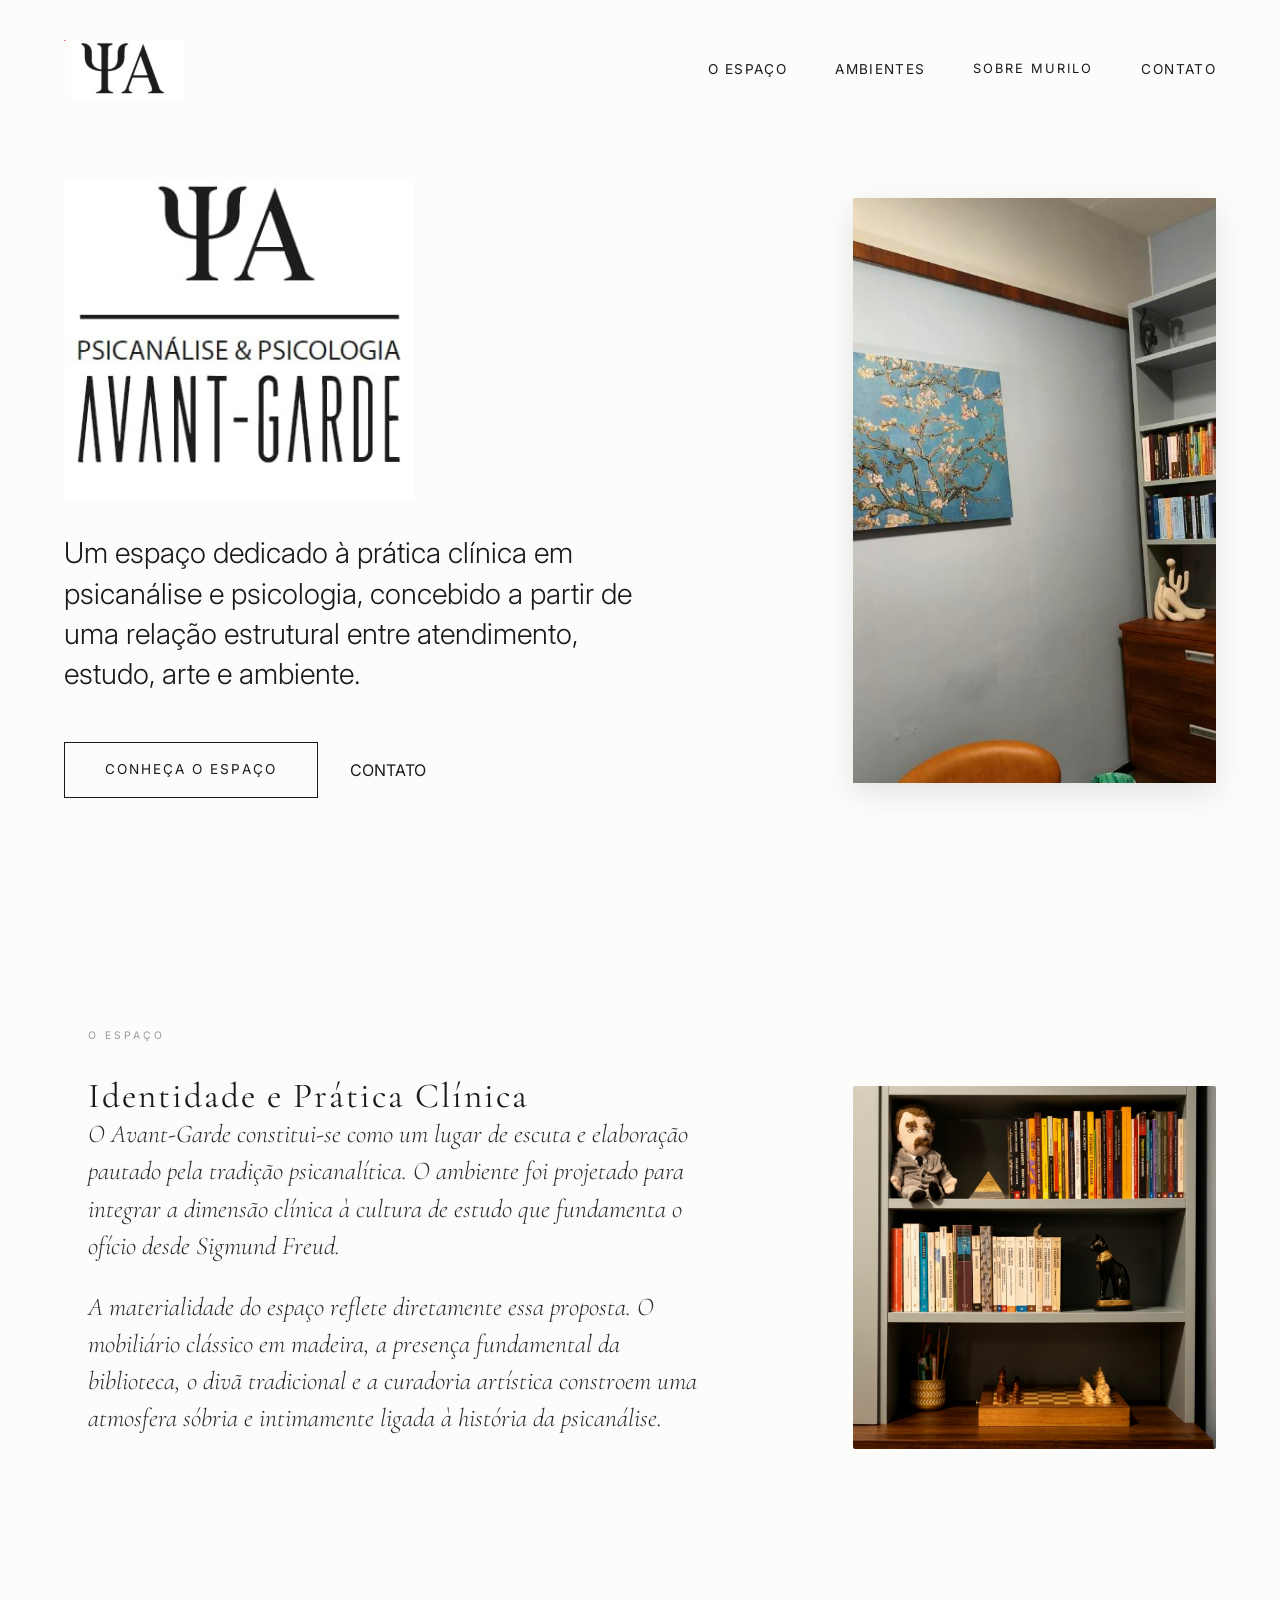
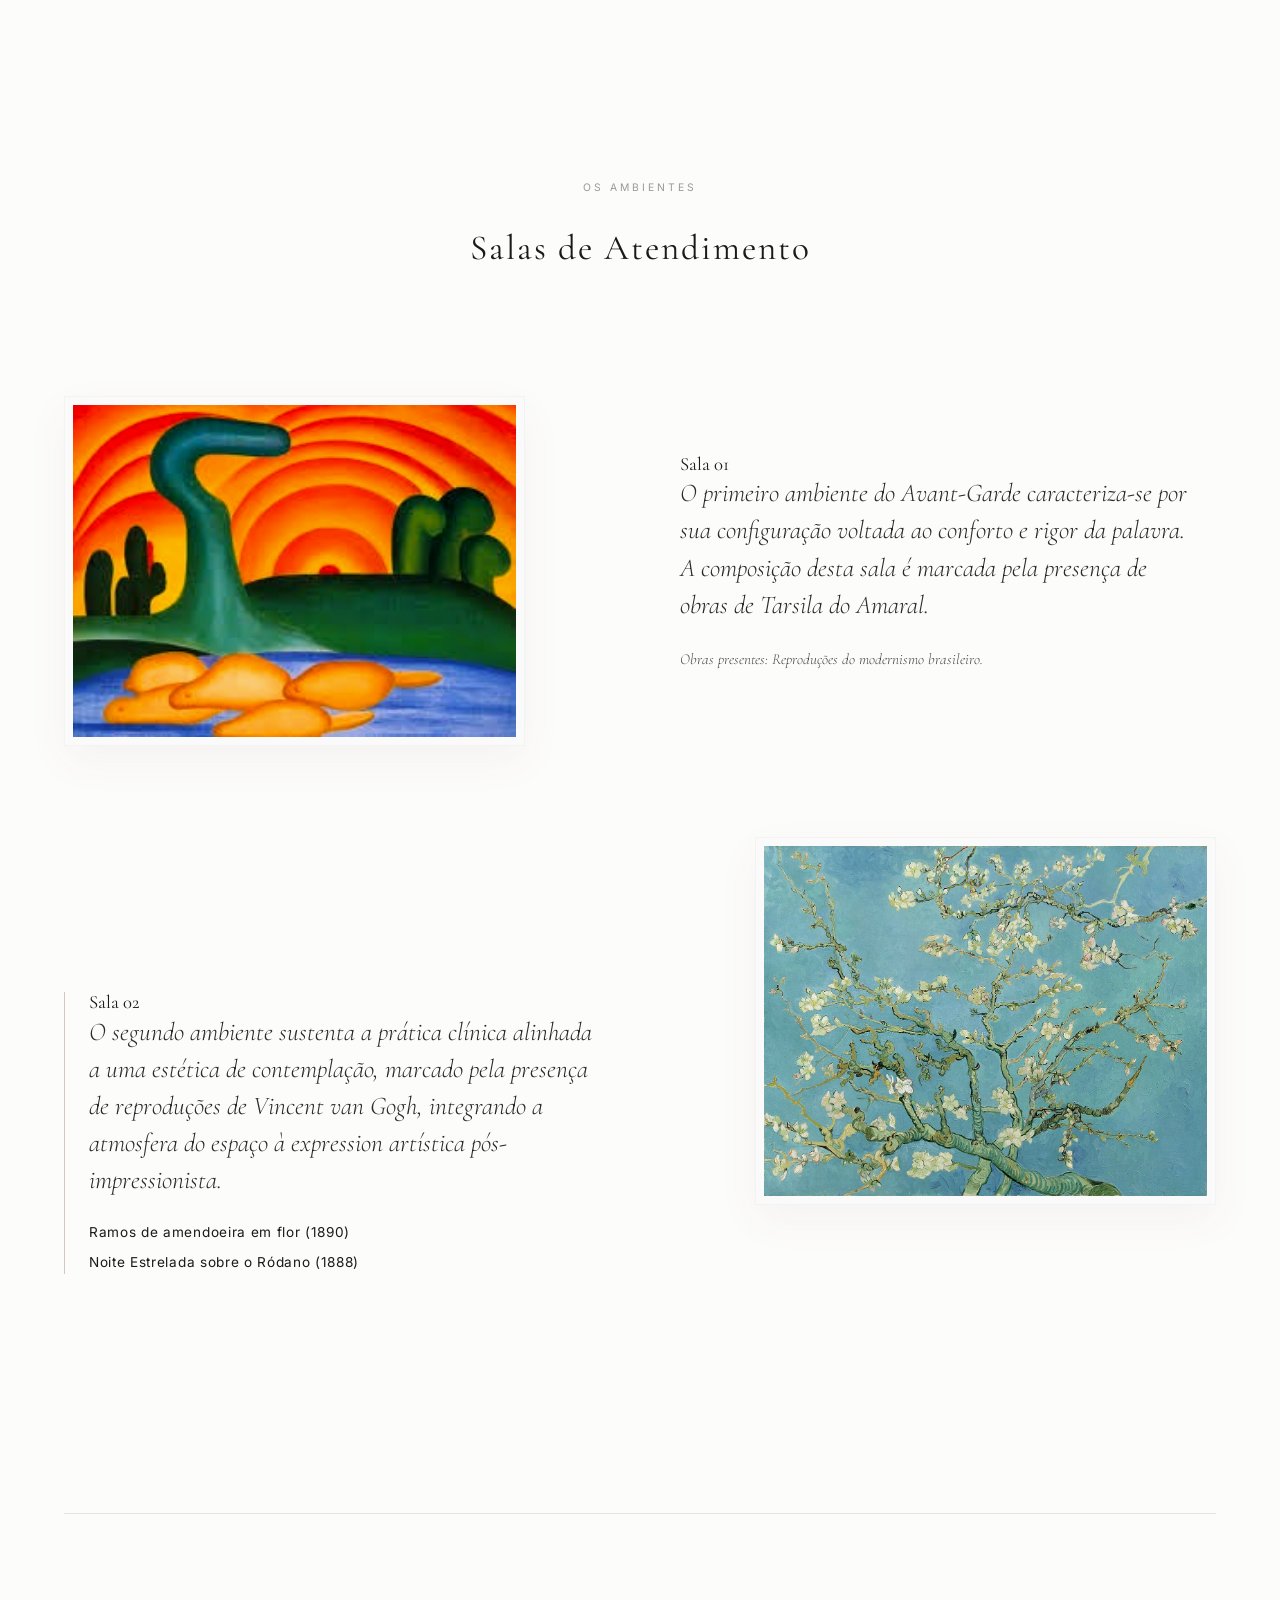
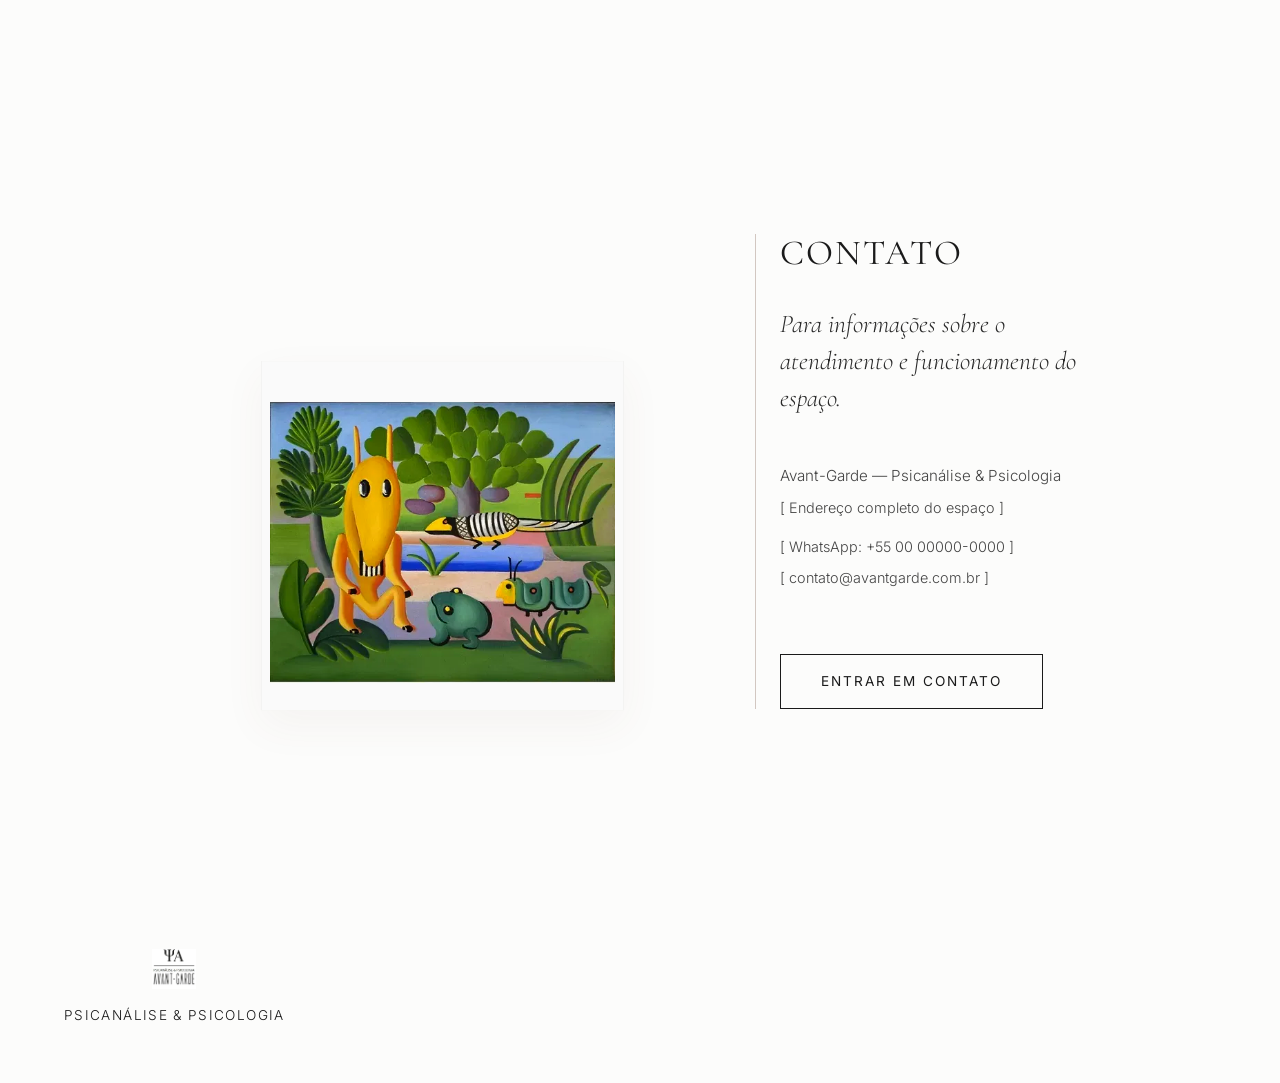
==== index.html @ dba1337a "fix: troca de lugar das logos e atualizaçao quadros Tarsila" ====
<!DOCTYPE html>
<html lang="pt-BR">
<head>
    <meta charset="UTF-8">
    <meta name="viewport" content="width=device-width, initial-scale=1.0">
    <title>Murilo | Psicanálise</title>
    
    <link rel="preconnect" href="https://fonts.googleapis.com">
    <link rel="preconnect" href="https://fonts.gstatic.com" crossorigin>
    <link href="https://fonts.googleapis.com/css2?family=Cormorant+Garamond:ital,wght@0,300;0,400;0,500;0,600;1,300;1,400;1,500&family=Inter:wght@300;400;500&display=swap" rel="stylesheet">
    
    <link rel="stylesheet" href="styles.css">
</head>
<body>
    <!-- HEADER -->
    <header class="header-light">
        <div class="header-inner">
            <div class="logo">
                <a href="#home">
                    <img src="logo-hero.png" alt="Avant-Garde Psicanálise e Psicologia" class="header-logo">
                </a>
            </div>
            <nav>
                <ul>
                    <li><a href="#o-espaco">O Espaço</a></li>
                    <li><a href="#ambientes">Ambientes</a></li>
                    <li><a href="sobre.html" class="text-btn">Sobre Murilo</a></li>
                    <li><a href="#contato">Contato</a></li>
                </ul>
            </nav>
        </div>
    </header>

    <main>
        <!-- HERO -->
        <section class="hero" id="home">
            <div class="container grid-row align-center hero-content-row">
                <div class="col-7 hero-text fade-up">
                    <img src="logo-avant-garde.jpg" alt="Avant-Garde Psicanálise e Psicologia" class="hero-logo-main">
                    <p class="hero-intro">Um espaço dedicado à prática clínica em psicanálise e psicologia, concebido a partir de uma relação estrutural entre atendimento, estudo, arte e ambiente.</p>
                    <div class="hero-actions mt-medium">
                        <a href="#o-espaco" class="btn-outline">CONHEÇA O ESPAÇO</a>
                        <a href="#contato" class="text-btn btn-contato">CONTATO</a>
                    </div>
                </div>
                <div class="col-1"></div>
                <div class="col-4 fade-in parallax" data-speed="0.05">
                    <div class="image-wrapper hero-img-wrapper">
                        <img src="foto-sala2.jpg" alt="Ambiente Avant-Garde" class="real-image hero-portrait-img">
                    </div>
                </div>
            </div>
        </section>

        <!-- NARRATIVE CONTAINER -->
        <section class="narrative container">
            
            <!-- O ESPAÇO -->
            <div id="o-espaco" class="grid-row align-center mb-huge pt-large">
                <div class="col-7 text-block fade-up scroll-anim">
                    <span class="archival-label wood-text mb-small d-block">O ESPAÇO</span>
                    <h2 class="section-title wood-text">Identidade e Prática Clínica</h2>
                    <p class="editorial-text">O Avant-Garde constitui-se como um lugar de escuta e elaboração pautado pela tradição psicanalítica. O ambiente foi projetado para integrar a dimensão clínica à cultura de estudo que fundamenta o ofício desde Sigmund Freud.</p>
                    <p class="editorial-text mt-small">A materialidade do espaço reflete diretamente essa proposta. O mobiliário clássico em madeira, a presença fundamental da biblioteca, o divã tradicional e a curadoria artística constroem uma atmosfera sóbria e intimamente ligada à história da psicanálise.</p>
                </div>
                <div class="col-1"></div>
                <div class="col-4 fade-in scroll-anim parallax" data-speed="-0.03">
                    <img src="foto-estante.jpg" alt="Detalhe da biblioteca e tradição freudiana" class="real-image h-medium object-cover detail-img">
                </div>
            </div>

            <!-- OS AMBIENTES -->
            <div id="ambientes" class="mb-huge pt-large">
                <div class="text-center mb-large fade-up scroll-anim">
                    <span class="archival-label wood-text mb-small d-block">OS AMBIENTES</span>
                    <h2 class="section-title wood-text">Salas de Atendimento</h2>
                </div>

                <!-- SALA 01 -->
                <div class="grid-row align-center mb-huge room-block">
                    <div class="col-5 fade-in scroll-anim">
                        <img src="foto-tarsila1.jpg" alt="Sala 01 - Tarsila do Amaral" class="real-image h-medium img-framed object-cover">
                    </div>
                    <div class="col-1"></div>
                    <div class="col-6 text-block fade-up scroll-anim">
                        <h3 class="room-title wood-text">Sala 01</h3>
                        <p class="editorial-text">O primeiro ambiente do Avant-Garde caracteriza-se por sua configuração voltada ao conforto e rigor da palavra. A composição desta sala é marcada pela presença de obras de Tarsila do Amaral.</p>
                        <p class="caption wood-text mt-small">Obras presentes: Reproduções do modernismo brasileiro.</p>
                    </div>
                </div>

                <!-- SALA 02 -->
                <div class="grid-row align-center room-block reverse-mobile mb-huge">
                    <div class="col-6 text-block fade-up scroll-anim border-left-wood">
                        <h3 class="room-title wood-text">Sala 02</h3>
                        <p class="editorial-text">O segundo ambiente sustenta a prática clínica alinhada a uma estética de contemplação, marcado pela presença de reproduções de Vincent van Gogh, integrando a atmosfera do espaço à expression artística pós-impressionista.</p>
                        <ul class="caption-list wood-text mt-small" style="list-style: none; padding: 0;">
                            <li style="margin-bottom: 0.5rem; font-size: 0.85rem; letter-spacing: 0.05em;">Ramos de amendoeira em flor (1890)</li>
                            <li style="font-size: 0.85rem; letter-spacing: 0.05em;">Noite Estrelada sobre o Ródano (1888)</li>
                        </ul>
                    </div>
                    <div class="col-1"></div>
                    <div class="col-5 fade-in scroll-anim parallax" data-speed="0.04">
                        <img src="almond_blossom.jpg" alt="Sala 02 - Van Gogh" class="real-image h-medium img-framed object-cover">
                    </div>
                </div>
            </div>

            <div class="wood-divider fade-in scroll-anim mb-huge"></div>

            <!-- CONTATO -->
            <div id="contato" class="grid-row align-center mb-huge pt-large">
                <div class="col-2"></div>
                <div class="col-4 fade-in scroll-anim parallax" data-speed="-0.02">
                    <img src="foto-tarsila2.webp" alt="Detalhe de arte" class="real-image h-small img-framed object-cover detail-img-small">
                </div>
                <div class="col-1"></div>
                <div class="col-4 text-block fade-up scroll-anim border-left-wood">
                    <h2 class="section-title wood-text mb-small">CONTATO</h2>
                    <p class="editorial-text mb-small">Para informações sobre o atendimento e funcionamento do espaço.</p>
                    
                    <div class="contact-details mt-medium mb-medium">
                        <p class="font-weight-500 mb-micro" style="font-family: var(--font-sans); font-size: 0.95rem;">Avant-Garde — Psicanálise & Psicologia</p>
                        <p class="text-light mb-micro" style="font-family: var(--font-sans); font-size: 0.9rem;">[ Endereço completo do espaço ]</p>
                        <p class="text-light mb-micro mt-small" style="font-family: var(--font-sans); font-size: 0.9rem;">[ WhatsApp: +55 00 00000-0000 ]</p>
                        <p class="text-light mb-micro" style="font-family: var(--font-sans); font-size: 0.9rem;">[ contato@avantgarde.com.br ]</p>
                    </div>

                    <a href="#" class="btn-outline">ENTRAR EM CONTATO</a>
                </div>
                <div class="col-1"></div>
            </div>
        </section>
    </main>

    <!-- FOOTER -->
    <footer>
        <div class="footer-content">
            <img src="logo-avant-garde.jpg" alt="Avant-Garde" class="footer-logo mb-small">
            <p class="wood-text" style="letter-spacing: 0.1em; font-family: var(--font-sans); font-size: 0.85rem; margin-top: 1rem;">PSICANÁLISE & PSICOLOGIA</p>
        </div>
    </footer>

    <script src="script.js"></script>
</body>
</html>
---- styles.css ----
/* CSS Variables */
:root {
    --bg-color: #fcfcfb;
    --text-color: #1a1a1a; 
    --wood-color: #724e38; 
    --wood-dark: #3a261b;
    
    --font-heading: 'Cormorant Garamond', serif;
    --font-body: 'Inter', sans-serif;
    
    --transition-slow: all 1.2s cubic-bezier(0.25, 0.46, 0.45, 0.94);
    --transition-medium: all 0.6s ease;
}

/* Base & Reset */
* {
    margin: 0;
    padding: 0;
    box-sizing: border-box;
}

html {
    scroll-behavior: smooth;
    font-size: 16px;
    background-color: var(--bg-color);
}

body {
    background-color: var(--bg-color);
    color: var(--text-color);
    font-family: var(--font-body);
    line-height: 1.6;
    overflow-x: hidden;
    -webkit-font-smoothing: antialiased;
}

/* Materiality & Wood Identity */
.wood-text {
    color: var(--text-color);
}

.wood-border {
    border-color: var(--wood-color) !important;
    color: var(--wood-color) !important;
}

.wood-border:hover {
    background-color: var(--wood-color) !important;
    color: var(--bg-color) !important;
}

.wood-tint {
    background-color: #f3ede7 !important; 
    border-color: #e5d8cc !important;
    color: var(--wood-color) !important;
}

.warm-tint {
    background-color: #f8f3eb !important; 
    border-color: #eeddcc !important;
    color: #9d836a !important;
}

.wood-line {
    width: 40px;
    height: 1px;
    background-color: var(--wood-color);
    margin: 1.5rem 0;
}

.wood-line.center {
    margin: 1.5rem auto;
}

.wood-divider {
    width: 100%;
    height: 1px;
    background-color: rgba(114, 78, 56, 0.15);
}

.border-left-wood {
    border-left: 1px solid rgba(114, 78, 56, 0.3);
    padding-left: 1.5rem;
}

/* Archival & Micro-details */
.archival-label {
    display: inline-block;
    font-family: var(--font-body);
    font-size: 0.65rem;
    letter-spacing: 3px;
    text-transform: uppercase;
    color: #999;
}

.freud-composition {
    position: relative;
    display: inline-block;
    padding: 1.5rem;
    background-color: #f9f8f6; 
    border: 1px solid #f0eee9;
}

/* Typography */
h1, h2, h3, h4, h5, h6 {
    font-family: var(--font-heading);
    font-weight: 400;
    line-height: 1.1;
}

p {
    margin-bottom: 1.5rem;
    font-weight: 300;
    color: #444;
}

a {
    text-decoration: none;
    color: inherit;
    transition: var(--transition-medium);
}

/* Grid & Layout System */
.container {
    max-width: 1400px;
    margin: 0 auto;
    padding: 0 5%;
}

.grid-row {
    display: grid;
    grid-template-columns: repeat(12, 1fr);
    gap: 2rem;
    width: 100%;
}

.align-center { align-items: center; }
.align-top { align-items: flex-start; }
.align-end { align-items: flex-end; }

/* Grid Columns */
.col-1 { grid-column: span 1; }
.col-2 { grid-column: span 2; }
.col-3 { grid-column: span 3; }
.col-4 { grid-column: span 4; }
.col-5 { grid-column: span 5; }
.col-6 { grid-column: span 6; }
.col-7 { grid-column: span 7; }
.col-8 { grid-column: span 8; }
.col-9 { grid-column: span 9; }
.col-10 { grid-column: span 10; }
.col-11 { grid-column: span 11; }
.col-12 { grid-column: span 12; }

/* Utility Spacing */
.mb-micro { margin-bottom: 0.5rem; }
.mb-small { margin-bottom: 2rem; }
.mb-medium { margin-bottom: 4rem; }
.mb-large { margin-bottom: 8rem; }
.mb-huge { margin-bottom: 12rem; }
.mt-small { margin-top: 1rem; }
.mt-medium { margin-top: 3rem; }
.mt-large { margin-top: 6rem; }
.mt-huge { margin-top: 10rem; }
.pt-large { padding-top: 8rem; }
.d-block { display: block; }
.text-center { text-align: center; }

/* Placeholders & Images */
.image-placeholder {
    display: flex;
    align-items: center;
    justify-content: center;
    width: 100%;
    font-family: var(--font-body);
    font-size: 0.8rem;
    letter-spacing: 2px;
    text-transform: uppercase;
    text-align: center;
    padding: 2rem;
}

.h-large { height: 70vh; max-height: 800px; }
.h-medium { height: 45vh; max-height: 500px; }
.h-small { height: 35vh; max-height: 350px; }

.real-image {
    width: 100%;
    height: 100%;
    object-fit: cover;
    transition: transform 0.5s ease, filter 0.5s ease;
    filter: contrast(1.08) saturate(1.15) brightness(0.98);
}

/* Photo Treatments */
.object-cover {
    object-fit: cover;
    width: 100%;
}

.hero-img-wrapper {
    width: 100%;
    height: 65vh;
    overflow: hidden;
    box-shadow: 0 10px 30px rgba(0,0,0,0.1);
}

.hero-portrait-img {
    width: 100%;
    height: 100%;
    object-fit: cover;
    object-position: 60% center; 
}

.detail-img {
    object-position: center;
    border-radius: 2px;
}

.detail-img-small {
    height: 350px;
    object-position: center top;
}

.img-framed {
    padding: 0.5rem;
    background-color: var(--bg-color);
    border: 1px solid rgba(0,0,0,0.05);
    box-shadow: 0 15px 40px rgba(114, 78, 56, 0.05); 
}

.portrait-medium {
    max-width: 300px;
    margin: 0 auto;
}

.portrait-small {
    max-width: 220px;
    margin: 0 auto;
}

.art-frame {
    border: 12px solid #222; 
    box-shadow: 10px 10px 30px rgba(0,0,0,0.1);
}

.art-frame-small {
    border: 8px solid #222;
    box-shadow: 5px 5px 20px rgba(0,0,0,0.1);
}

.sepia-filter { filter: sepia(0.3) grayscale(0.5) contrast(1.1) brightness(0.95); }
.dark-filter { filter: brightness(0.85) contrast(1.15) saturate(0.9); }
.grayscale { filter: grayscale(100%); }

.caption {
    display: block;
    margin-top: 1.2rem;
    font-size: 0.95rem;
    font-family: var(--font-heading);
    font-style: italic;
    opacity: 0.8;
}

/* Editorial Text Blocks */
.text-block {
    padding: 0 1.5rem;
}

.section-title {
    font-size: 2.2rem;
    letter-spacing: 2px;
}

.editorial-text {
    font-family: var(--font-heading);
    font-size: 1.6rem;
    line-height: 1.45;
    font-style: italic;
    color: #2a2a2a;
}

/* Header */
header {
    position: fixed;
    top: 0;
    width: 100%;
    padding: 2.5rem 5%;
    z-index: 100;
    background: var(--bg-color); /* Fundo off-white */
    transition: background 0.5s ease, padding 0.5s ease, box-shadow 0.5s ease;
}

header.scrolled {
    padding: 1rem 5%;
    box-shadow: 0 2px 20px rgba(0,0,0,0.05);
}

.header-logo {
    height: 60px;
    width: auto;
    display: block;
}

header nav a {
    color: var(--text-color);
    text-decoration: none;
    font-size: 0.85rem;
    letter-spacing: 0.1em;
    text-transform: uppercase;
    transition: opacity 0.3s ease;
}

header nav a:hover {
    opacity: 0.6;
}

.header-inner {
    display: flex;
    justify-content: space-between;
    align-items: center;
}

.logo .placeholder-icon {
    font-size: 0.85rem;
    letter-spacing: 2px;
    font-weight: 300;
}

nav ul {
    display: flex;
    list-style: none;
    gap: 3rem;
}

nav li {
    font-size: 0.8rem;
    text-transform: uppercase;
    letter-spacing: 2px;
}

nav a:hover, nav button:hover {
    opacity: 0.6;
}

/* Buttons */
.btn-outline {
    display: inline-block;
    padding: 1rem 2.5rem;
    border: 1px solid var(--text-color);
    color: var(--text-color);
    text-decoration: none;
    font-family: var(--font-sans);
    font-size: 0.85rem;
    letter-spacing: 0.15em;
    text-transform: uppercase;
    transition: all 0.3s ease;
    background: transparent;
}

.btn-outline:hover {
    background: var(--text-color);
    color: var(--bg-color);
}

.text-btn {
    background: transparent;
    border: none;
    font-family: inherit;
    font-size: inherit;
    letter-spacing: inherit;
    text-transform: inherit;
    cursor: pointer;
    transition: var(--transition-medium);
}

/* Hero */
.hero {
    height: 100vh;
    display: flex;
    align-items: center;
    position: relative;
    overflow: hidden;
    padding-top: 80px; /* offset for header */
}

.hero-content-row {
    height: 100%;
    align-items: center;
}

.hero-logo-main {
    width: 350px;
    max-width: 100%;
    height: auto;
    display: block;
    margin-bottom: 2rem;
}

.hero-intro {
    font-family: var(--font-serif);
    font-size: 1.8rem;
    line-height: 1.4;
    color: var(--text-color);
    margin-bottom: 2rem;
    max-width: 90%;
}

.hero-actions {
    display: flex;
    align-items: center;
    gap: 2rem;
}

.hero-ctas {
    display: flex;
    gap: 1.5rem;
    justify-content: center;
}

/* Tripé */
.tripe-name {
    font-size: 1.2rem;
    letter-spacing: 3px;
}

.tripe-desc {
    font-size: 0.95rem;
    color: #555;
    max-width: 280px;
    margin-left: auto;
    margin-right: auto;
}

/* Contato */
.contato-links {
    margin: 2rem 0;
    display: flex;
    flex-direction: column;
    gap: 1rem;
}

.contato-link {
    font-family: var(--font-heading);
    font-size: 1.4rem;
    display: inline-block;
}

.contato-link:hover {
    opacity: 0.7;
}

.contato-signature .sig-clinic {
    font-family: var(--font-body);
    font-size: 0.7rem;
    letter-spacing: 2px;
    color: #999;
    text-transform: uppercase;
    margin-bottom: 0.2rem;
}

.footer-content p {
    margin-bottom: 0.5rem;
}

.footer-logo {
    height: 40px;
    width: auto;
    display: block;
    margin: 0 auto;
}

.footer-social {
}

.contato-signature .sig-name {
    font-family: var(--font-heading);
    font-size: 1.8rem;
}

/* Footer */
footer {
    padding: 3rem 5%;
    display: flex;
    justify-content: space-between;
    align-items: center;
    font-size: 0.75rem;
    letter-spacing: 2px;
    text-transform: uppercase;
    color: #888;
}

/* Animations */
.fade-up {
    opacity: 0;
    transform: translateY(30px);
    transition: var(--transition-slow);
}

.fade-in {
    opacity: 0;
    transition: var(--transition-slow);
}

.fade-up.visible, .fade-in.visible {
    opacity: 1;
    transform: translateY(0);
}

.delay-1 { transition-delay: 0.3s; }
.delay-2 { transition-delay: 0.6s; }

/* -------------------------------------
   RESPONSIVO (MOBILE FIRST & TWEAKS)
------------------------------------- */

/* Max 1024px (Tablets) */
@media (max-width: 1024px) {
    .hero-intro {
        font-size: 1.5rem;
    }
    .hero-logo-main {
        max-width: 90%;
    }
}

/* Max 768px (Mobile & Small Tablets) */
@media (max-width: 768px) {
    header {
        padding: 1.5rem 5%;
    }
    .header-logo {
        height: 45px;
    }
    header nav {
        display: none; /* Simplificado para mobile, ou poderia ter menu hamburger */
    }
    
    .hero {
        height: auto;
        padding-top: 120px;
        padding-bottom: 60px;
    }
    .hero-content-row .col-6,
    .hero-content-row .col-5 {
        width: 100%;
        margin-bottom: 3rem;
    }
    .hero-logo-main {
        max-width: 100%;
        margin-left: 0;
    }
    .hero-intro {
        font-size: 1.3rem;
        max-width: 100%;
    }
    
    .col-1, .col-2, .col-3, .col-4, .col-5, .col-6, .col-7, .col-8, .col-9, .col-10, .col-11, .col-12 {
        width: 100%;
        margin-left: 0;
        margin-right: 0;
    }

    .grid-row {
        flex-direction: column;
    }
    
    .reverse-mobile {
        flex-direction: column-reverse;
    }
    
    .mb-huge { margin-bottom: 5rem; }
    .mb-large { margin-bottom: 3rem; }
    .pt-large { padding-top: 3rem; }
    
    .section-title {
        font-size: 2.5rem;
    }
    .editorial-text {
        font-size: 1.1rem;
    }
    
    .border-left-wood {
        border-left: none;
        padding-left: 0;
        border-top: 1px solid rgba(0,0,0,0.1);
        padding-top: 2rem;
        margin-top: 2rem;
    }
    
    footer {
        flex-direction: column;
        gap: 1rem;
        text-align: center;
    }
    
    .hero-rug-texture {
        mask-image: radial-gradient(ellipse at bottom, rgba(0,0,0,1) 0%, rgba(0,0,0,0) 70%);
        -webkit-mask-image: radial-gradient(ellipse at bottom, rgba(0,0,0,1) 0%, rgba(0,0,0,0) 70%);
    }
}
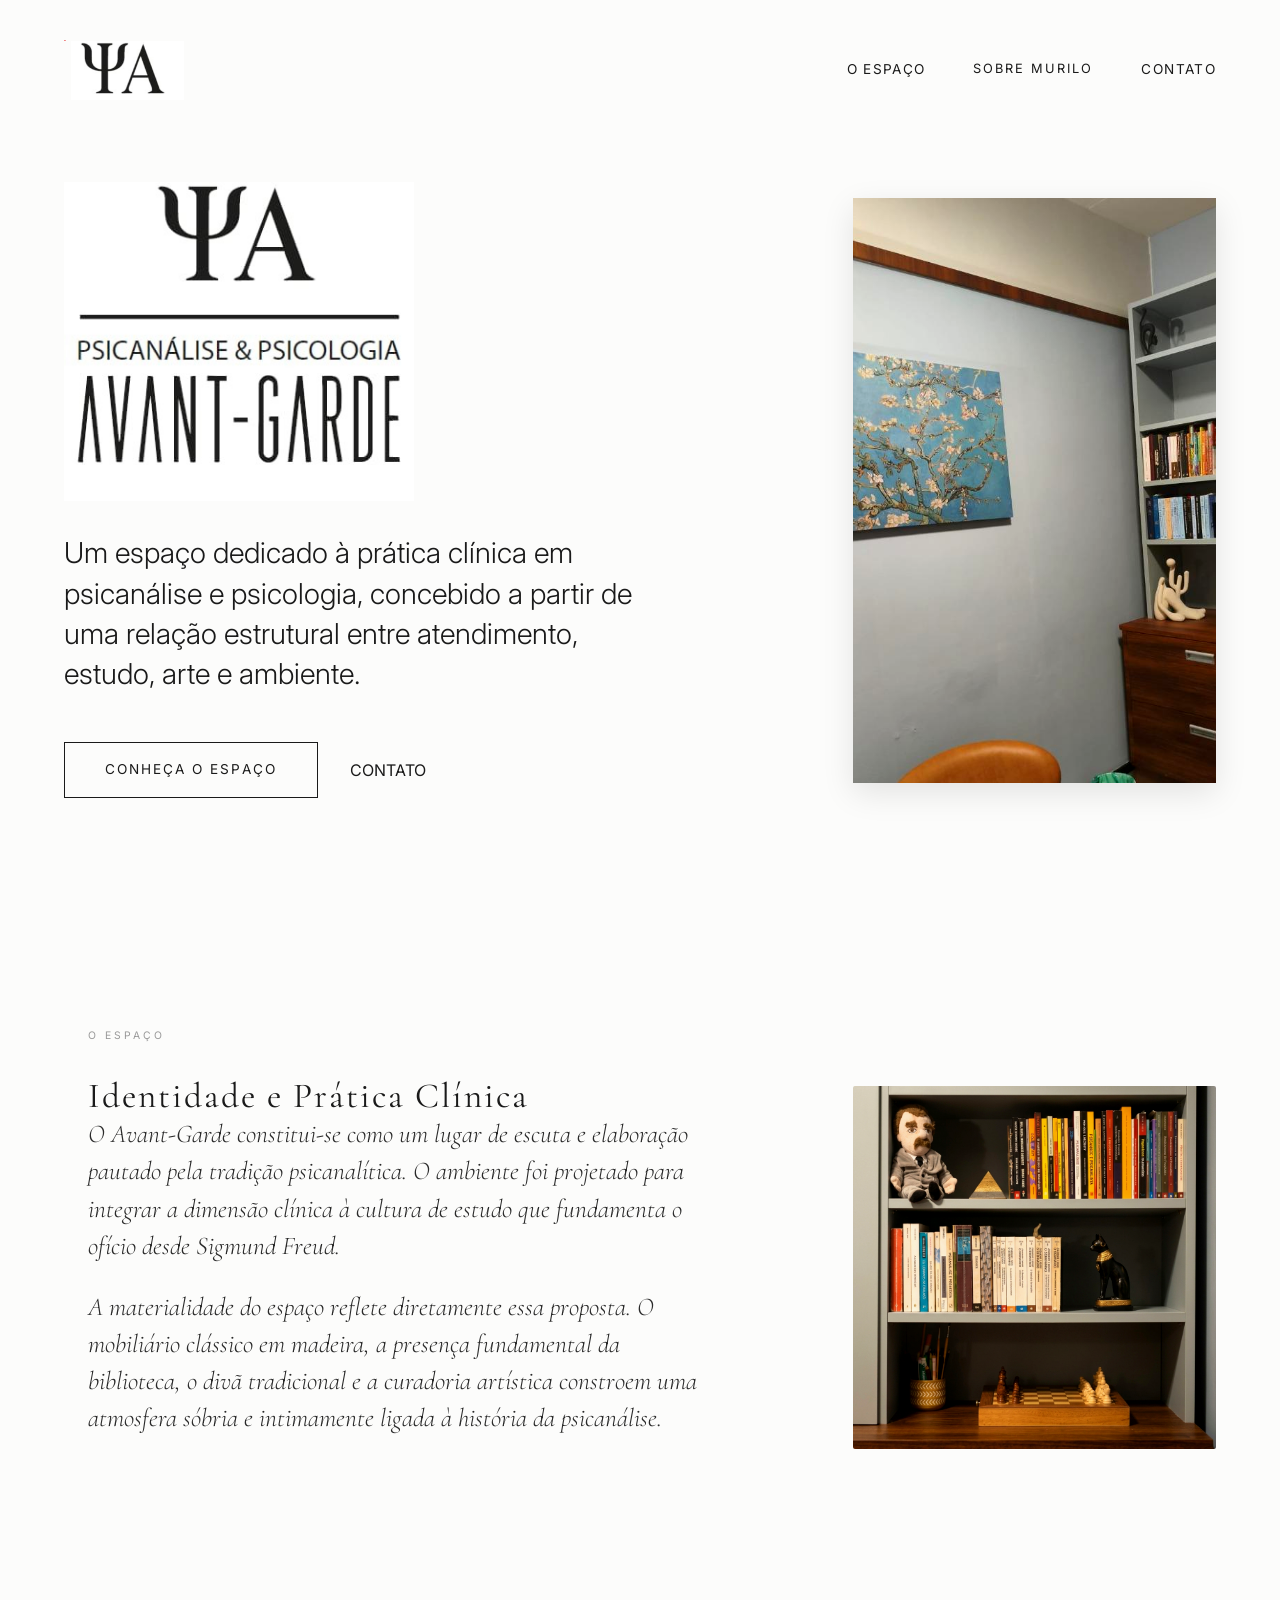
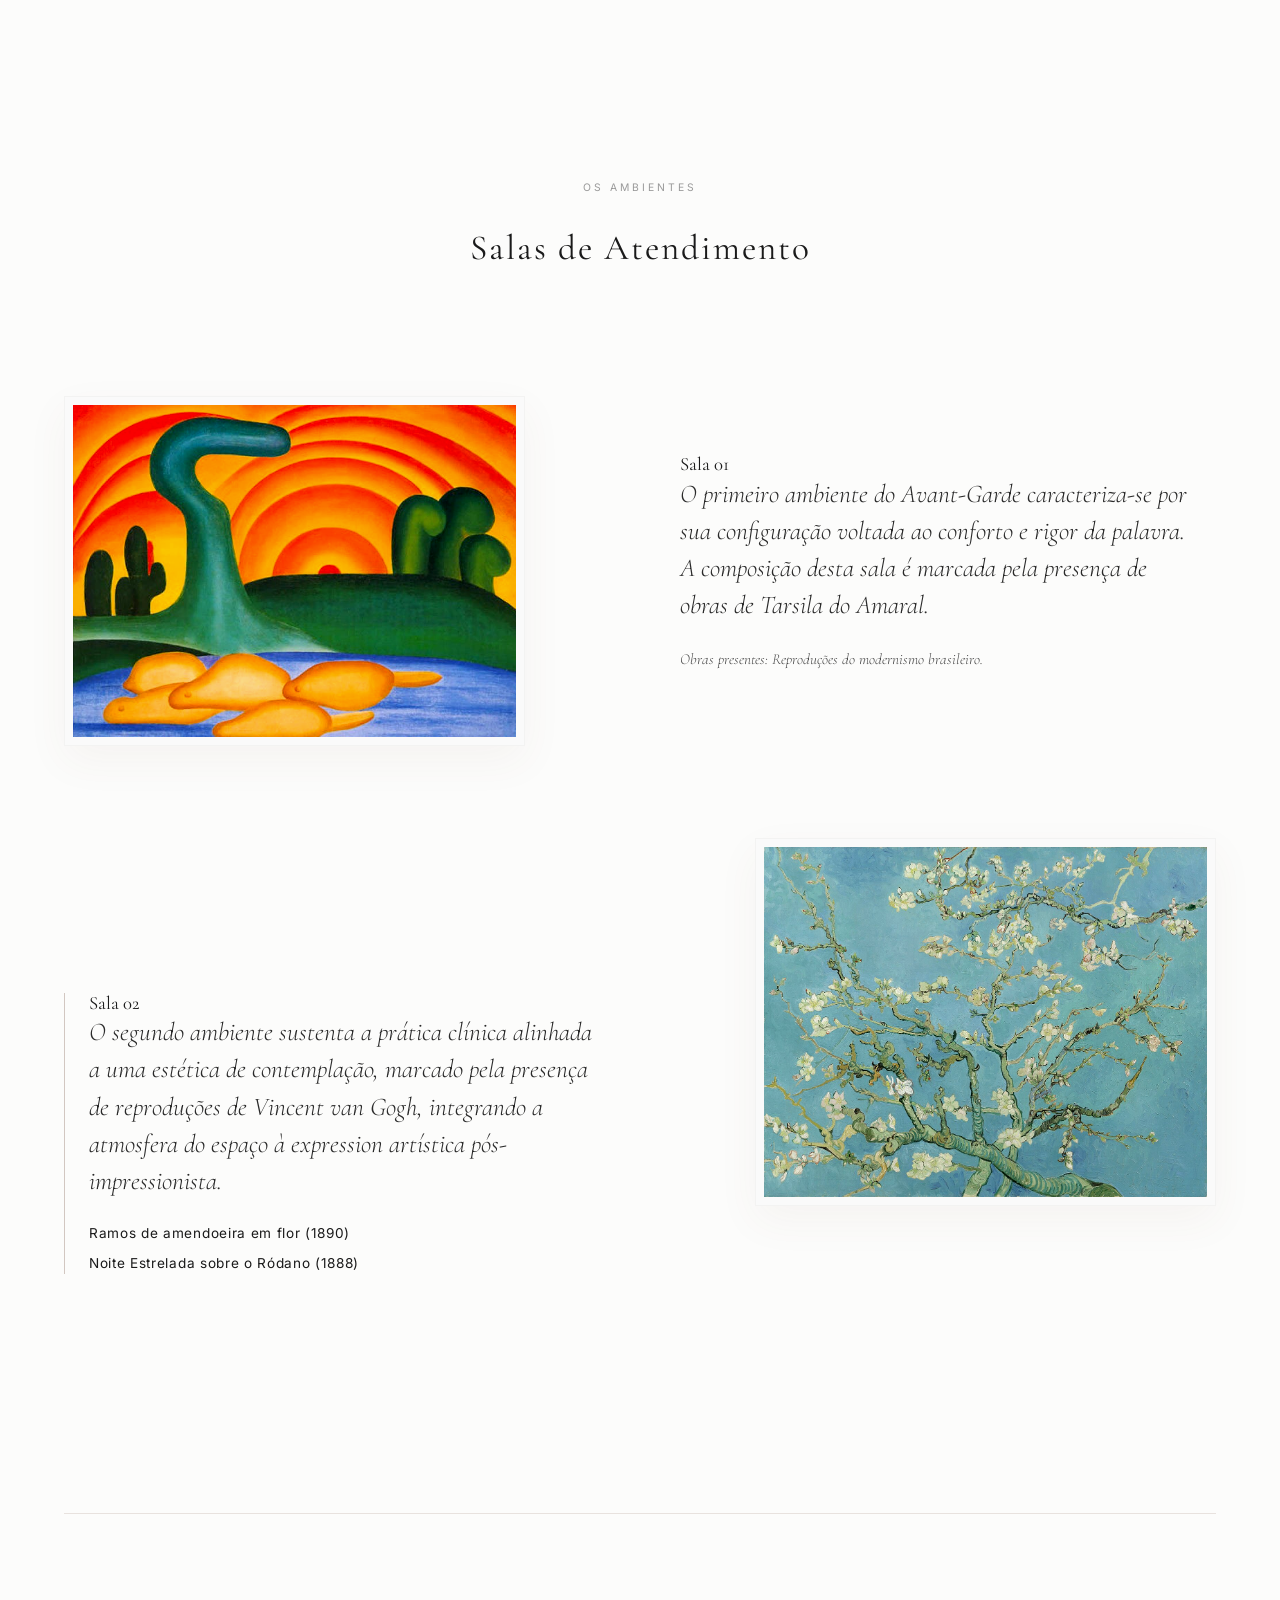
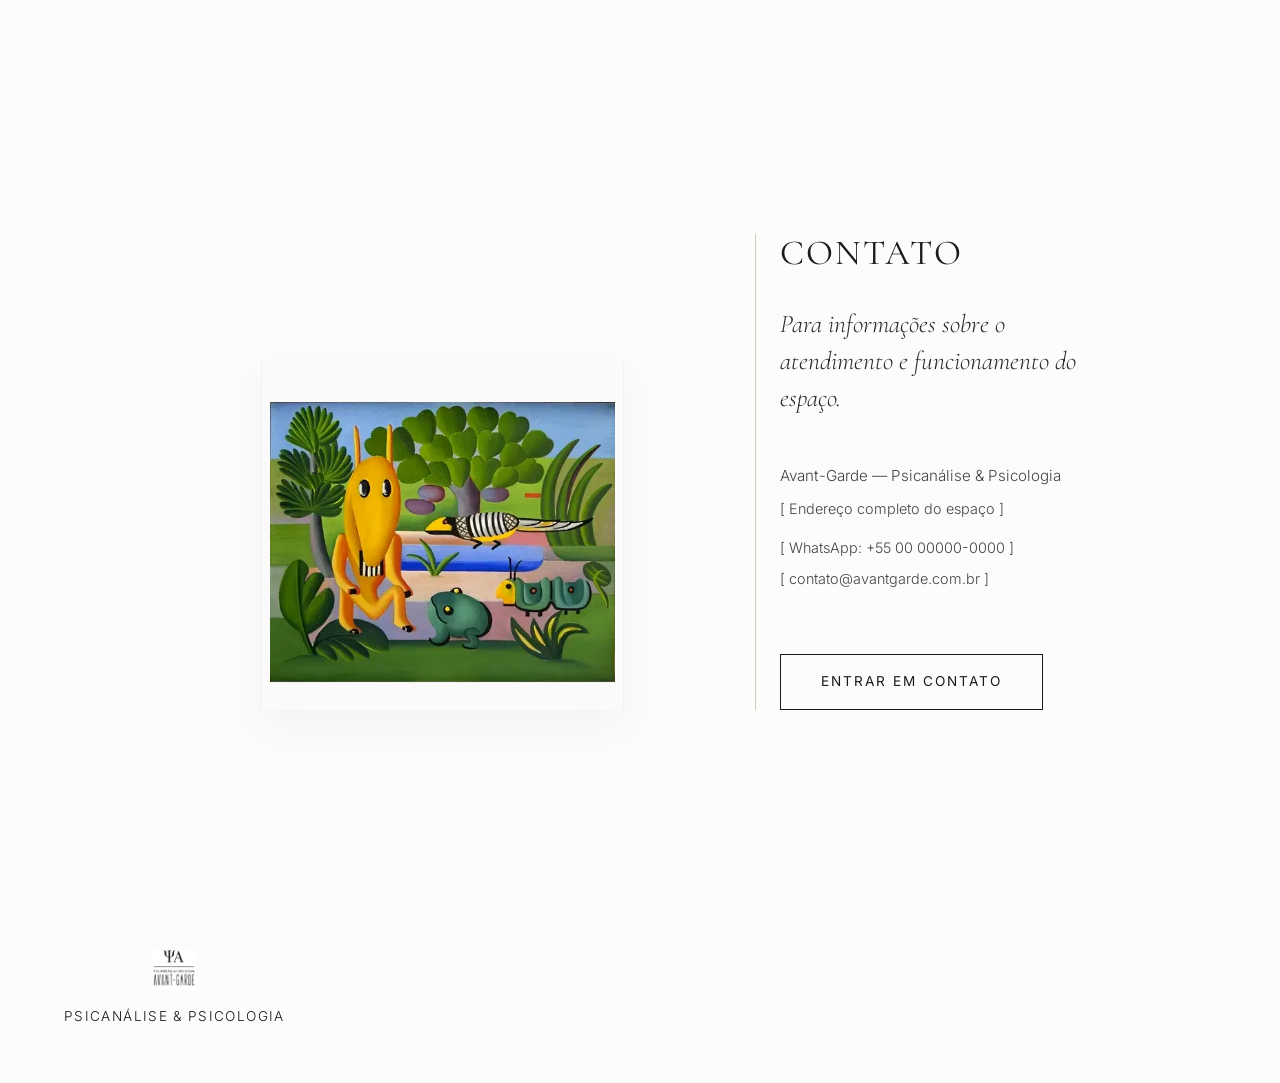
==== commit cb64aff5: "style: remove link ambientes e encolhe logo principal agressivamente" ====
--- a/index.html
+++ b/index.html
@@ -23,7 +23,6 @@
             <nav>
                 <ul>
                     <li><a href="#o-espaco">O Espaço</a></li>
-                    <li><a href="#ambientes">Ambientes</a></li>
                     <li><a href="sobre.html" class="text-btn">Sobre Murilo</a></li>
                     <li><a href="#contato">Contato</a></li>
                 </ul>
--- a/styles.css
+++ b/styles.css
@@ -527,34 +527,82 @@
 /* Max 768px (Mobile & Small Tablets) */
 @media (max-width: 768px) {
     header {
-        padding: 1.5rem 5%;
+        padding: 1rem 5%;
+    }
+    .header-inner {
+        flex-direction: column;
+        gap: 0.5rem;
     }
     .header-logo {
-        height: 45px;
+        height: 35px;
     }
     header nav {
-        display: none; /* Simplificado para mobile, ou poderia ter menu hamburger */
+        display: block;
+        width: 100%;
+    }
+    header nav ul {
+        display: flex;
+        flex-wrap: wrap;
+        justify-content: center;
+        gap: 12px;
+    }
+    header nav ul li a {
+        font-size: 0.65rem;
+        letter-spacing: 0.05em;
     }
     
     .hero {
         height: auto;
-        padding-top: 120px;
-        padding-bottom: 60px;
-    }
-    .hero-content-row .col-6,
-    .hero-content-row .col-5 {
+        padding-top: 100px;
+        padding-bottom: 40px;
+    }
+    
+    /* Esconde colunas vazias no mobile para não gerar buracos e saltos estranhos */
+    .col-1:empty, .col-2:empty {
+        display: none !important;
+    }
+
+    .hero-content-row [class*="col-"] {
         width: 100%;
-        margin-bottom: 3rem;
+        margin-bottom: 1.5rem;
     }
     .hero-logo-main {
+        width: 150px !important; /* Muito menor para garantir que obedeça em telas pequenas */
+        height: auto;
+        margin-left: 0;
+        margin-right: auto;
+    }
+    .hero-intro {
+        font-size: 1.05rem; /* Ajustado para acompanhar a logo menor */
         max-width: 100%;
-        margin-left: 0;
-    }
-    .hero-intro {
-        font-size: 1.3rem;
-        max-width: 100%;
-    }
-    
+        margin-bottom: 1.5rem;
+    }
+    
+    .hero-actions {
+        flex-direction: column;
+        align-items: flex-start;
+        gap: 1rem;
+    }
+
+    .btn-outline {
+        width: 100%;
+        max-width: 320px;
+        text-align: center;
+        padding: 1rem;
+    }
+    
+    .hero-img-wrapper {
+        height: 250px;
+    }
+    
+    .h-medium {
+        height: 220px !important;
+    }
+    
+    .detail-img-small {
+        height: 220px !important;
+    }
+
     .col-1, .col-2, .col-3, .col-4, .col-5, .col-6, .col-7, .col-8, .col-9, .col-10, .col-11, .col-12 {
         width: 100%;
         margin-left: 0;
@@ -562,30 +610,34 @@
     }
 
     .grid-row {
+        display: flex;
         flex-direction: column;
+        gap: 1rem;
+        margin: 0;
     }
     
     .reverse-mobile {
         flex-direction: column-reverse;
     }
     
-    .mb-huge { margin-bottom: 5rem; }
-    .mb-large { margin-bottom: 3rem; }
-    .pt-large { padding-top: 3rem; }
+    .mb-huge { margin-bottom: 3rem; }
+    .mb-large { margin-bottom: 2rem; }
+    .pt-large { padding-top: 2rem; }
     
     .section-title {
-        font-size: 2.5rem;
+        font-size: 1.8rem;
+        line-height: 1.2;
     }
     .editorial-text {
-        font-size: 1.1rem;
+        font-size: 1rem;
     }
     
     .border-left-wood {
         border-left: none;
         padding-left: 0;
         border-top: 1px solid rgba(0,0,0,0.1);
-        padding-top: 2rem;
-        margin-top: 2rem;
+        padding-top: 1.5rem;
+        margin-top: 1.5rem;
     }
     
     footer {
@@ -593,9 +645,4 @@
         gap: 1rem;
         text-align: center;
     }
-    
-    .hero-rug-texture {
-        mask-image: radial-gradient(ellipse at bottom, rgba(0,0,0,1) 0%, rgba(0,0,0,0) 70%);
-        -webkit-mask-image: radial-gradient(ellipse at bottom, rgba(0,0,0,1) 0%, rgba(0,0,0,0) 70%);
-    }
-}
+}
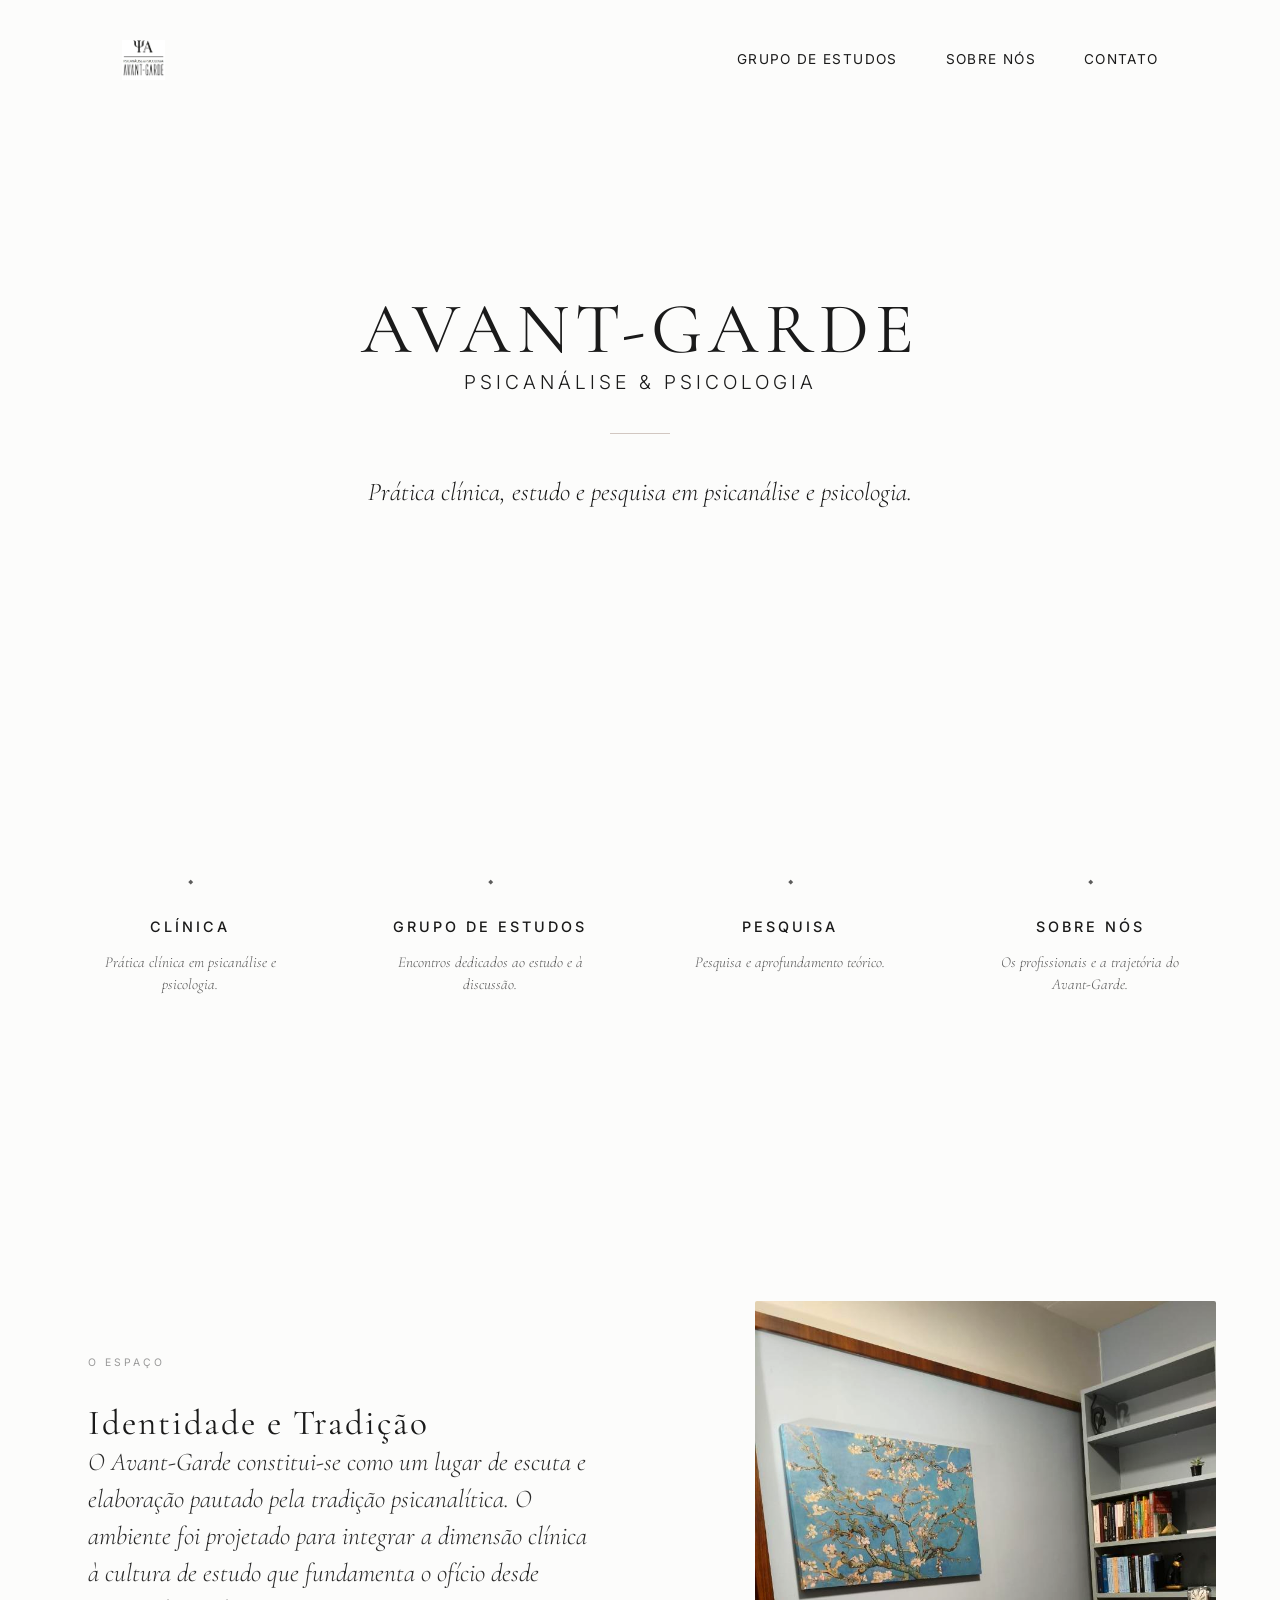
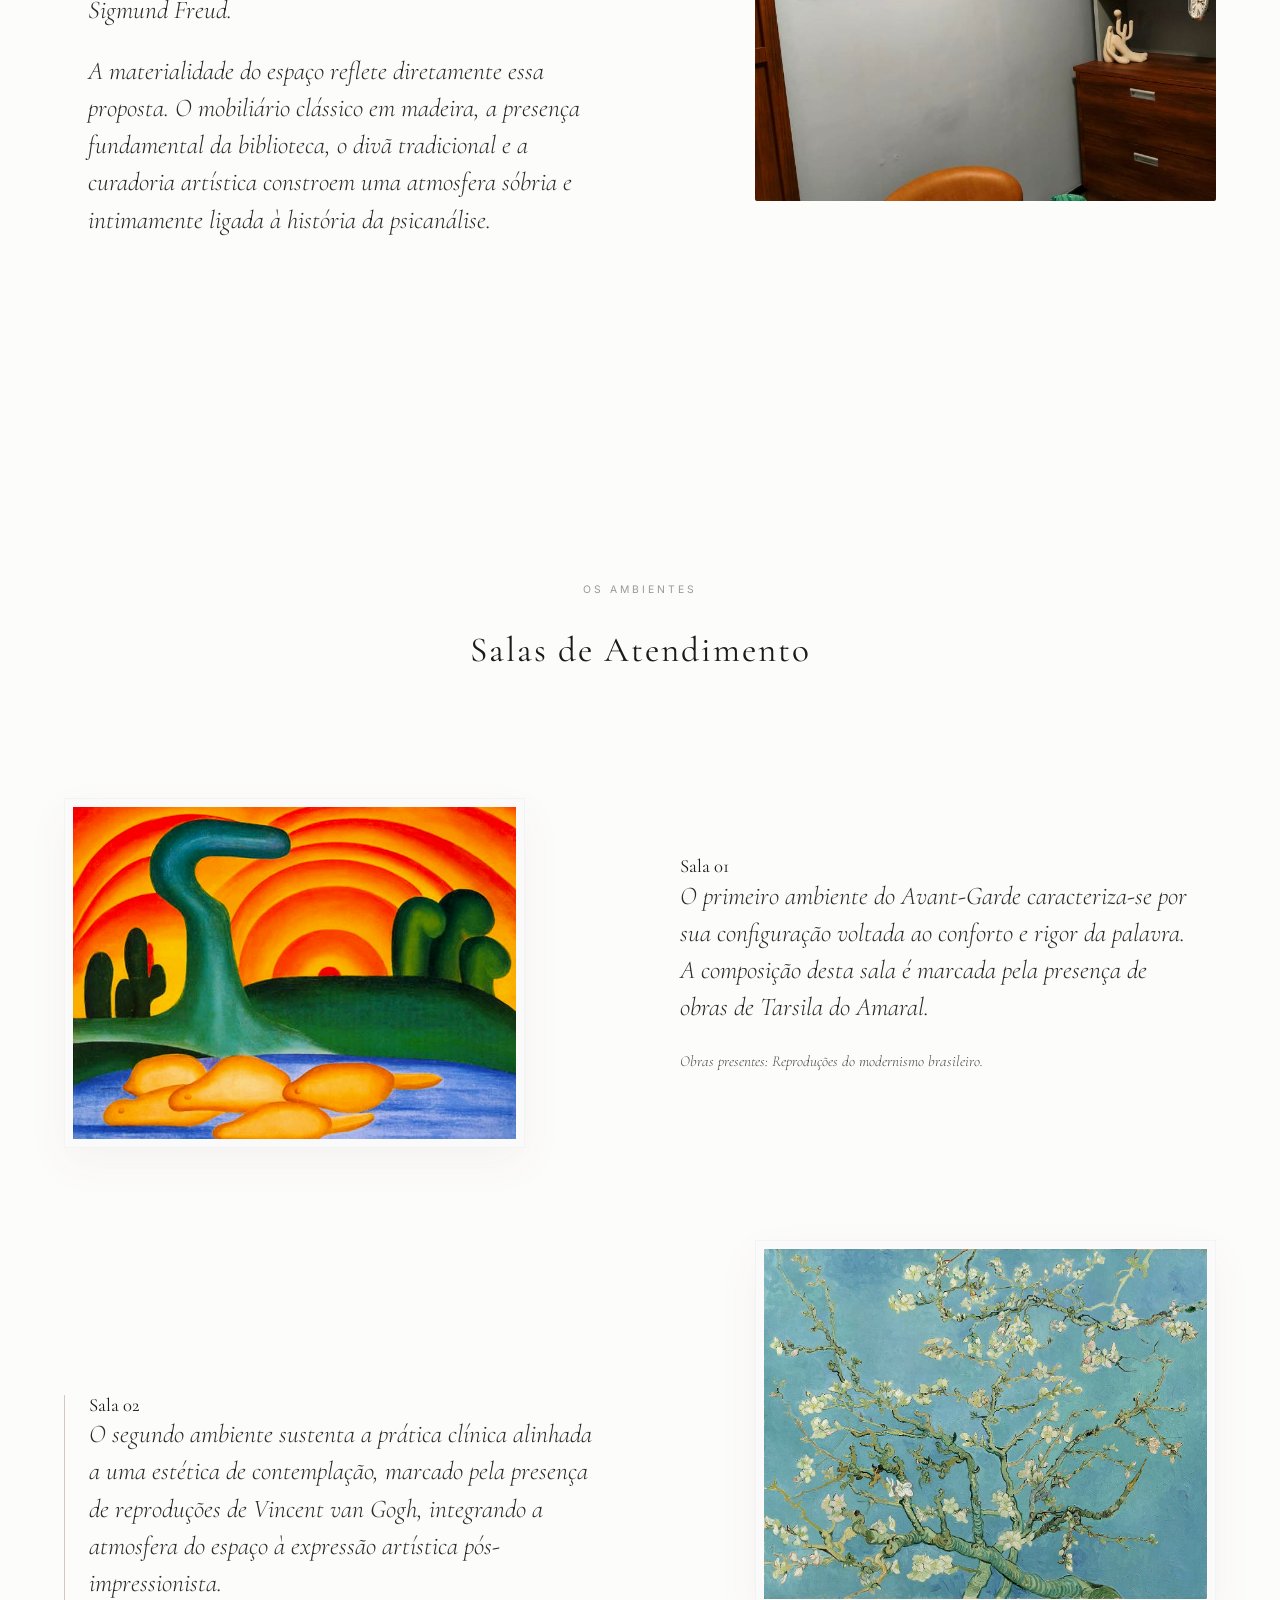
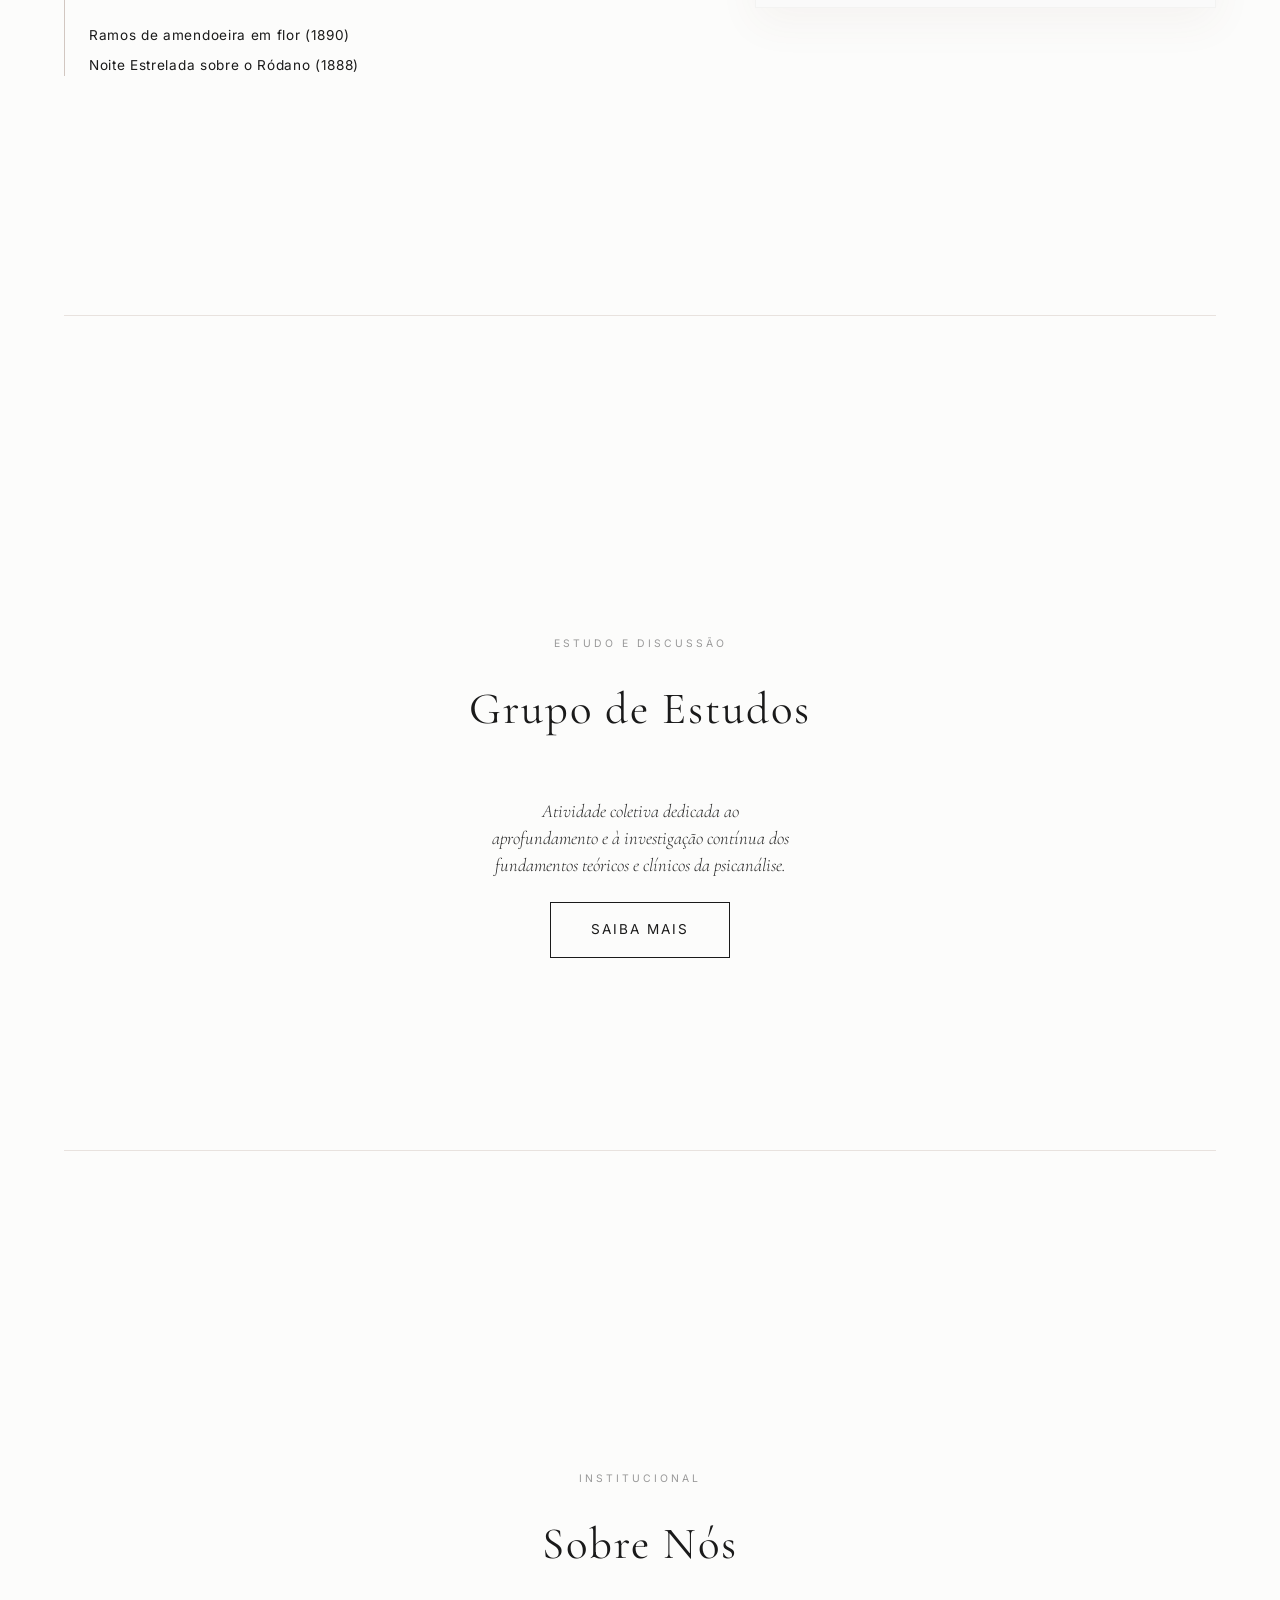
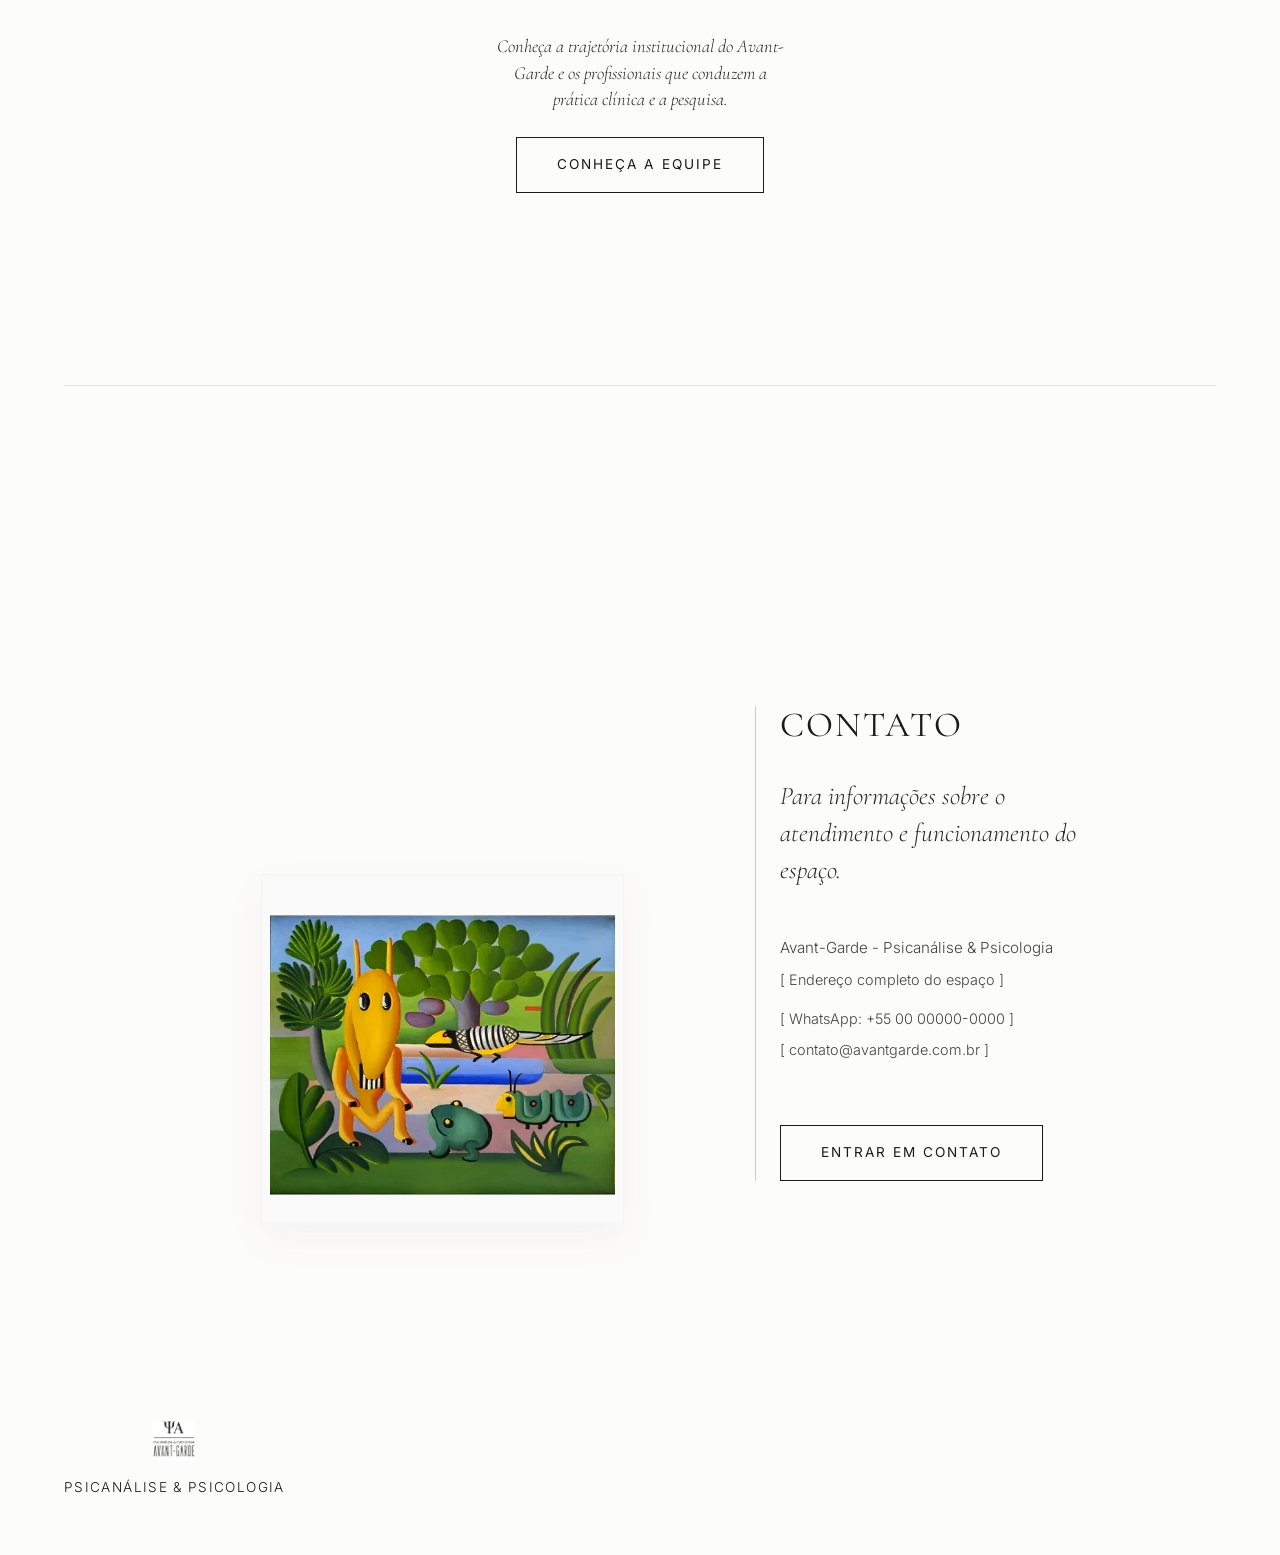
==== commit ca1990ba: "feat: reformulação completa Avant-Garde 2.0 (abertura tipográfica, núcleos, menu e identidade instit" ====
--- a/index.html
+++ b/index.html
@@ -3,7 +3,7 @@
 <head>
     <meta charset="UTF-8">
     <meta name="viewport" content="width=device-width, initial-scale=1.0">
-    <title>Murilo | Psicanálise</title>
+    <title>Avant-Garde | Psicanálise & Psicologia</title>
     
     <link rel="preconnect" href="https://fonts.googleapis.com">
     <link rel="preconnect" href="https://fonts.gstatic.com" crossorigin>
@@ -14,16 +14,23 @@
 <body>
     <!-- HEADER -->
     <header class="header-light">
-        <div class="header-inner">
+        <div class="header-inner container-fluid">
             <div class="logo">
                 <a href="#home">
-                    <img src="logo-hero.png" alt="Avant-Garde Psicanálise e Psicologia" class="header-logo">
+                    <img src="logo-avant-garde.jpg" alt="Avant-Garde Psicanálise e Psicologia" class="header-logo-full">
                 </a>
             </div>
-            <nav>
+            
+            <div class="mobile-menu-toggle" id="mobile-menu-toggle">
+                <span></span>
+                <span></span>
+                <span></span>
+            </div>
+
+            <nav class="main-nav" id="main-nav">
                 <ul>
-                    <li><a href="#o-espaco">O Espaço</a></li>
-                    <li><a href="sobre.html" class="text-btn">Sobre Murilo</a></li>
+                    <li><a href="#grupo-estudos">Grupo de Estudos</a></li>
+                    <li><a href="sobre-nos.html">Sobre Nós</a></li>
                     <li><a href="#contato">Contato</a></li>
                 </ul>
             </nav>
@@ -31,44 +38,62 @@
     </header>
 
     <main>
-        <!-- HERO -->
-        <section class="hero" id="home">
-            <div class="container grid-row align-center hero-content-row">
-                <div class="col-7 hero-text fade-up">
-                    <img src="logo-avant-garde.jpg" alt="Avant-Garde Psicanálise e Psicologia" class="hero-logo-main">
-                    <p class="hero-intro">Um espaço dedicado à prática clínica em psicanálise e psicologia, concebido a partir de uma relação estrutural entre atendimento, estudo, arte e ambiente.</p>
-                    <div class="hero-actions mt-medium">
-                        <a href="#o-espaco" class="btn-outline">CONHEÇA O ESPAÇO</a>
-                        <a href="#contato" class="text-btn btn-contato">CONTATO</a>
-                    </div>
+        <!-- ABERTURA EDITORIAL -->
+        <section class="hero-typographic" id="home">
+            <div class="container text-center fade-up">
+                <h1 class="hero-title wood-text">AVANT-GARDE</h1>
+                <h2 class="hero-subtitle wood-text">Psicanálise & Psicologia</h2>
+                <div class="hero-divider"></div>
+                <p class="hero-statement wood-text">Prática clínica, estudo e pesquisa em psicanálise e psicologia.</p>
+            </div>
+        </section>
+
+        <!-- NÚCLEOS -->
+        <section class="nucleos container pt-large mb-huge">
+            <div class="nucleos-grid">
+                <!-- CLÍNICA -->
+                <div class="nucleo-item fade-up">
+                    <div class="nucleo-icon wood-text">⬩</div>
+                    <h3 class="nucleo-title wood-text">CLÍNICA</h3>
+                    <p class="nucleo-desc editorial-text">Prática clínica em psicanálise e psicologia.</p>
                 </div>
-                <div class="col-1"></div>
-                <div class="col-4 fade-in parallax" data-speed="0.05">
-                    <div class="image-wrapper hero-img-wrapper">
-                        <img src="foto-sala2.jpg" alt="Ambiente Avant-Garde" class="real-image hero-portrait-img">
-                    </div>
+                <!-- GRUPO DE ESTUDOS -->
+                <div class="nucleo-item fade-up delay-1">
+                    <div class="nucleo-icon wood-text">⬩</div>
+                    <h3 class="nucleo-title wood-text">GRUPO DE ESTUDOS</h3>
+                    <p class="nucleo-desc editorial-text">Encontros dedicados ao estudo e à discussão.</p>
+                </div>
+                <!-- PESQUISA -->
+                <div class="nucleo-item fade-up delay-2">
+                    <div class="nucleo-icon wood-text">⬩</div>
+                    <h3 class="nucleo-title wood-text">PESQUISA</h3>
+                    <p class="nucleo-desc editorial-text">Pesquisa e aprofundamento teórico.</p>
+                </div>
+                <!-- SOBRE NÓS -->
+                <div class="nucleo-item fade-up delay-3">
+                    <div class="nucleo-icon wood-text">⬩</div>
+                    <h3 class="nucleo-title wood-text">SOBRE NÓS</h3>
+                    <p class="nucleo-desc editorial-text">Os profissionais e a trajetória do Avant-Garde.</p>
                 </div>
             </div>
         </section>
 
-        <!-- NARRATIVE CONTAINER -->
+        <!-- O ESPAÇO -->
         <section class="narrative container">
-            
-            <!-- O ESPAÇO -->
             <div id="o-espaco" class="grid-row align-center mb-huge pt-large">
-                <div class="col-7 text-block fade-up scroll-anim">
+                <div class="col-6 text-block fade-up scroll-anim">
                     <span class="archival-label wood-text mb-small d-block">O ESPAÇO</span>
-                    <h2 class="section-title wood-text">Identidade e Prática Clínica</h2>
+                    <h2 class="section-title wood-text">Identidade e Tradição</h2>
                     <p class="editorial-text">O Avant-Garde constitui-se como um lugar de escuta e elaboração pautado pela tradição psicanalítica. O ambiente foi projetado para integrar a dimensão clínica à cultura de estudo que fundamenta o ofício desde Sigmund Freud.</p>
                     <p class="editorial-text mt-small">A materialidade do espaço reflete diretamente essa proposta. O mobiliário clássico em madeira, a presença fundamental da biblioteca, o divã tradicional e a curadoria artística constroem uma atmosfera sóbria e intimamente ligada à história da psicanálise.</p>
                 </div>
                 <div class="col-1"></div>
-                <div class="col-4 fade-in scroll-anim parallax" data-speed="-0.03">
-                    <img src="foto-estante.jpg" alt="Detalhe da biblioteca e tradição freudiana" class="real-image h-medium object-cover detail-img">
+                <div class="col-5 fade-in scroll-anim parallax" data-speed="0.03">
+                    <img src="foto-sala2.jpg" alt="Ambiente Avant-Garde" class="real-image h-medium object-cover detail-img">
                 </div>
             </div>
 
-            <!-- OS AMBIENTES -->
+            <!-- OS AMBIENTES (SALA 01 e 02) -->
             <div id="ambientes" class="mb-huge pt-large">
                 <div class="text-center mb-large fade-up scroll-anim">
                     <span class="archival-label wood-text mb-small d-block">OS AMBIENTES</span>
@@ -92,7 +117,7 @@
                 <div class="grid-row align-center room-block reverse-mobile mb-huge">
                     <div class="col-6 text-block fade-up scroll-anim border-left-wood">
                         <h3 class="room-title wood-text">Sala 02</h3>
-                        <p class="editorial-text">O segundo ambiente sustenta a prática clínica alinhada a uma estética de contemplação, marcado pela presença de reproduções de Vincent van Gogh, integrando a atmosfera do espaço à expression artística pós-impressionista.</p>
+                        <p class="editorial-text">O segundo ambiente sustenta a prática clínica alinhada a uma estética de contemplação, marcado pela presença de reproduções de Vincent van Gogh, integrando a atmosfera do espaço à expressão artística pós-impressionista.</p>
                         <ul class="caption-list wood-text mt-small" style="list-style: none; padding: 0;">
                             <li style="margin-bottom: 0.5rem; font-size: 0.85rem; letter-spacing: 0.05em;">Ramos de amendoeira em flor (1890)</li>
                             <li style="font-size: 0.85rem; letter-spacing: 0.05em;">Noite Estrelada sobre o Ródano (1888)</li>
@@ -103,6 +128,30 @@
                         <img src="almond_blossom.jpg" alt="Sala 02 - Van Gogh" class="real-image h-medium img-framed object-cover">
                     </div>
                 </div>
+            </div>
+
+            <div class="wood-divider fade-in scroll-anim mb-huge"></div>
+
+            <!-- GRUPO DE ESTUDOS SECTION -->
+            <div id="grupo-estudos" class="mb-huge pt-large text-center fade-up scroll-anim">
+                <span class="archival-label wood-text mb-small d-block">ESTUDO E DISCUSSÃO</span>
+                <h2 class="section-title wood-text mb-medium" style="font-size: 2.8rem;">Grupo de Estudos</h2>
+                <div class="portrait-medium mb-medium">
+                    <p class="editorial-text" style="font-size: 1.15rem;">Atividade coletiva dedicada ao aprofundamento e à investigação contínua dos fundamentos teóricos e clínicos da psicanálise.</p>
+                </div>
+                <a href="grupo-de-estudos.html" class="btn-outline">SAIBA MAIS</a>
+            </div>
+
+            <div class="wood-divider fade-in scroll-anim mb-huge"></div>
+
+            <!-- SOBRE NÓS SECTION -->
+            <div class="mb-huge pt-large text-center fade-up scroll-anim">
+                <span class="archival-label wood-text mb-small d-block">INSTITUCIONAL</span>
+                <h2 class="section-title wood-text mb-medium" style="font-size: 2.8rem;">Sobre Nós</h2>
+                <div class="portrait-medium mb-medium">
+                    <p class="editorial-text" style="font-size: 1.15rem;">Conheça a trajetória institucional do Avant-Garde e os profissionais que conduzem a prática clínica e a pesquisa.</p>
+                </div>
+                <a href="sobre-nos.html" class="btn-outline">CONHEÇA A EQUIPE</a>
             </div>
 
             <div class="wood-divider fade-in scroll-anim mb-huge"></div>
@@ -119,7 +168,7 @@
                     <p class="editorial-text mb-small">Para informações sobre o atendimento e funcionamento do espaço.</p>
                     
                     <div class="contact-details mt-medium mb-medium">
-                        <p class="font-weight-500 mb-micro" style="font-family: var(--font-sans); font-size: 0.95rem;">Avant-Garde — Psicanálise & Psicologia</p>
+                        <p class="font-weight-500 mb-micro" style="font-family: var(--font-sans); font-size: 0.95rem;">Avant-Garde - Psicanálise & Psicologia</p>
                         <p class="text-light mb-micro" style="font-family: var(--font-sans); font-size: 0.9rem;">[ Endereço completo do espaço ]</p>
                         <p class="text-light mb-micro mt-small" style="font-family: var(--font-sans); font-size: 0.9rem;">[ WhatsApp: +55 00 00000-0000 ]</p>
                         <p class="text-light mb-micro" style="font-family: var(--font-sans); font-size: 0.9rem;">[ contato@avantgarde.com.br ]</p>
--- a/styles.css
+++ b/styles.css
@@ -530,52 +530,76 @@
         padding: 1rem 5%;
     }
     .header-inner {
+        flex-wrap: wrap;
+    }
+    .header-logo-full {
+        height: 30px;
+    }
+    
+    .mobile-menu-toggle {
+        display: flex;
         flex-direction: column;
-        gap: 0.5rem;
-    }
-    .header-logo {
-        height: 35px;
-    }
-    header nav {
+        gap: 5px;
+        cursor: pointer;
+    }
+    .mobile-menu-toggle span {
+        width: 25px;
+        height: 1px;
+        background-color: var(--text-color);
+        transition: all 0.3s ease;
+    }
+    
+    .main-nav {
+        display: none;
+        width: 100%;
+        margin-top: 1.5rem;
+    }
+    .main-nav.active {
         display: block;
-        width: 100%;
-    }
-    header nav ul {
-        display: flex;
-        flex-wrap: wrap;
-        justify-content: center;
-        gap: 12px;
-    }
-    header nav ul li a {
-        font-size: 0.65rem;
-        letter-spacing: 0.05em;
-    }
-    
-    .hero {
-        height: auto;
-        padding-top: 100px;
-        padding-bottom: 40px;
-    }
-    
+    }
+    .main-nav ul {
+        flex-direction: column;
+        align-items: center;
+        gap: 1.5rem;
+    }
+    .main-nav ul li a {
+        font-size: 0.8rem;
+        letter-spacing: 0.1em;
+    }
+    
+    /* Desativa animações no mobile para evitar elementos invisíveis */
+    .fade-up, .fade-in {
+        opacity: 1 !important;
+        transform: none !important;
+    }
+    
+    /* ABERTURA EDITORIAL MOBILE */
+    .hero-typographic {
+        min-height: 60vh;
+        padding-top: 60px;
+    }
+    .hero-title {
+        font-size: 2.8rem;
+        letter-spacing: 4px;
+    }
+    .hero-subtitle {
+        font-size: 0.9rem;
+        letter-spacing: 2px;
+        margin-bottom: 2rem;
+    }
+    .hero-statement {
+        font-size: 1.25rem;
+    }
+    
+    /* NÚCLEOS MOBILE */
+    .nucleos-grid {
+        grid-template-columns: 1fr;
+        gap: 2.5rem;
+    }
+
     /* Esconde colunas vazias no mobile para não gerar buracos e saltos estranhos */
     .col-1:empty, .col-2:empty {
         display: none !important;
-    }
-
-    .hero-content-row [class*="col-"] {
-        width: 100%;
-        margin-bottom: 1.5rem;
-    }
-    .hero-logo-main {
-        width: 150px !important; /* Muito menor para garantir que obedeça em telas pequenas */
-        height: auto;
-        margin-left: 0;
-        margin-right: auto;
-    }
-    .hero-intro {
-        font-size: 1.05rem; /* Ajustado para acompanhar a logo menor */
-        max-width: 100%;
-        margin-bottom: 1.5rem;
     }
     
     .hero-actions {
@@ -646,3 +670,95 @@
         text-align: center;
     }
 }
+/* --- NOVA ESTRUTURA (AVANT-GARDE 2.0) --- */
+
+.header-logo-full {
+    height: 40px;
+    width: auto;
+    display: block;
+}
+
+.mobile-menu-toggle {
+    display: none;
+}
+
+.hero-typographic {
+    min-height: 80vh;
+    display: flex;
+    align-items: center;
+    justify-content: center;
+    padding-top: 80px;
+    background-color: var(--bg-color);
+}
+
+.hero-title {
+    font-family: var(--font-heading);
+    font-size: 4.5rem;
+    letter-spacing: 6px;
+    margin-bottom: 0.2rem;
+}
+
+.hero-subtitle {
+    font-family: var(--font-body);
+    font-size: 1.2rem;
+    letter-spacing: 4px;
+    text-transform: uppercase;
+    font-weight: 300;
+    margin-bottom: 2.5rem;
+}
+
+.hero-divider {
+    width: 60px;
+    height: 1px;
+    background-color: var(--wood-color);
+    margin: 0 auto 2.5rem auto;
+    opacity: 0.3;
+}
+
+.hero-statement {
+    font-family: var(--font-heading);
+    font-size: 1.6rem;
+    font-style: italic;
+    max-width: 600px;
+    margin: 0 auto;
+    line-height: 1.4;
+}
+
+.nucleos-grid {
+    display: grid;
+    grid-template-columns: repeat(4, 1fr);
+    gap: 3rem;
+}
+
+.nucleo-item {
+    text-align: center;
+    padding: 1rem;
+}
+
+.nucleo-icon {
+    font-size: 1.2rem;
+    margin-bottom: 1.5rem;
+    opacity: 0.7;
+}
+
+.nucleo-title {
+    font-family: var(--font-body);
+    font-size: 0.9rem;
+    letter-spacing: 3px;
+    text-transform: uppercase;
+    margin-bottom: 1rem;
+    font-weight: 500;
+}
+
+.nucleo-desc {
+    font-size: 0.95rem;
+    color: #555;
+}
+
+.container-fluid {
+    width: 100%;
+    padding: 0 5%;
+}
+
+/* Delay adicional para o fade-up */
+.delay-3 { transition-delay: 0.9s; }
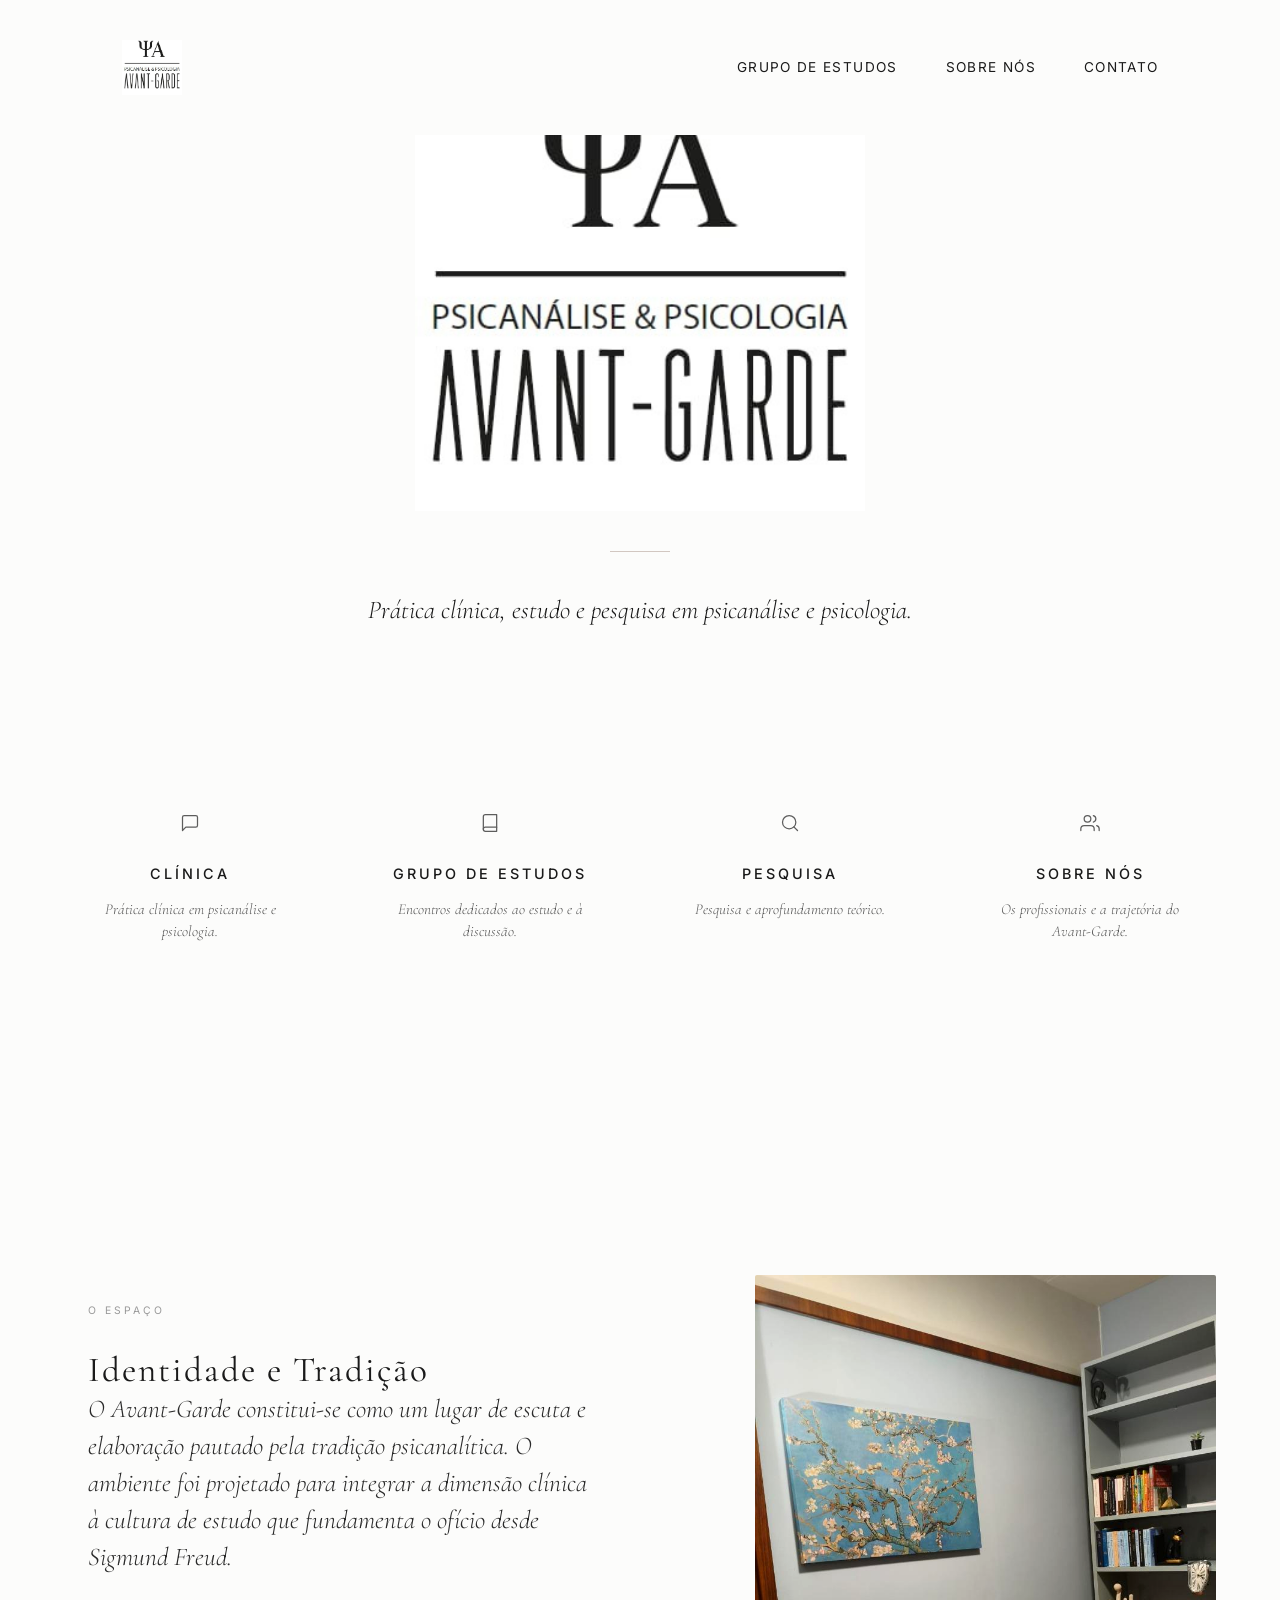
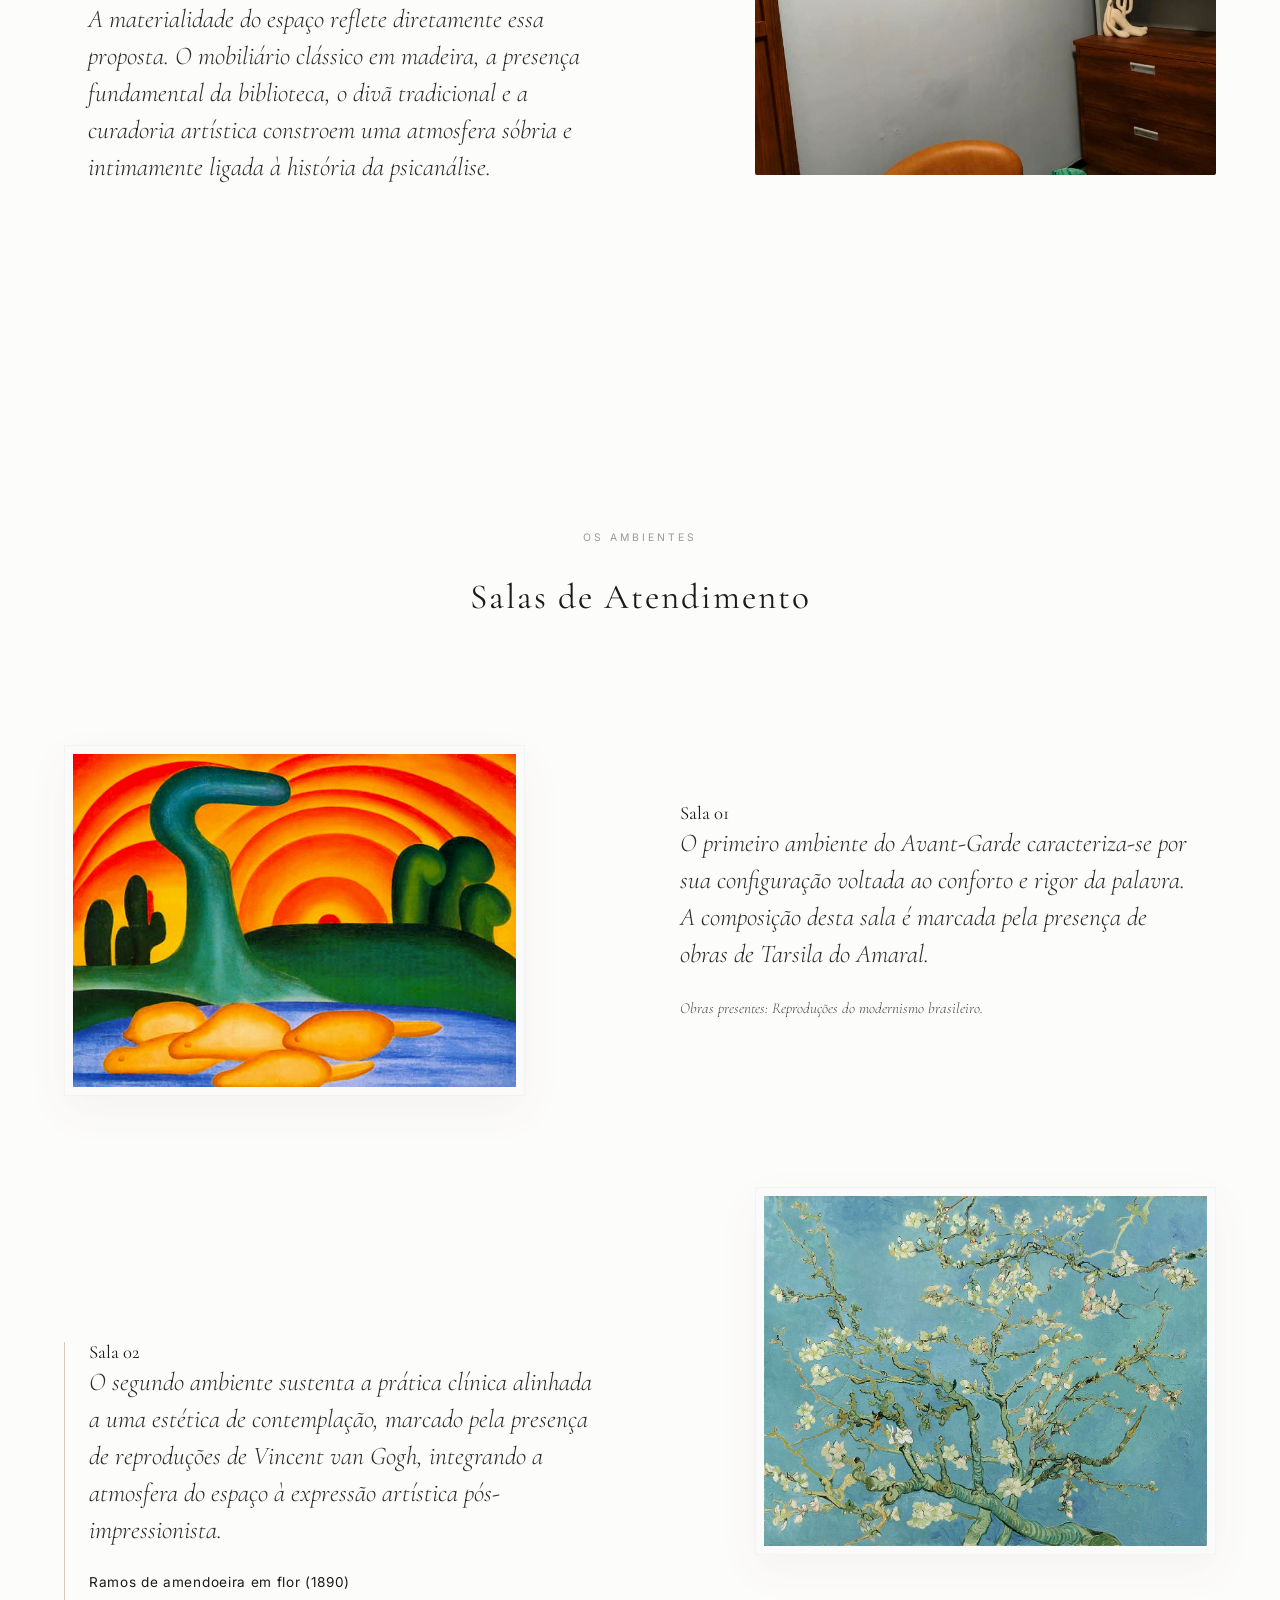
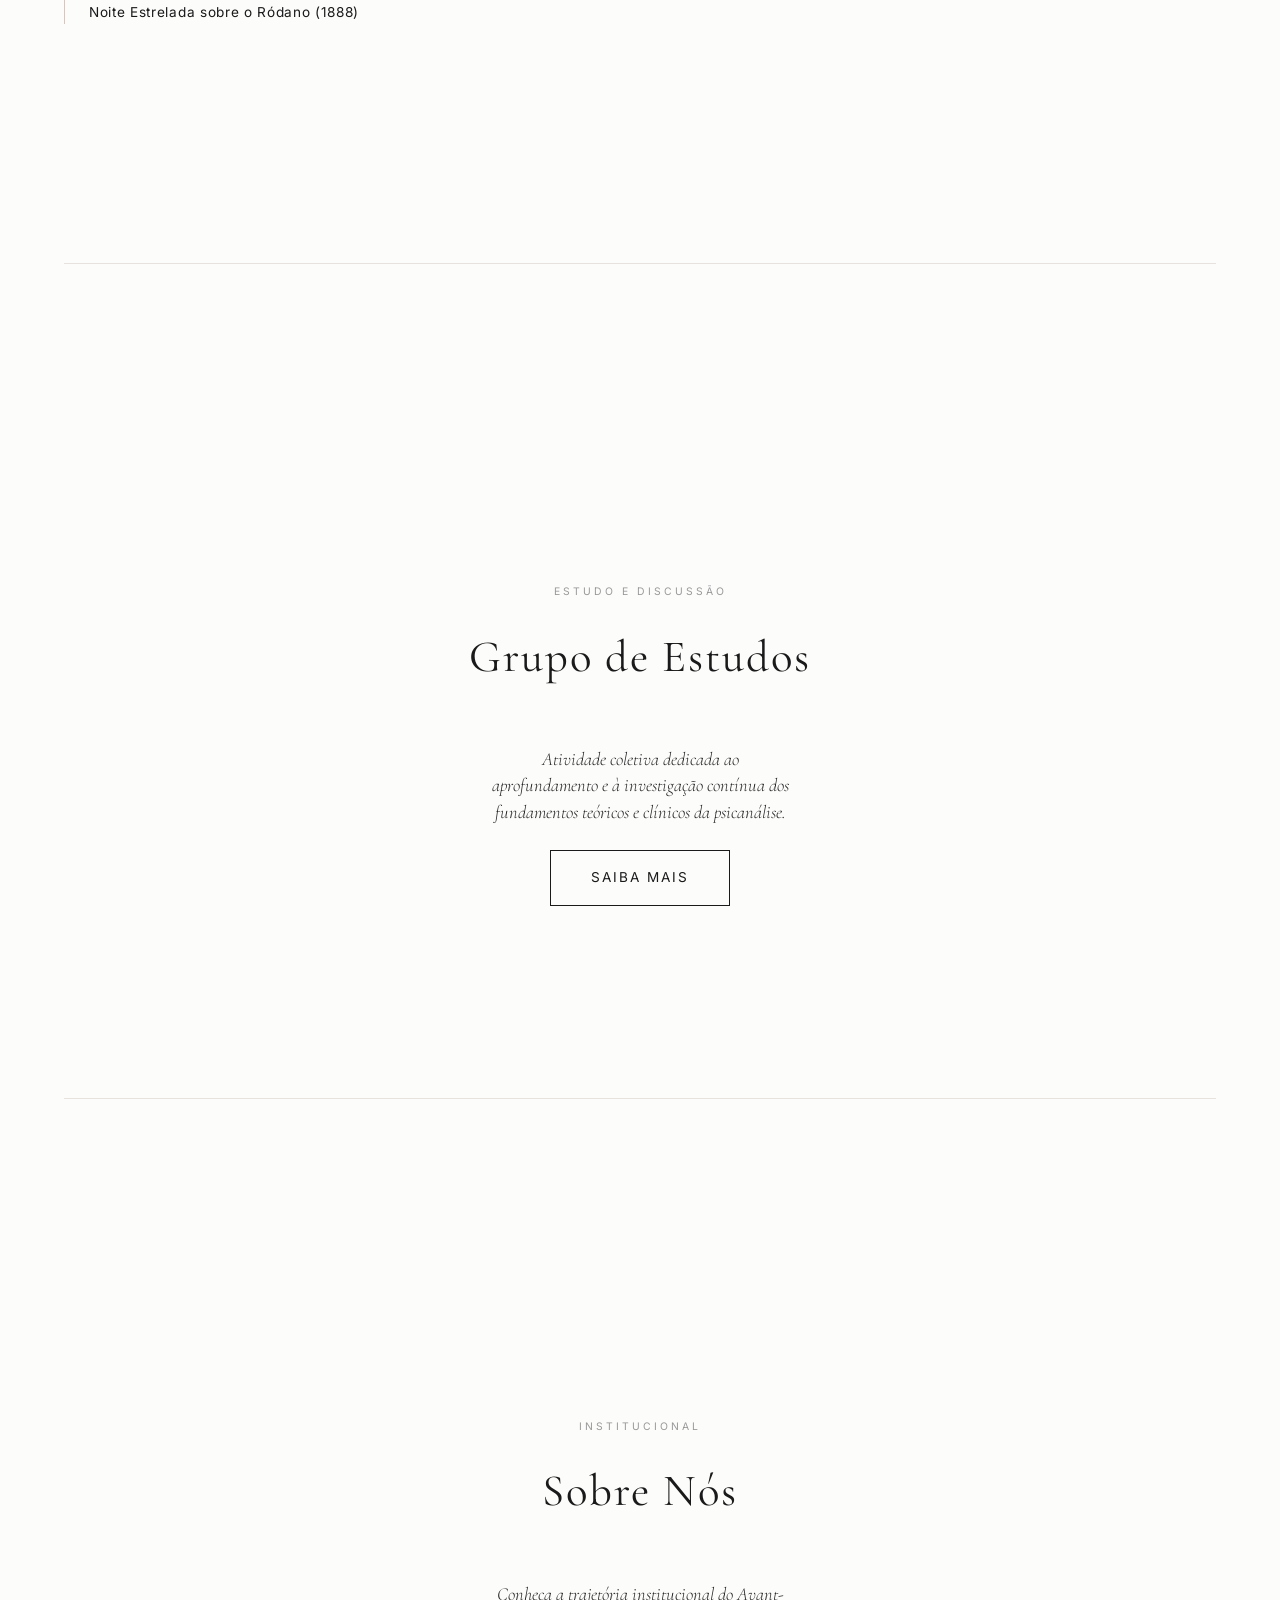
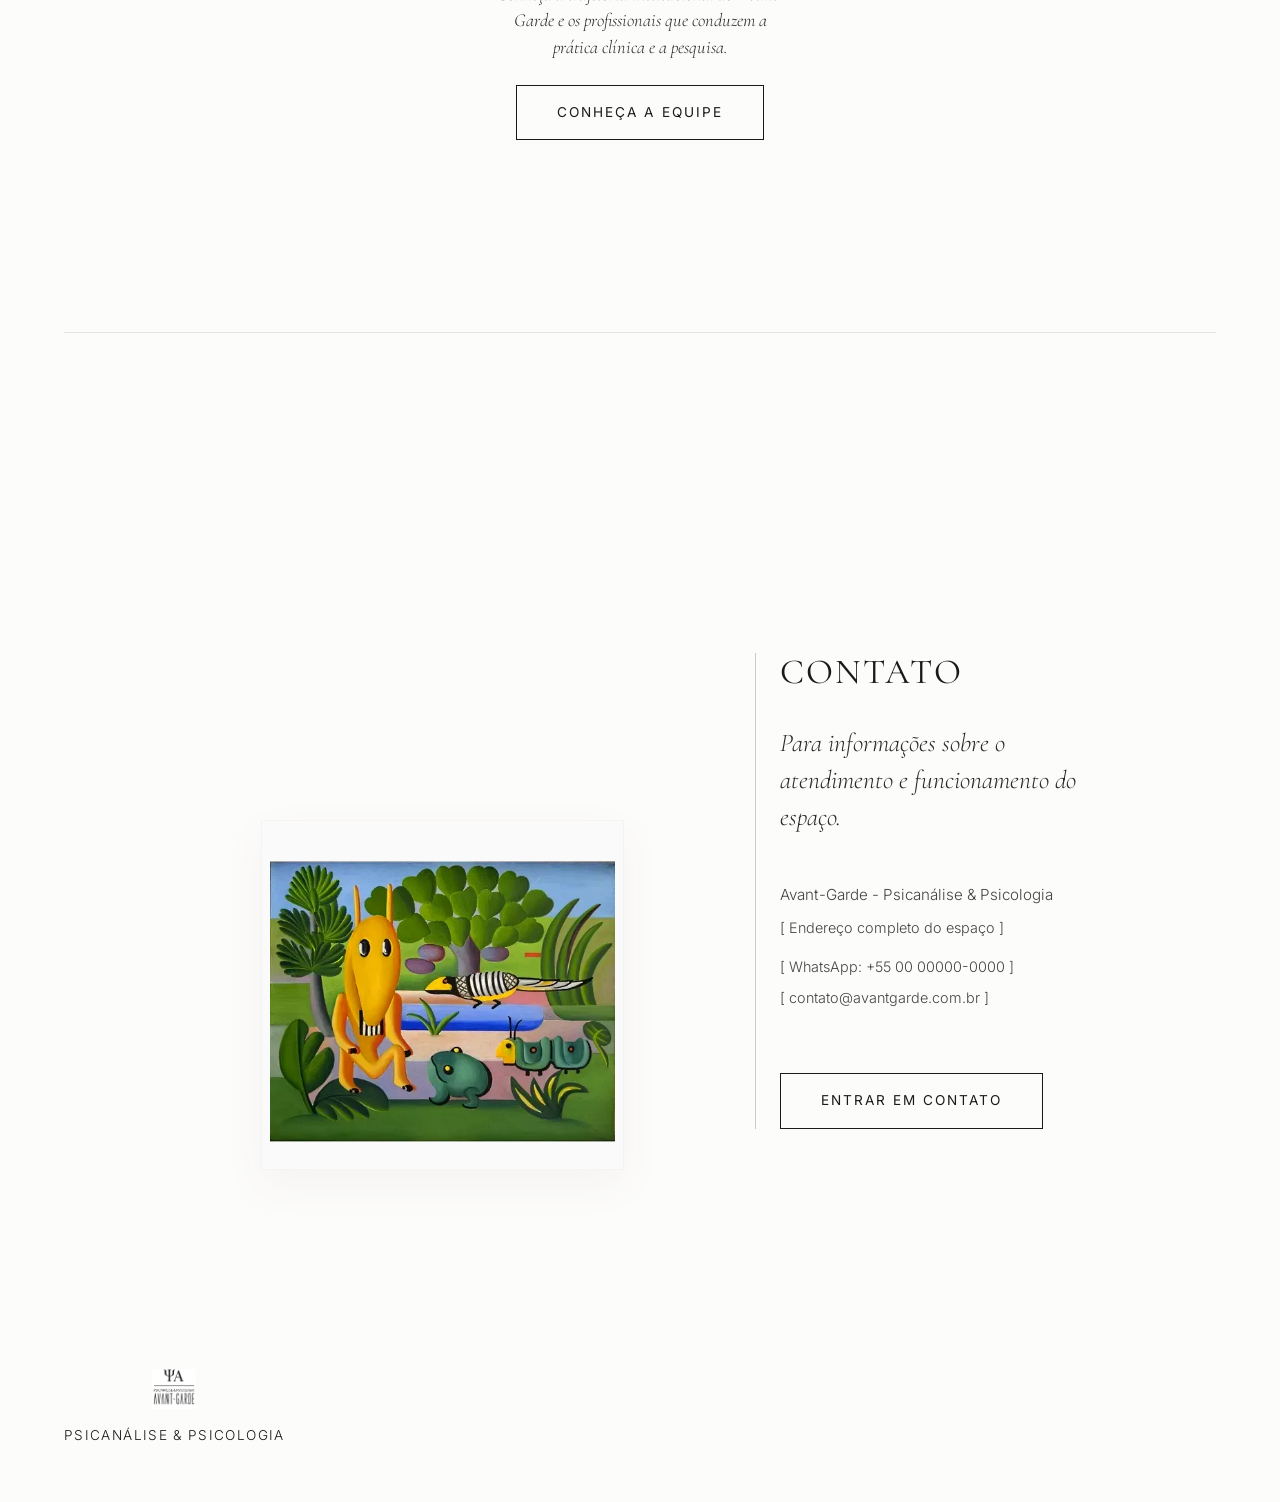
==== commit fb4c0a9a: "fix: substitui texto por logo oficial, ajusta SVGs dos núcleos e corrige proporções" ====
--- a/index.html
+++ b/index.html
@@ -41,8 +41,7 @@
         <!-- ABERTURA EDITORIAL -->
         <section class="hero-typographic" id="home">
             <div class="container text-center fade-up">
-                <h1 class="hero-title wood-text">AVANT-GARDE</h1>
-                <h2 class="hero-subtitle wood-text">Psicanálise & Psicologia</h2>
+                <img src="logo-avant-garde.jpg" alt="Avant-Garde Psicanálise e Psicologia" class="hero-logo-main">
                 <div class="hero-divider"></div>
                 <p class="hero-statement wood-text">Prática clínica, estudo e pesquisa em psicanálise e psicologia.</p>
             </div>
@@ -53,25 +52,33 @@
             <div class="nucleos-grid">
                 <!-- CLÍNICA -->
                 <div class="nucleo-item fade-up">
-                    <div class="nucleo-icon wood-text">⬩</div>
+                    <div class="nucleo-icon wood-text">
+                        <svg width="20" height="20" viewBox="0 0 24 24" fill="none" stroke="currentColor" stroke-width="1.5" stroke-linecap="round" stroke-linejoin="round"><path d="M21 15a2 2 0 0 1-2 2H7l-4 4V5a2 2 0 0 1 2-2h14a2 2 0 0 1 2 2z"></path></svg>
+                    </div>
                     <h3 class="nucleo-title wood-text">CLÍNICA</h3>
                     <p class="nucleo-desc editorial-text">Prática clínica em psicanálise e psicologia.</p>
                 </div>
                 <!-- GRUPO DE ESTUDOS -->
                 <div class="nucleo-item fade-up delay-1">
-                    <div class="nucleo-icon wood-text">⬩</div>
+                    <div class="nucleo-icon wood-text">
+                        <svg width="20" height="20" viewBox="0 0 24 24" fill="none" stroke="currentColor" stroke-width="1.5" stroke-linecap="round" stroke-linejoin="round"><path d="M4 19.5A2.5 2.5 0 0 1 6.5 17H20"></path><path d="M6.5 2H20v20H6.5A2.5 2.5 0 0 1 4 19.5v-15A2.5 2.5 0 0 1 6.5 2z"></path></svg>
+                    </div>
                     <h3 class="nucleo-title wood-text">GRUPO DE ESTUDOS</h3>
                     <p class="nucleo-desc editorial-text">Encontros dedicados ao estudo e à discussão.</p>
                 </div>
                 <!-- PESQUISA -->
                 <div class="nucleo-item fade-up delay-2">
-                    <div class="nucleo-icon wood-text">⬩</div>
+                    <div class="nucleo-icon wood-text">
+                        <svg width="20" height="20" viewBox="0 0 24 24" fill="none" stroke="currentColor" stroke-width="1.5" stroke-linecap="round" stroke-linejoin="round"><circle cx="11" cy="11" r="8"></circle><line x1="21" y1="21" x2="16.65" y2="16.65"></line></svg>
+                    </div>
                     <h3 class="nucleo-title wood-text">PESQUISA</h3>
                     <p class="nucleo-desc editorial-text">Pesquisa e aprofundamento teórico.</p>
                 </div>
                 <!-- SOBRE NÓS -->
                 <div class="nucleo-item fade-up delay-3">
-                    <div class="nucleo-icon wood-text">⬩</div>
+                    <div class="nucleo-icon wood-text">
+                        <svg width="20" height="20" viewBox="0 0 24 24" fill="none" stroke="currentColor" stroke-width="1.5" stroke-linecap="round" stroke-linejoin="round"><path d="M17 21v-2a4 4 0 0 0-4-4H5a4 4 0 0 0-4 4v2"></path><circle cx="9" cy="7" r="4"></circle><path d="M23 21v-2a4 4 0 0 0-3-3.87"></path><path d="M16 3.13a4 4 0 0 1 0 7.75"></path></svg>
+                    </div>
                     <h3 class="nucleo-title wood-text">SOBRE NÓS</h3>
                     <p class="nucleo-desc editorial-text">Os profissionais e a trajetória do Avant-Garde.</p>
                 </div>
@@ -192,3 +199,5 @@
     <script src="script.js"></script>
 </body>
 </html>
+
+
--- a/styles.css
+++ b/styles.css
@@ -390,11 +390,11 @@
 }
 
 .hero-logo-main {
-    width: 350px;
-    max-width: 100%;
+    width: 100%;
+    max-width: 450px;
     height: auto;
     display: block;
-    margin-bottom: 2rem;
+    margin: 0 auto 2.5rem auto;
 }
 
 .hero-intro {
@@ -520,8 +520,12 @@
         font-size: 1.5rem;
     }
     .hero-logo-main {
-        max-width: 90%;
-    }
+    width: 100%;
+    max-width: 450px;
+    height: auto;
+    display: block;
+    margin: 0 auto 2.5rem auto;
+}
 }
 
 /* Max 768px (Mobile & Small Tablets) */
@@ -533,7 +537,9 @@
         flex-wrap: wrap;
     }
     .header-logo-full {
-        height: 30px;
+        height: 40px;
+        width: auto;
+        display: block;
     }
     
     .mobile-menu-toggle {
@@ -575,9 +581,12 @@
     
     /* ABERTURA EDITORIAL MOBILE */
     .hero-typographic {
-        min-height: 60vh;
-        padding-top: 60px;
-    }
+    padding: 100px 5% 40px 5%;
+    display: flex;
+    align-items: center;
+    justify-content: center;
+    background-color: var(--bg-color);
+}
     .hero-title {
         font-size: 2.8rem;
         letter-spacing: 4px;
@@ -594,7 +603,8 @@
     /* NÚCLEOS MOBILE */
     .nucleos-grid {
         grid-template-columns: 1fr;
-        gap: 2.5rem;
+        gap: 2rem;
+        margin-top: 1rem;
     }
 
     /* Esconde colunas vazias no mobile para não gerar buracos e saltos estranhos */
@@ -673,7 +683,7 @@
 /* --- NOVA ESTRUTURA (AVANT-GARDE 2.0) --- */
 
 .header-logo-full {
-    height: 40px;
+    height: 55px;
     width: auto;
     display: block;
 }
@@ -683,11 +693,10 @@
 }
 
 .hero-typographic {
-    min-height: 80vh;
+    padding: 100px 5% 40px 5%;
     display: flex;
     align-items: center;
     justify-content: center;
-    padding-top: 80px;
     background-color: var(--bg-color);
 }
 
@@ -762,3 +771,5 @@
 
 /* Delay adicional para o fade-up */
 .delay-3 { transition-delay: 0.9s; }
+
+
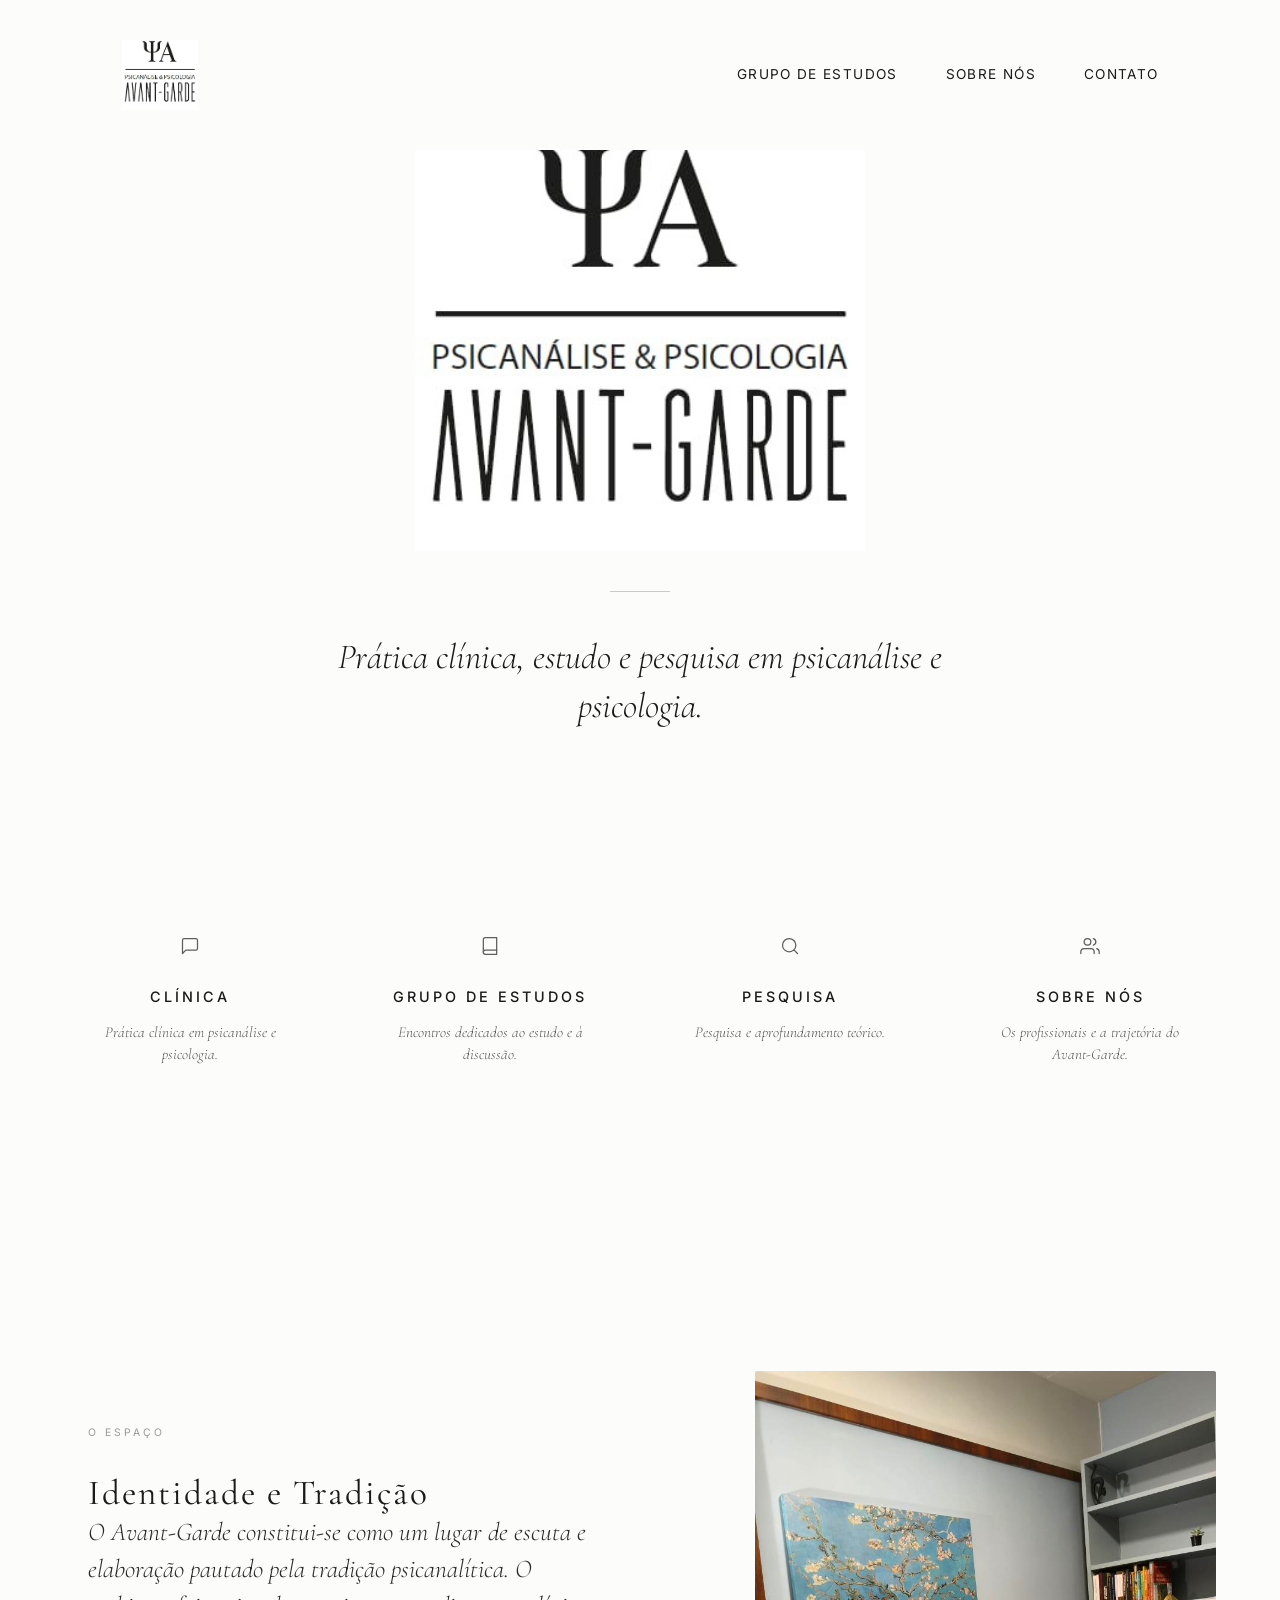
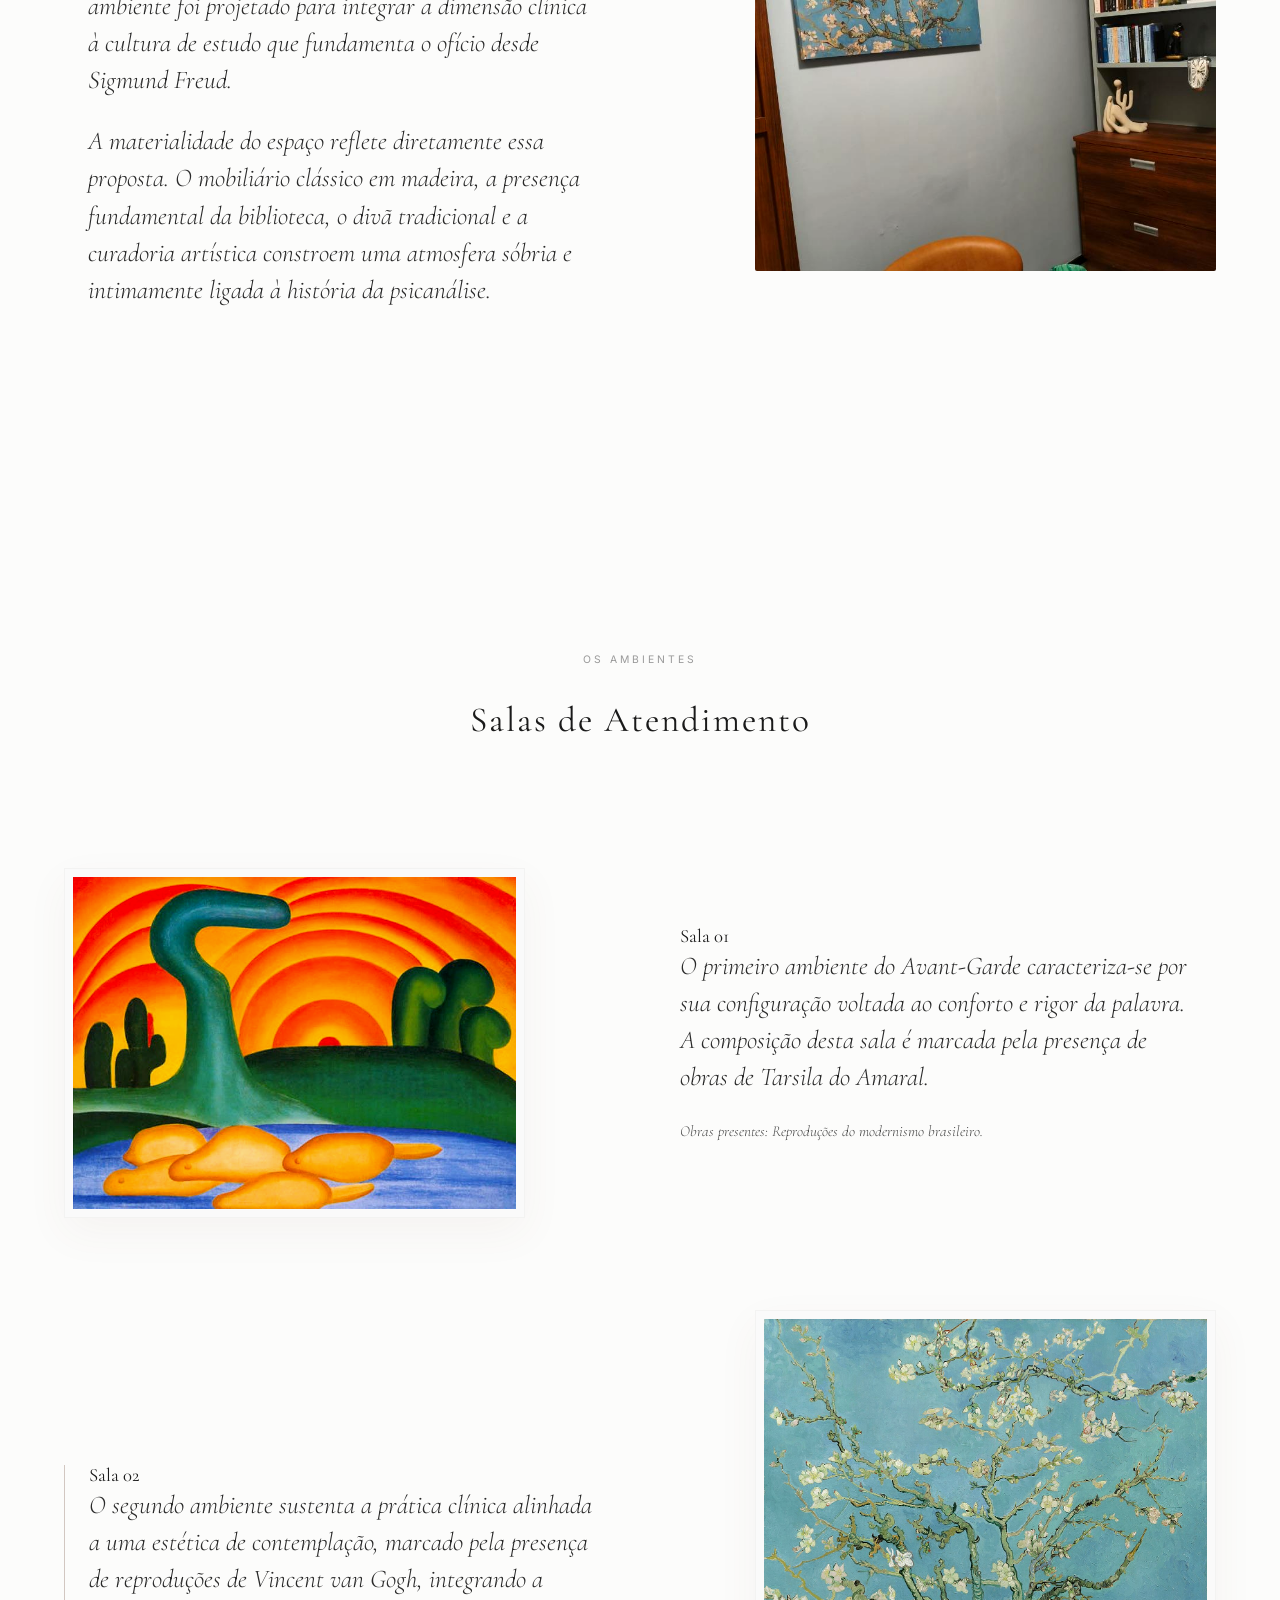
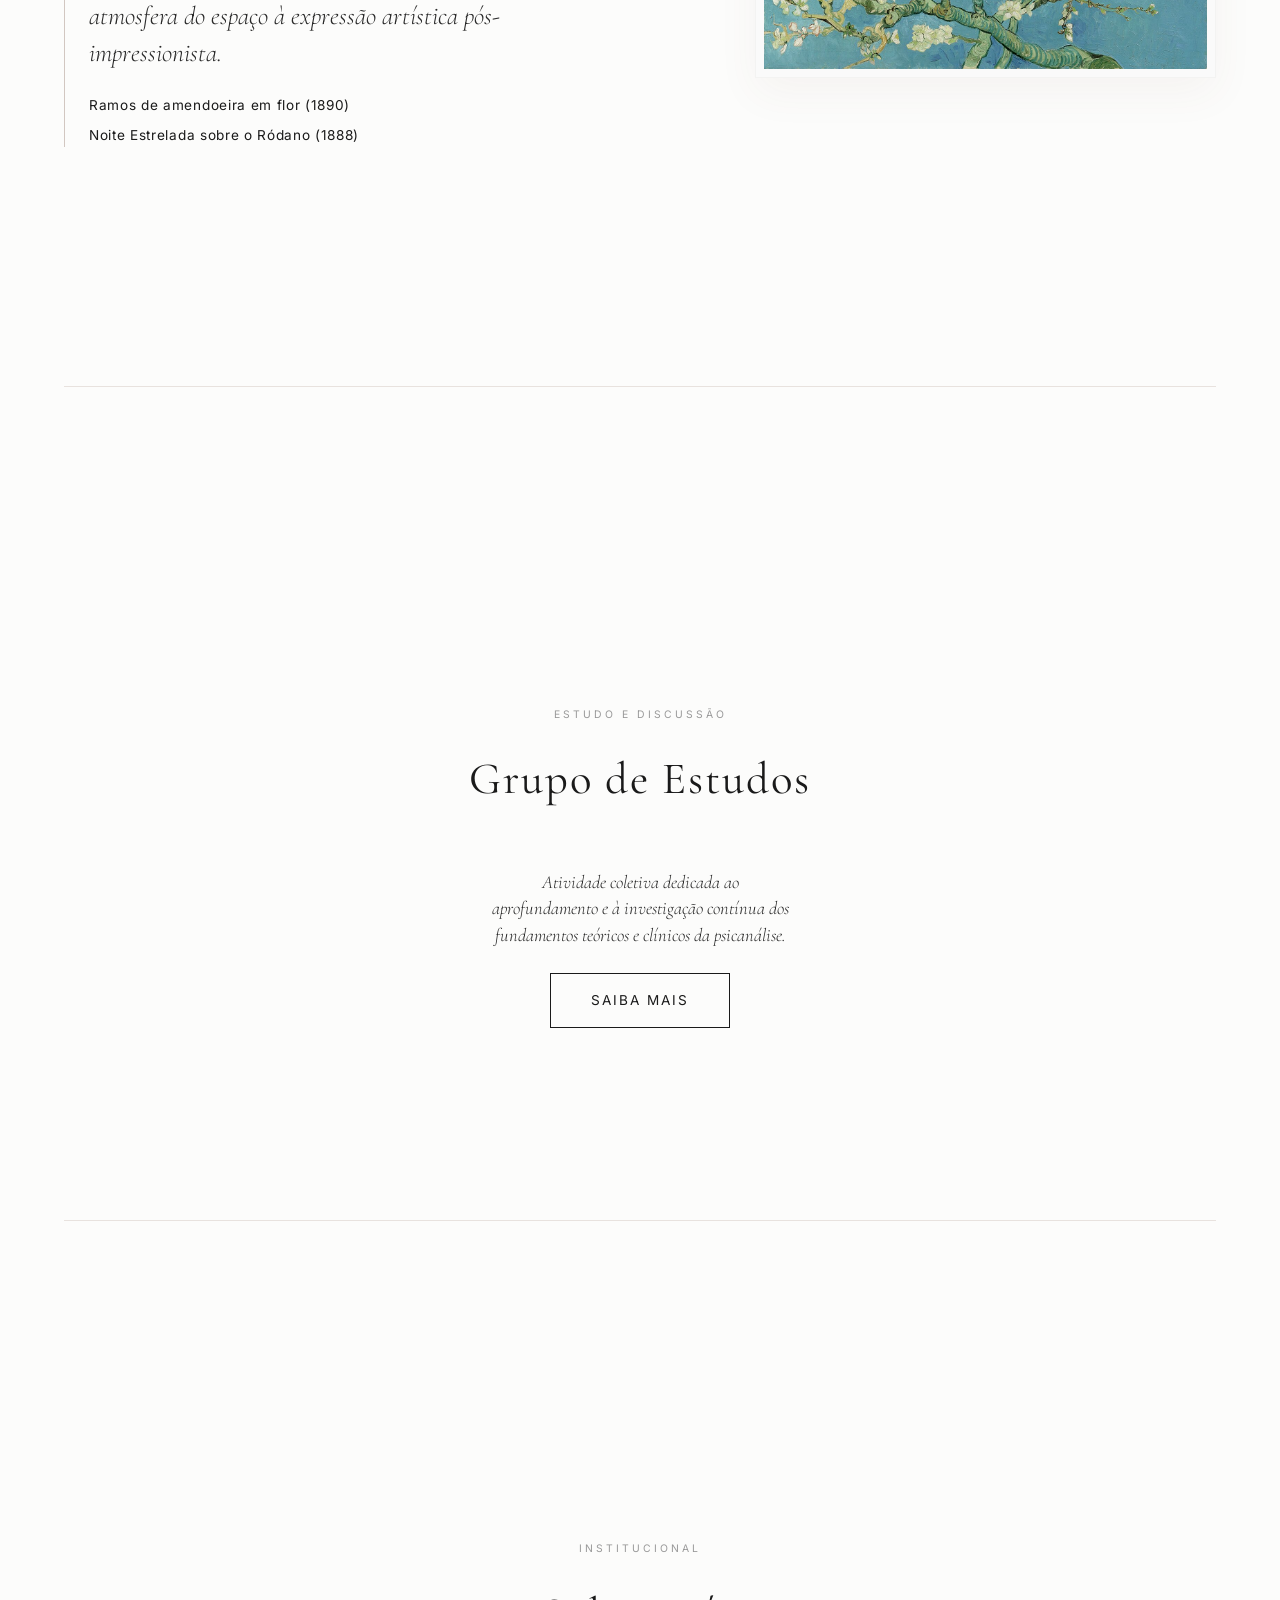
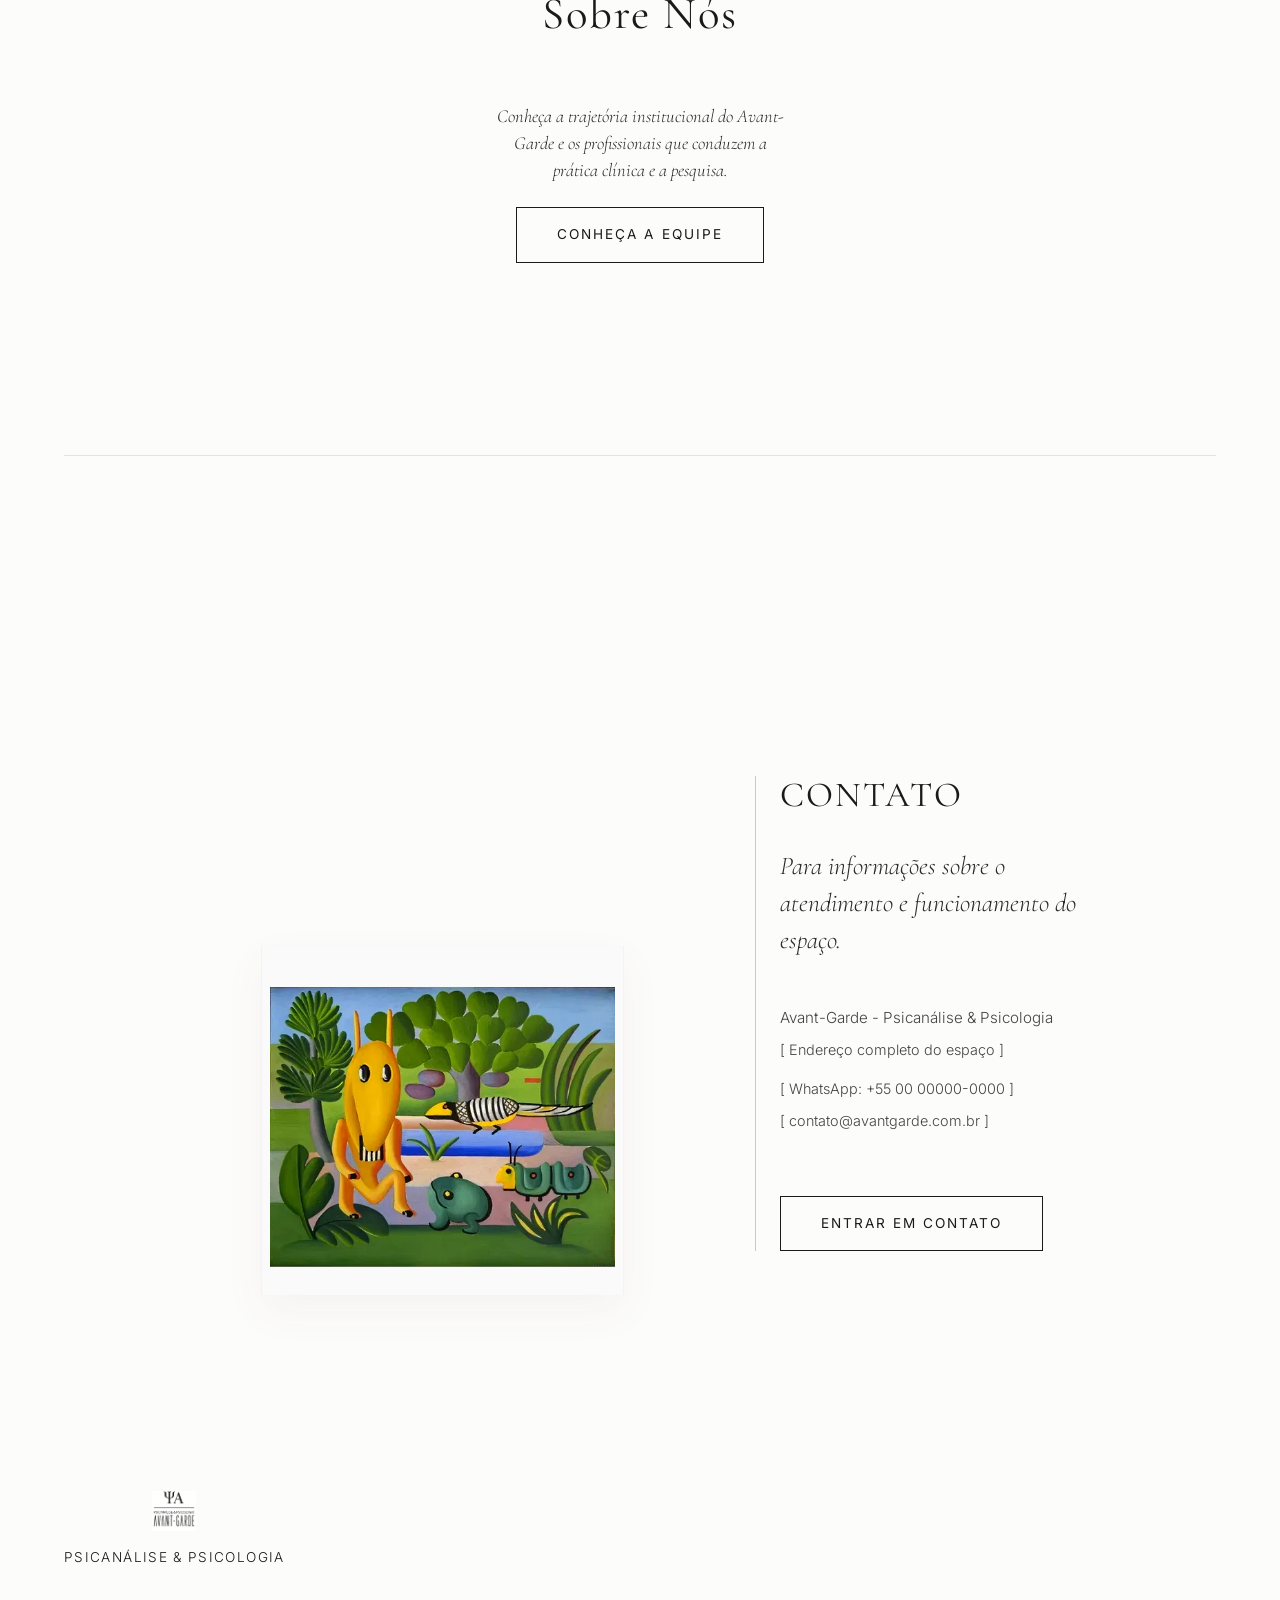
==== commit 2668dfe7: "fix: remove segunda logo, usa ícones originais, corrige header e heroi" ====
--- a/index.html
+++ b/index.html
@@ -201,3 +201,5 @@
 </html>
 
 
+
+
--- a/styles.css
+++ b/styles.css
@@ -537,7 +537,7 @@
         flex-wrap: wrap;
     }
     .header-logo-full {
-        height: 40px;
+        height: 55px;
         width: auto;
         display: block;
     }
@@ -581,7 +581,7 @@
     
     /* ABERTURA EDITORIAL MOBILE */
     .hero-typographic {
-    padding: 100px 5% 40px 5%;
+    padding: 140px 5% 60px 5%;
     display: flex;
     align-items: center;
     justify-content: center;
@@ -597,7 +597,7 @@
         margin-bottom: 2rem;
     }
     .hero-statement {
-        font-size: 1.25rem;
+        font-size: 1.6rem;
     }
     
     /* NÚCLEOS MOBILE */
@@ -683,7 +683,7 @@
 /* --- NOVA ESTRUTURA (AVANT-GARDE 2.0) --- */
 
 .header-logo-full {
-    height: 55px;
+    height: 70px;
     width: auto;
     display: block;
 }
@@ -693,7 +693,7 @@
 }
 
 .hero-typographic {
-    padding: 100px 5% 40px 5%;
+    padding: 140px 5% 60px 5%;
     display: flex;
     align-items: center;
     justify-content: center;
@@ -726,9 +726,9 @@
 
 .hero-statement {
     font-family: var(--font-heading);
-    font-size: 1.6rem;
+    font-size: 2.2rem;
     font-style: italic;
-    max-width: 600px;
+    max-width: 700px;
     margin: 0 auto;
     line-height: 1.4;
 }
@@ -773,3 +773,12 @@
 .delay-3 { transition-delay: 0.9s; }
 
 
+
+.emoji-icon {
+    font-size: 2rem;
+    filter: grayscale(100%) brightness(0.2);
+    opacity: 0.8;
+    margin-bottom: 1rem;
+    display: inline-block;
+}
+
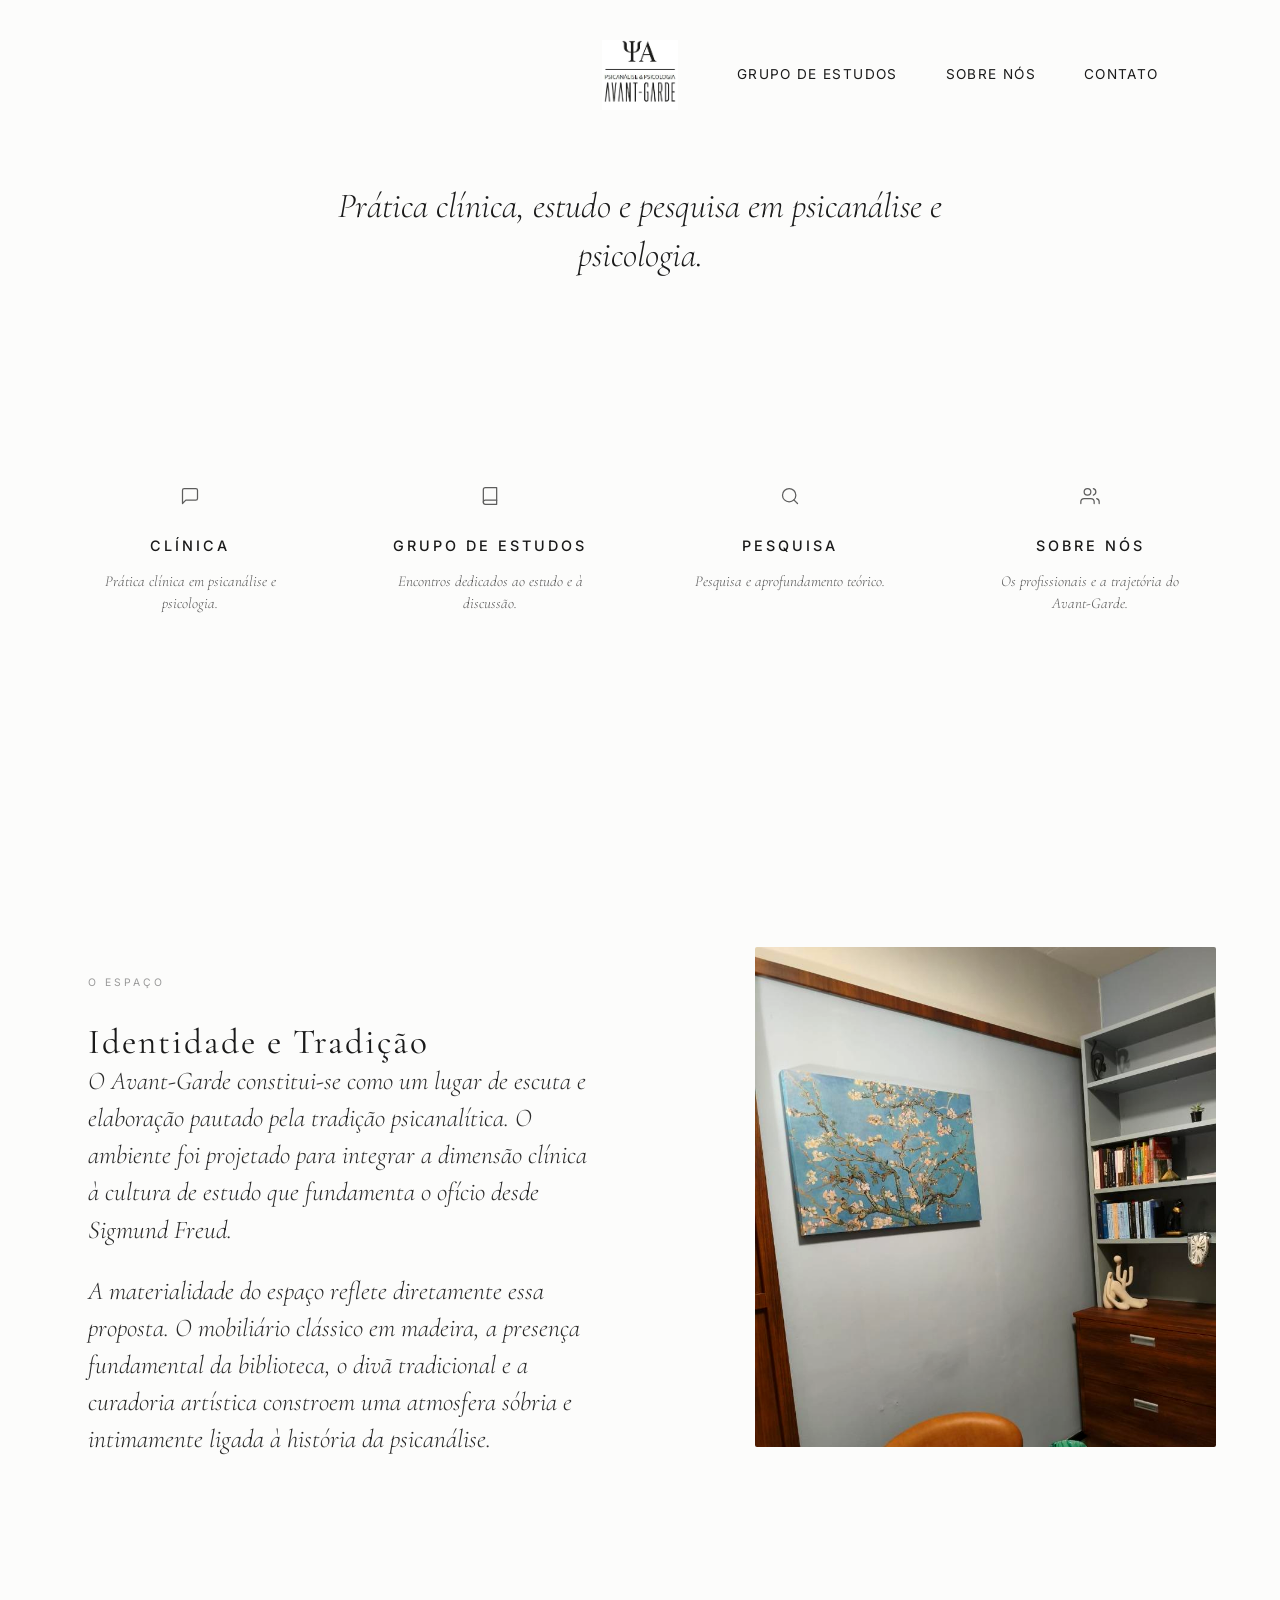
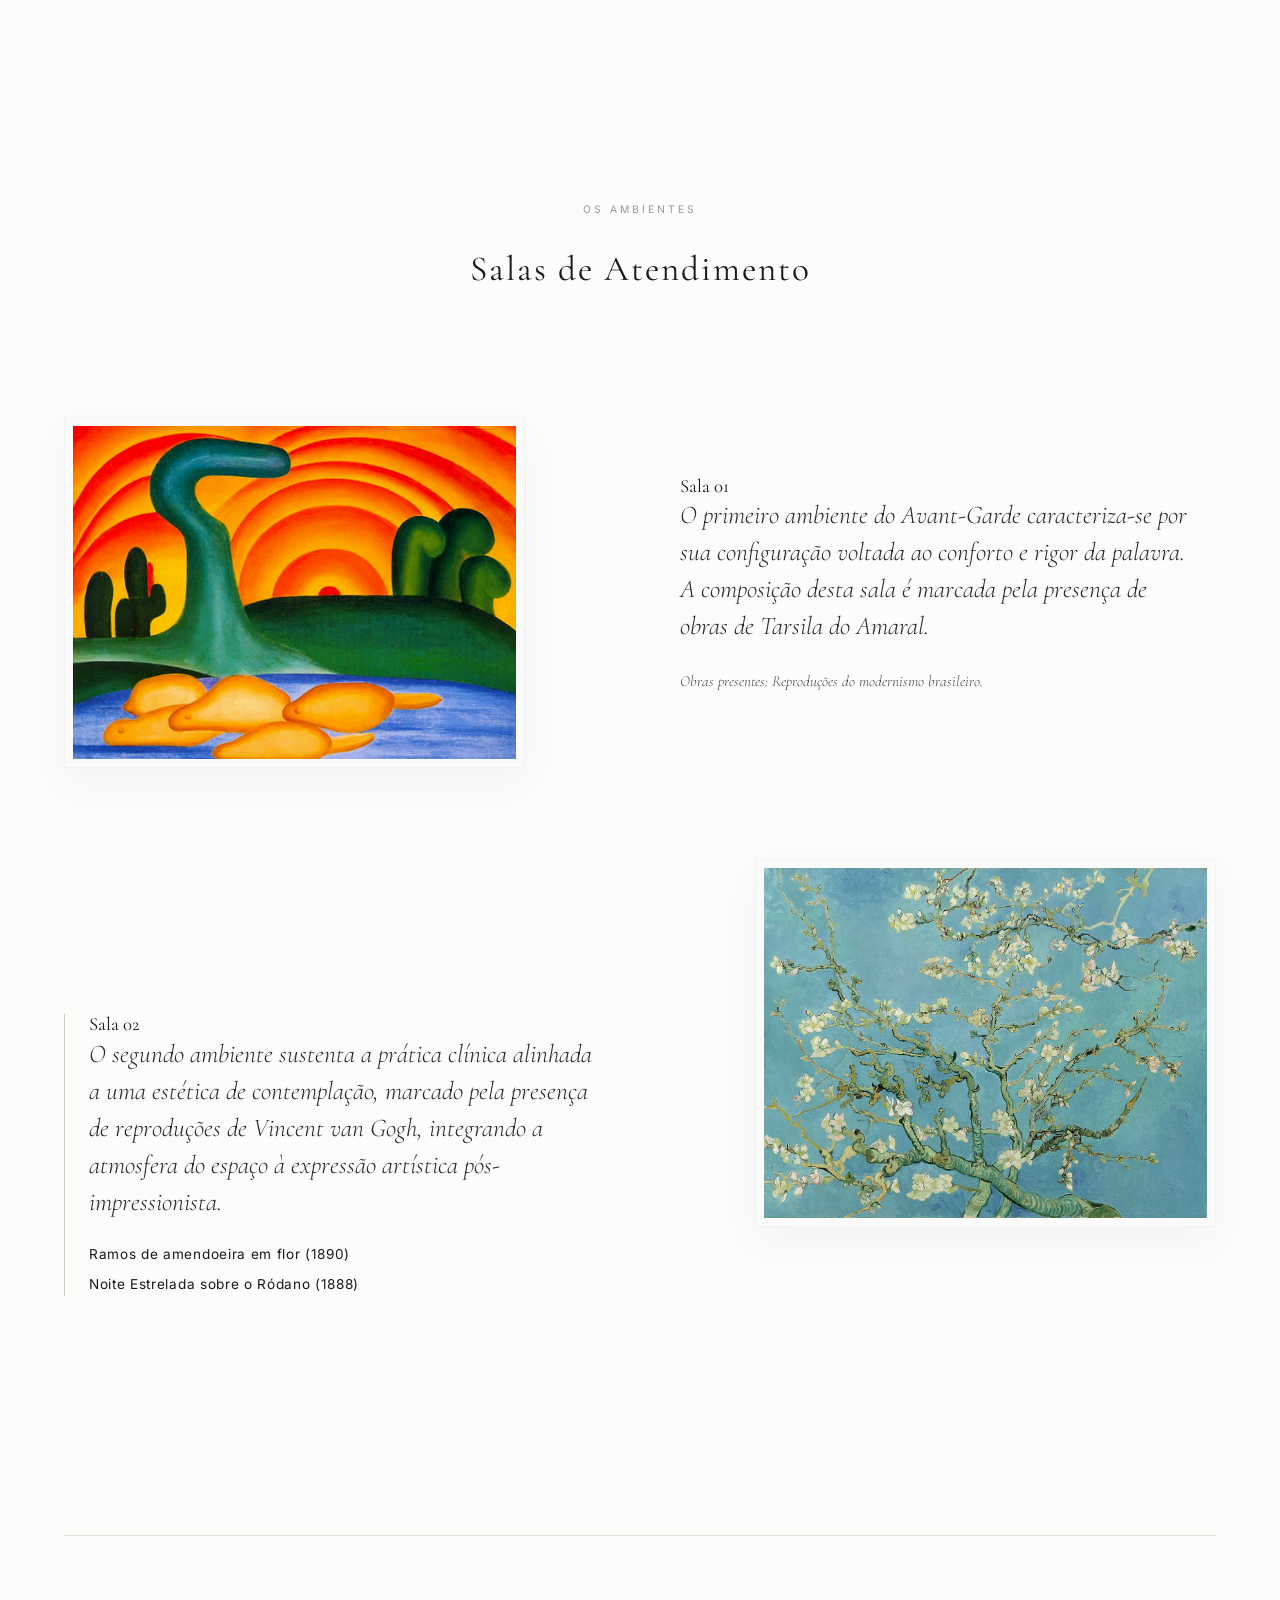
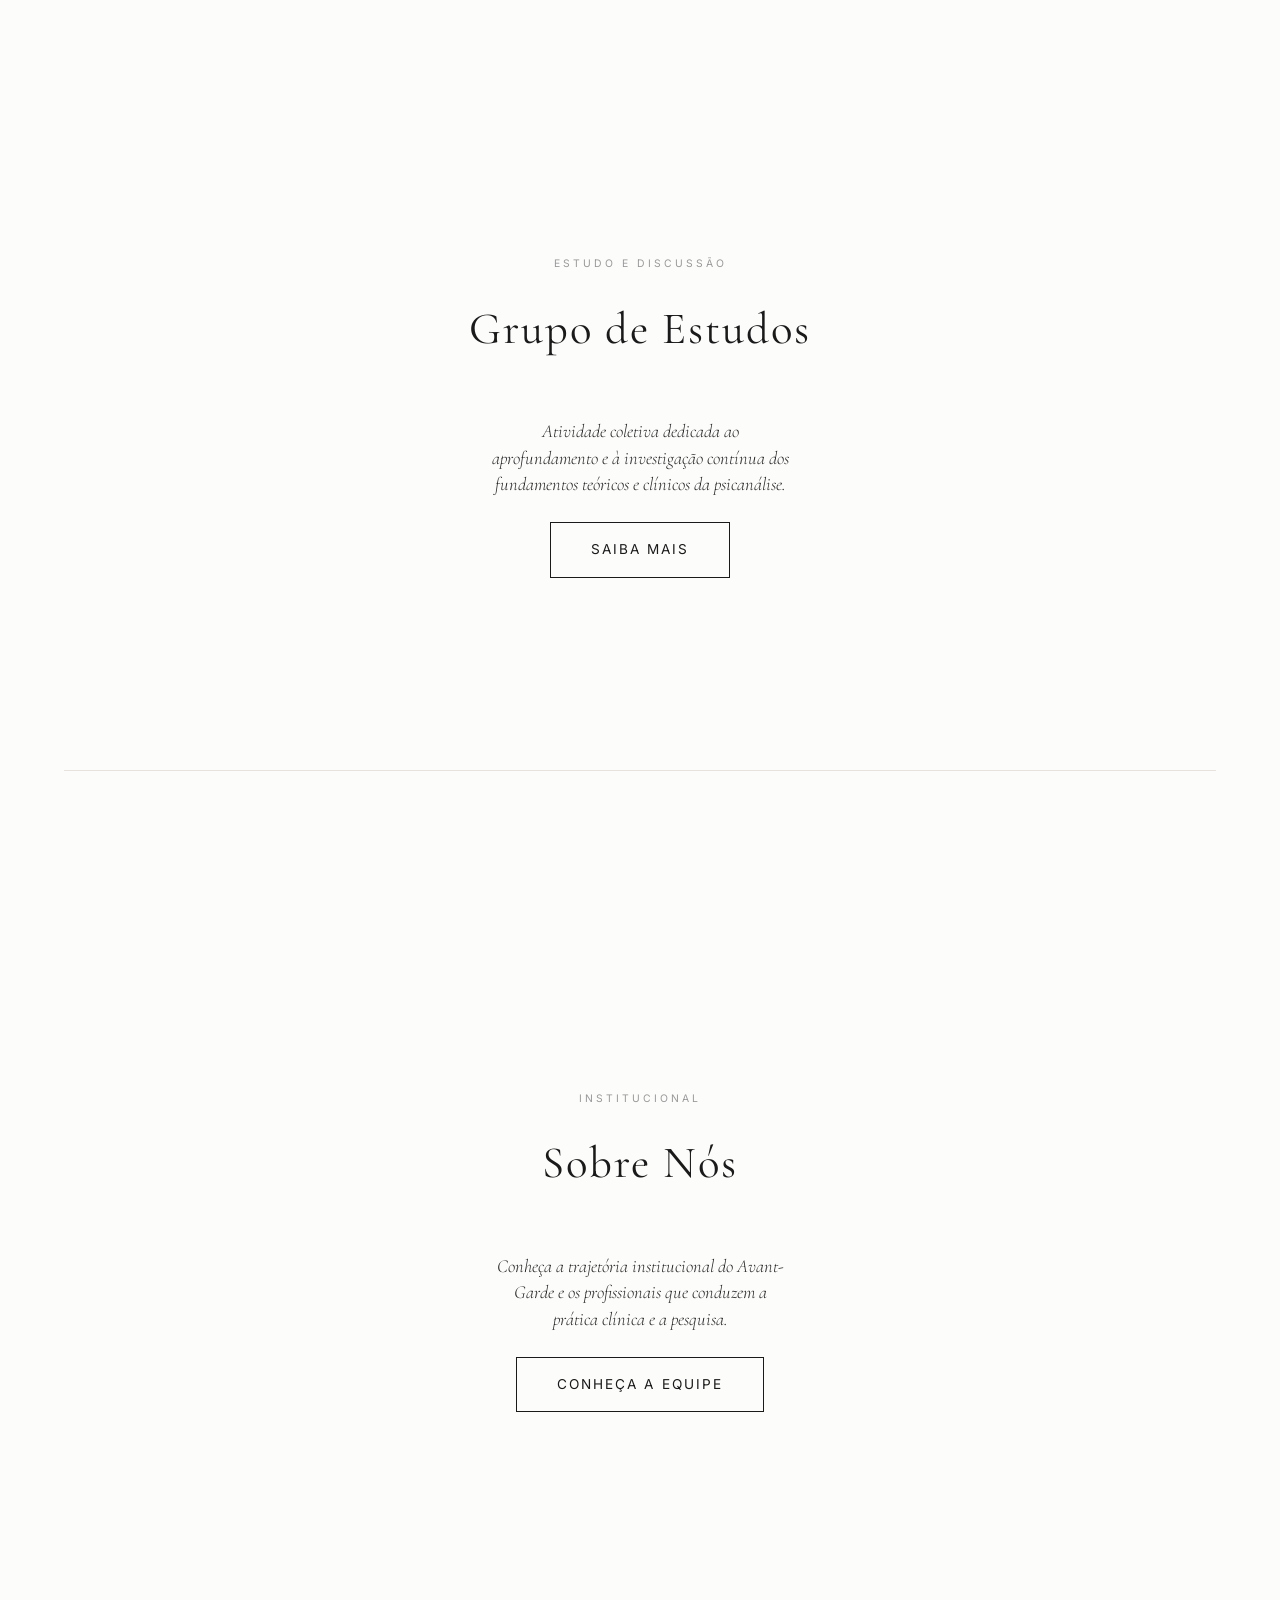
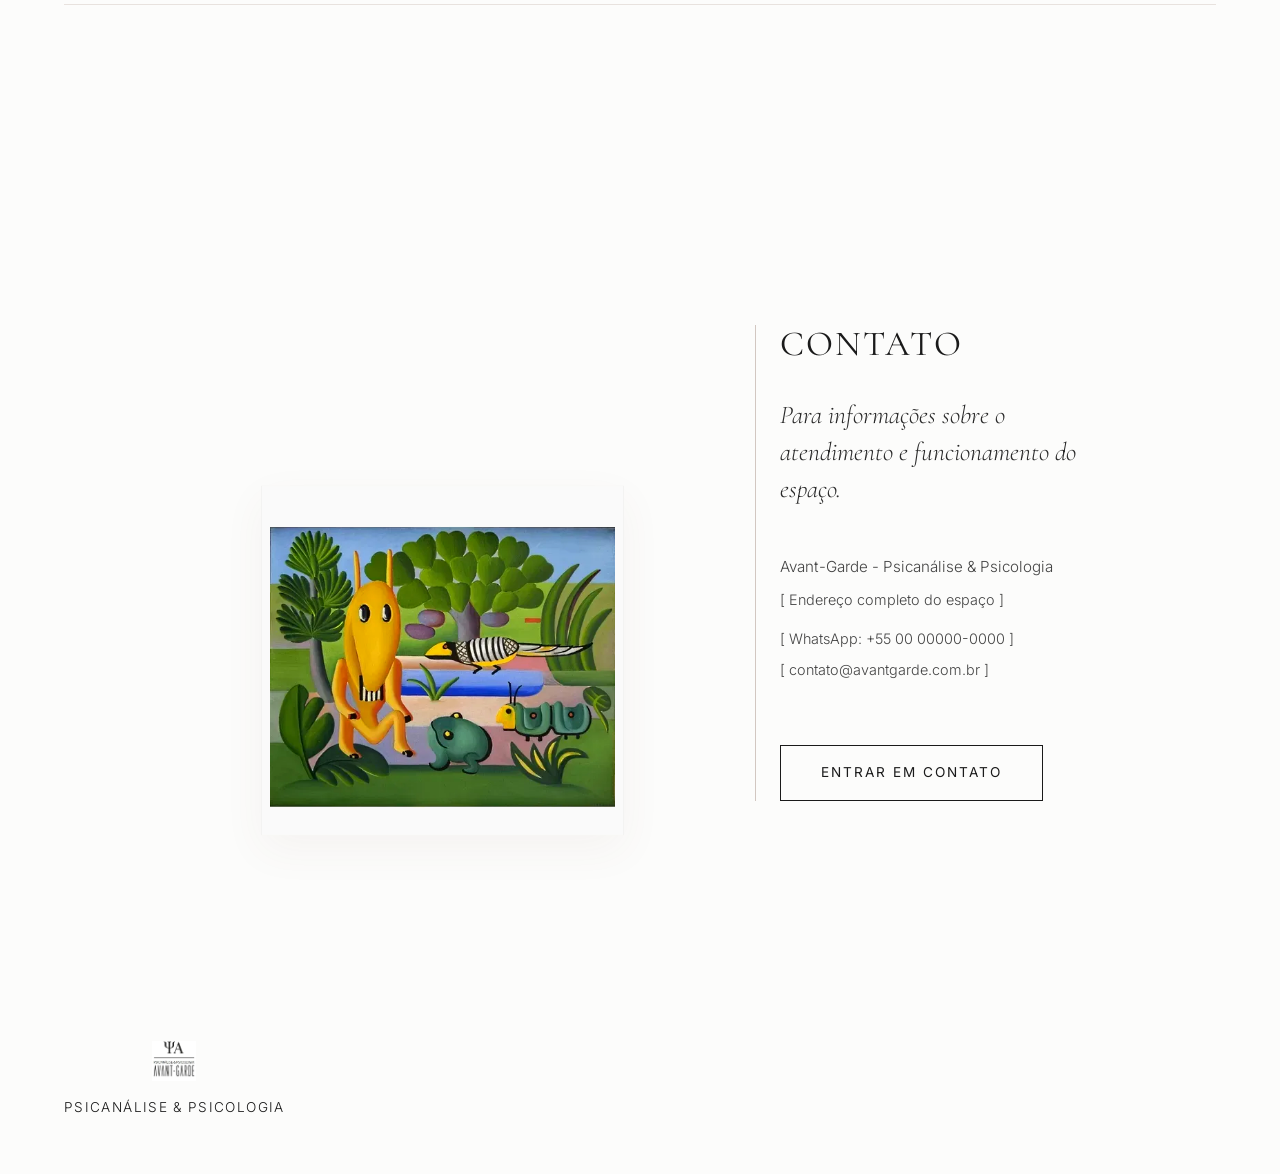
==== commit 0277c300: "fix: remove hero logo, centraliza header desktop, ajusta grid mobile e remove scroll horizontal" ====
--- a/index.html
+++ b/index.html
@@ -41,7 +41,6 @@
         <!-- ABERTURA EDITORIAL -->
         <section class="hero-typographic" id="home">
             <div class="container text-center fade-up">
-                <img src="logo-avant-garde.jpg" alt="Avant-Garde Psicanálise e Psicologia" class="hero-logo-main">
                 <div class="hero-divider"></div>
                 <p class="hero-statement wood-text">Prática clínica, estudo e pesquisa em psicanálise e psicologia.</p>
             </div>
--- a/styles.css
+++ b/styles.css
@@ -18,6 +18,7 @@
     padding: 0;
     box-sizing: border-box;
 }
+
 
 html {
     scroll-behavior: smooth;
@@ -316,9 +317,19 @@
 }
 
 .header-inner {
+    display: grid;
+    grid-template-columns: 1fr auto 1fr;
+    align-items: center;
+    width: 100%;
+}
+.header-inner > .logo {
+    grid-column: 2;
+    text-align: center;
+}
+.header-inner > nav {
+    grid-column: 3;
     display: flex;
-    justify-content: space-between;
-    align-items: center;
+    justify-content: flex-end;
 }
 
 .logo .placeholder-icon {
@@ -534,7 +545,19 @@
         padding: 1rem 5%;
     }
     .header-inner {
+        display: flex;
         flex-wrap: wrap;
+        justify-content: space-between;
+        align-items: center;
+    }
+    .header-inner > .logo {
+        flex: 1;
+        display: flex;
+        justify-content: center;
+        padding-left: 25px; /* offset for hamburger width to truly center */
+    }
+    .mobile-menu-toggle {
+        width: 25px;
     }
     .header-logo-full {
         height: 55px;
@@ -559,6 +582,7 @@
         display: none;
         width: 100%;
         margin-top: 1.5rem;
+        flex-basis: 100%;
     }
     .main-nav.active {
         display: block;
@@ -581,12 +605,8 @@
     
     /* ABERTURA EDITORIAL MOBILE */
     .hero-typographic {
-    padding: 140px 5% 60px 5%;
-    display: flex;
-    align-items: center;
-    justify-content: center;
-    background-color: var(--bg-color);
-}
+        padding: 100px 5% 30px 5%;
+    }
     .hero-title {
         font-size: 2.8rem;
         letter-spacing: 4px;
@@ -654,9 +674,9 @@
         flex-direction: column-reverse;
     }
     
-    .mb-huge { margin-bottom: 3rem; }
-    .mb-large { margin-bottom: 2rem; }
-    .pt-large { padding-top: 2rem; }
+    .mb-huge { margin-bottom: 2rem; }
+    .mb-large { margin-bottom: 1.5rem; }
+    .pt-large { padding-top: 1rem; }
     
     .section-title {
         font-size: 1.8rem;
@@ -782,3 +802,10 @@
     display: inline-block;
 }
 
+
+
+
+
+
+
+
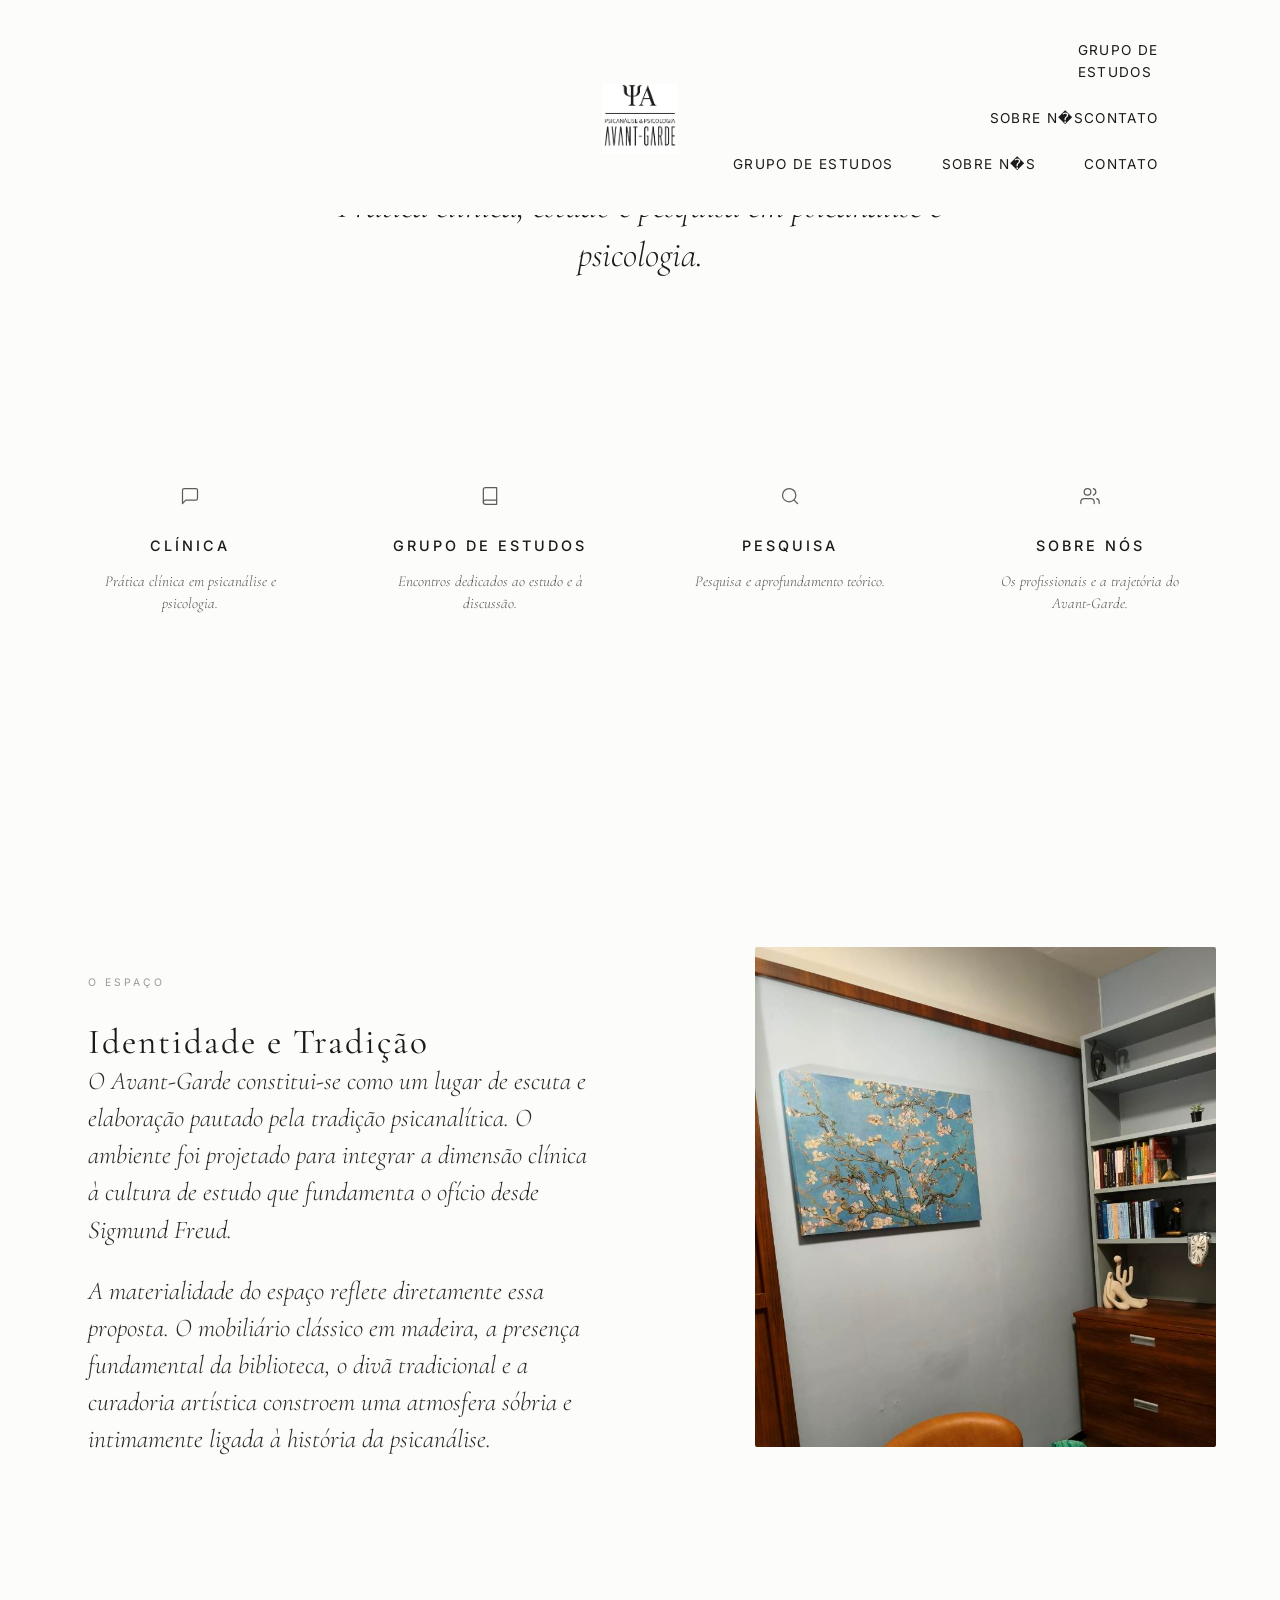
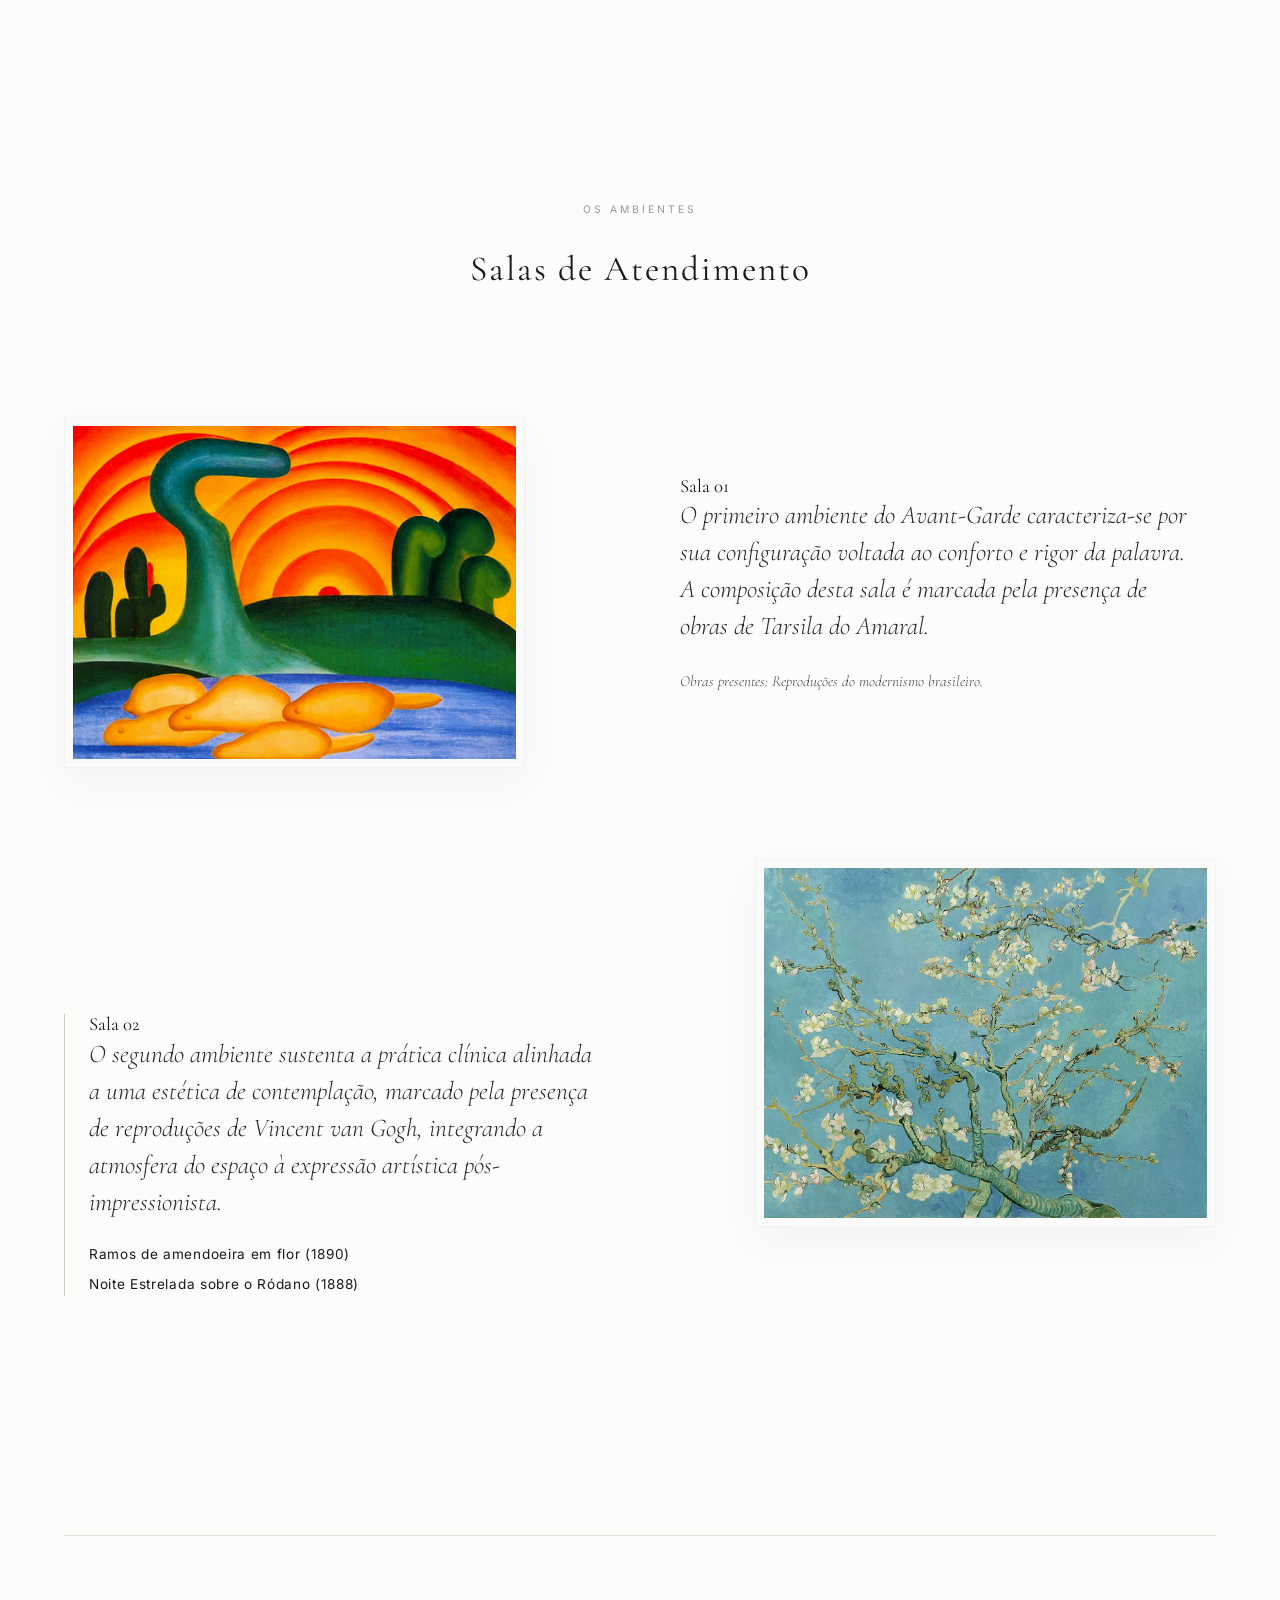
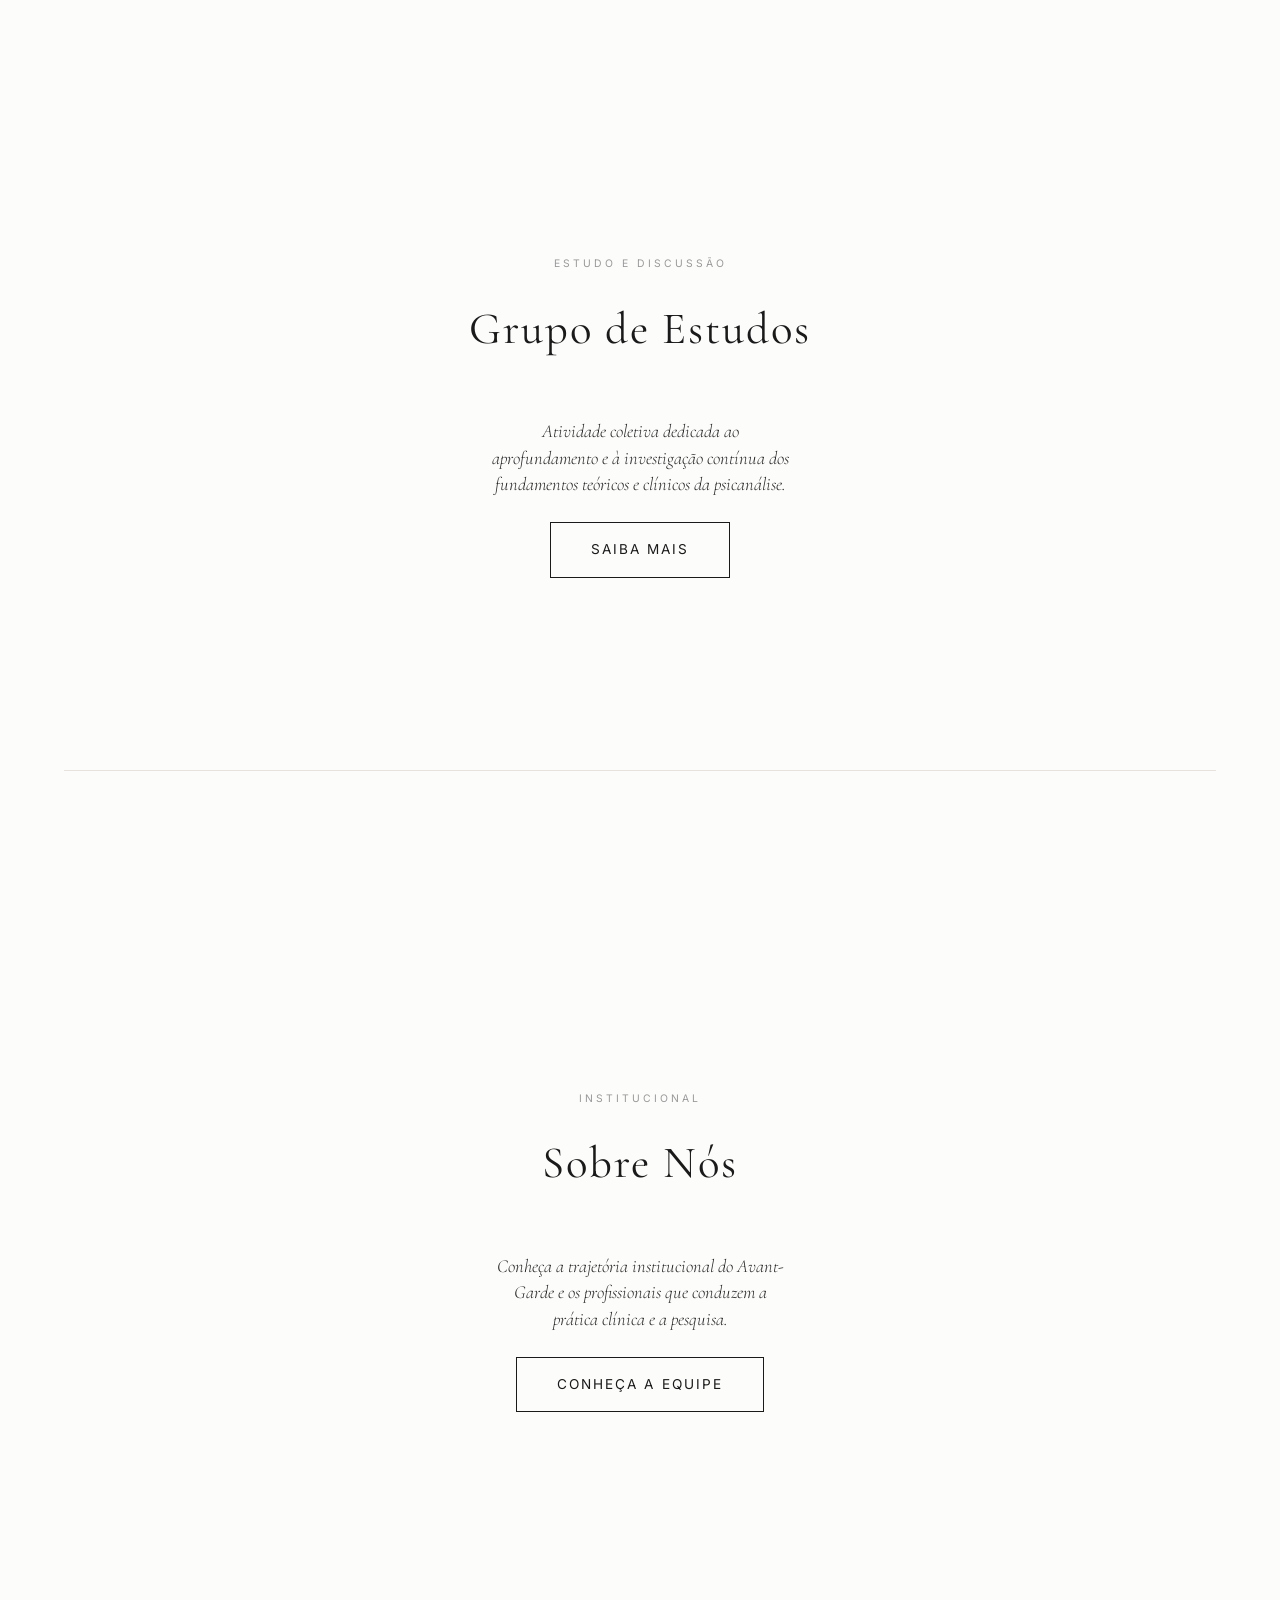
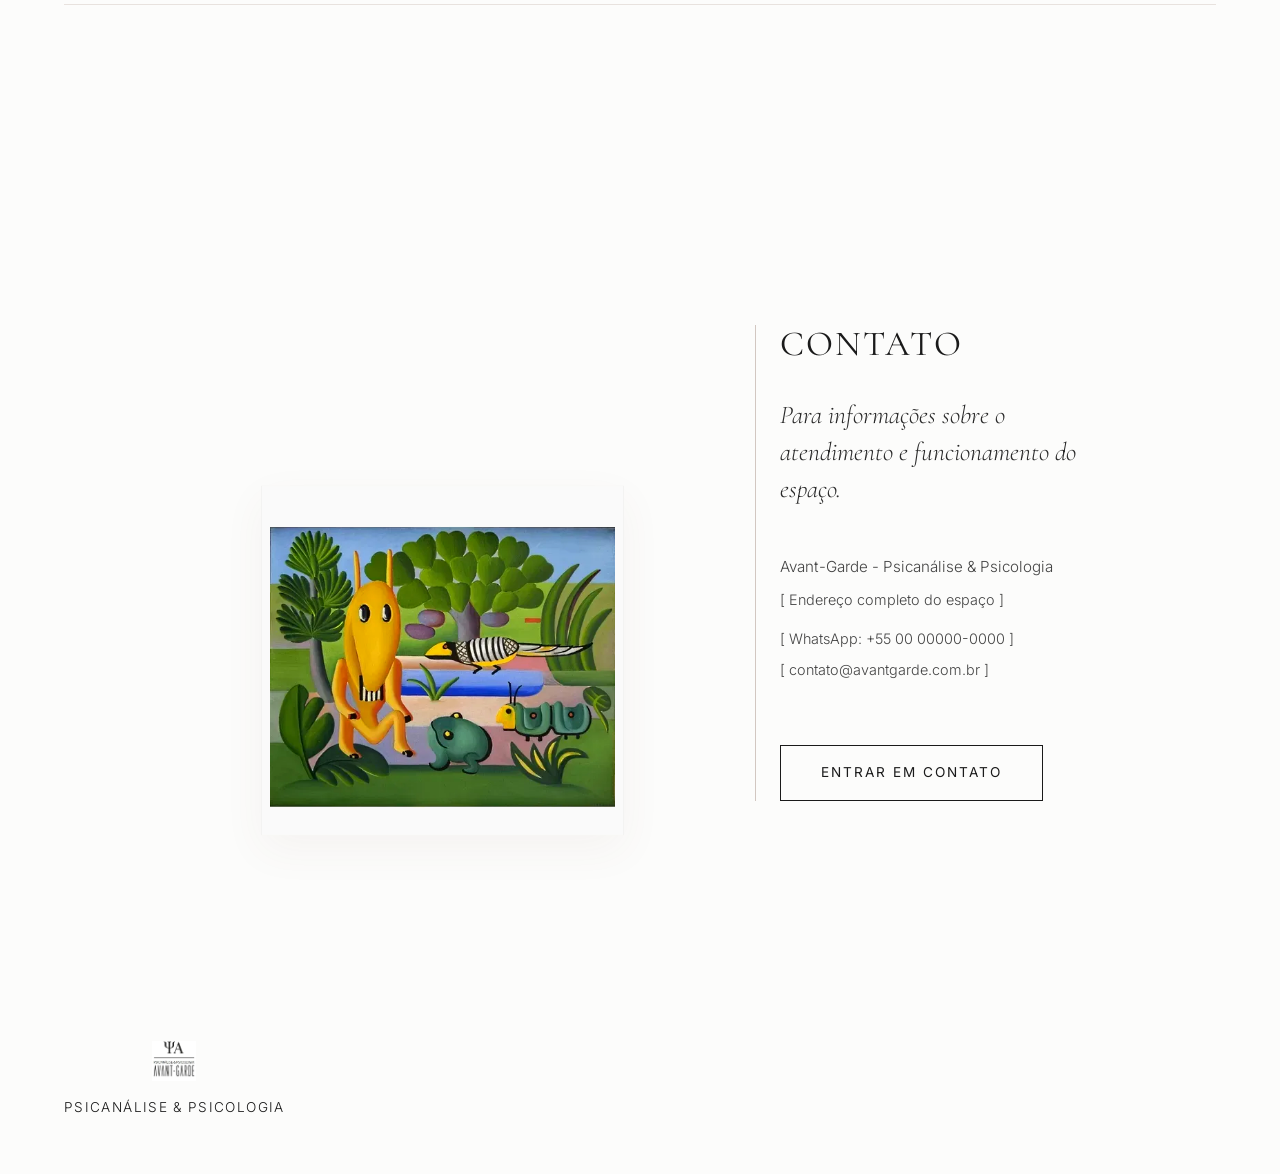
==== commit d50bc29d: "fix: recria header mobile com navegação lateral e logo isolada no centro, alinhado e refinado" ====
--- a/index.html
+++ b/index.html
@@ -12,25 +12,36 @@
     <link rel="stylesheet" href="styles.css">
 </head>
 <body>
-    <!-- HEADER -->
+        <!-- HEADER -->
     <header class="header-light">
         <div class="header-inner container-fluid">
+            <!-- NAV MOBILE ESQUERDA -->
+            <nav class="mobile-nav-side left desktop-hidden">
+                <a href="#grupo-estudos">GRUPO DE<br>ESTUDOS</a>
+            </nav>
+
             <div class="logo">
                 <a href="#home">
-                    <img src="logo-avant-garde.jpg" alt="Avant-Garde Psicanálise e Psicologia" class="header-logo-full">
+                    <img src="logo-avant-garde.jpg" alt="Avant-Garde Psican�lise e Psicologia" class="header-logo-full">
                 </a>
             </div>
+
+            <!-- NAV MOBILE DIREITA -->
+            <nav class="mobile-nav-side right desktop-hidden">
+                <a href="sobre-nos.html">SOBRE N�S</a>
+                <a href="#contato">CONTATO</a>
+            </nav>
             
-            <div class="mobile-menu-toggle" id="mobile-menu-toggle">
+            <div class="mobile-menu-toggle mobile-hidden" id="mobile-menu-toggle">
                 <span></span>
                 <span></span>
                 <span></span>
             </div>
 
-            <nav class="main-nav" id="main-nav">
+            <nav class="main-nav mobile-hidden" id="main-nav">
                 <ul>
                     <li><a href="#grupo-estudos">Grupo de Estudos</a></li>
-                    <li><a href="sobre-nos.html">Sobre Nós</a></li>
+                    <li><a href="sobre-nos.html">Sobre N�s</a></li>
                     <li><a href="#contato">Contato</a></li>
                 </ul>
             </nav>
@@ -202,3 +213,4 @@
 
 
 
+
--- a/styles.css
+++ b/styles.css
@@ -17,6 +17,11 @@
     margin: 0;
     padding: 0;
     box-sizing: border-box;
+}
+
+/* Globals for visibility */
+.desktop-hidden {
+    display: none;
 }
 
 
@@ -544,18 +549,47 @@
     header {
         padding: 1rem 5%;
     }
+        /* HEADER MOBILE DUAS LINHAS */
     .header-inner {
         display: flex;
+        flex-direction: column;
+        align-items: center;
+        width: 100%;
+        padding-top: 12px;
+        padding-bottom: 14px;
+        gap: 1rem;
+    }
+    .header-inner > .logo {
+        text-align: center;
+        width: 100%;
+    }
+    .header-logo-full {
+        width: 100%;
+        max-width: 140px;
+        height: auto;
+        display: block;
+        margin: 0 auto;
+    }
+    .mobile-menu-toggle {
+        display: none !important;
+    }
+    .main-nav {
+        display: block !important;
+        width: 100%;
+        margin-top: 0;
+    }
+    .main-nav ul {
+        display: flex;
+        flex-direction: row !important;
+        justify-content: center;
+        gap: 1rem !important;
         flex-wrap: wrap;
-        justify-content: space-between;
-        align-items: center;
-    }
-    .header-inner > .logo {
-        flex: 1;
-        display: flex;
-        justify-content: center;
-        padding-left: 25px; /* offset for hamburger width to truly center */
-    }
+    }
+    .main-nav ul li a {
+        font-size: 0.75rem !important;
+        letter-spacing: 0.05em !important;
+    }
+    
     .mobile-menu-toggle {
         width: 25px;
     }
@@ -809,3 +843,144 @@
 
 
 
+
+/* --- MOBILE OVERRIDES PARA A NOVA ESTRUTURA --- */
+@media (max-width: 768px) {
+    .mobile-hidden {
+        display: none !important;
+    }
+    
+    .desktop-hidden {
+        display: flex !important;
+    }
+
+    /* COMPOSI��O HEADER MOBILE EXCLUSIVA */
+    .header-inner {
+        position: relative !important;
+        display: flex !important;
+        justify-content: center !important;
+        align-items: center !important;
+        width: 100% !important;
+        padding-top: 15px !important;
+        padding-bottom: 5px !important;
+        height: auto !important;
+    }
+    
+    .header-inner > .logo {
+        text-align: center !important;
+        width: 140px !important;
+        padding: 0 !important;
+        flex: none !important;
+        margin: 0 auto !important;
+        z-index: 10;
+    }
+    
+    .header-logo-full {
+        width: 100% !important;
+        max-width: 140px !important;
+        height: auto !important;
+        display: block !important;
+    }
+    
+    .mobile-nav-side {
+        position: absolute !important;
+        top: 45% !important;
+        transform: translateY(-50%) !important;
+        display: flex !important;
+        flex-direction: column !important;
+        gap: 6px !important;
+        z-index: 20;
+    }
+    
+    .mobile-nav-side.left {
+        left: 3% !important;
+        align-items: flex-start !important;
+        text-align: left !important;
+    }
+    
+    .mobile-nav-side.right {
+        right: 3% !important;
+        align-items: flex-end !important;
+        text-align: right !important;
+    }
+    
+    .mobile-nav-side a {
+        font-family: var(--font-body) !important;
+        font-size: 9.5px !important;
+        letter-spacing: 0.1em !important;
+        text-transform: uppercase !important;
+        color: var(--text-color) !important;
+        font-weight: 500 !important;
+        line-height: 1.2 !important;
+        text-decoration: none !important;
+        opacity: 0.8;
+    }
+
+    /* Hero */
+    .hero-typographic {
+        padding: 40px 5% 30px 5% !important;
+        min-height: auto !important;
+        height: auto !important;
+    }
+    
+    .hero-statement {
+        font-size: 1.35rem !important;
+        width: 95% !important;
+        max-width: 100% !important;
+        margin: 0 auto !important;
+        line-height: 1.3 !important;
+    }
+
+    /* N�cleos */
+    .nucleos-grid {
+        grid-template-columns: 1fr !important;
+        gap: 2.5rem !important;
+        width: 100% !important;
+        max-width: 100% !important;
+        margin-top: 0 !important;
+    }
+    
+    .nucleo-item {
+        width: 100% !important;
+        max-width: 100% !important;
+        min-width: 0 !important;
+        padding: 0 1rem !important;
+        box-sizing: border-box !important;
+    }
+
+    /* Imagens e Containers */
+    img {
+        max-width: 100% !important;
+        height: auto !important;
+    }
+    
+    .container {
+        padding-left: 15px !important;
+        padding-right: 15px !important;
+        width: 100% !important;
+        max-width: 100% !important;
+        box-sizing: border-box !important;
+    }
+
+    /* Corre��o do overflow geral */
+    html, body {
+        max-width: 100vw !important;
+        overflow-x: hidden !important;
+    }
+    
+    .grid-row {
+        flex-direction: column !important;
+        margin-left: 0 !important;
+        margin-right: 0 !important;
+        gap: 1.5rem !important;
+        width: 100% !important;
+    }
+    
+    [class*="col-"] {
+        width: 100% !important;
+        max-width: 100% !important;
+        padding-left: 0 !important;
+        padding-right: 0 !important;
+        margin: 0 !important;
+    }
+}
